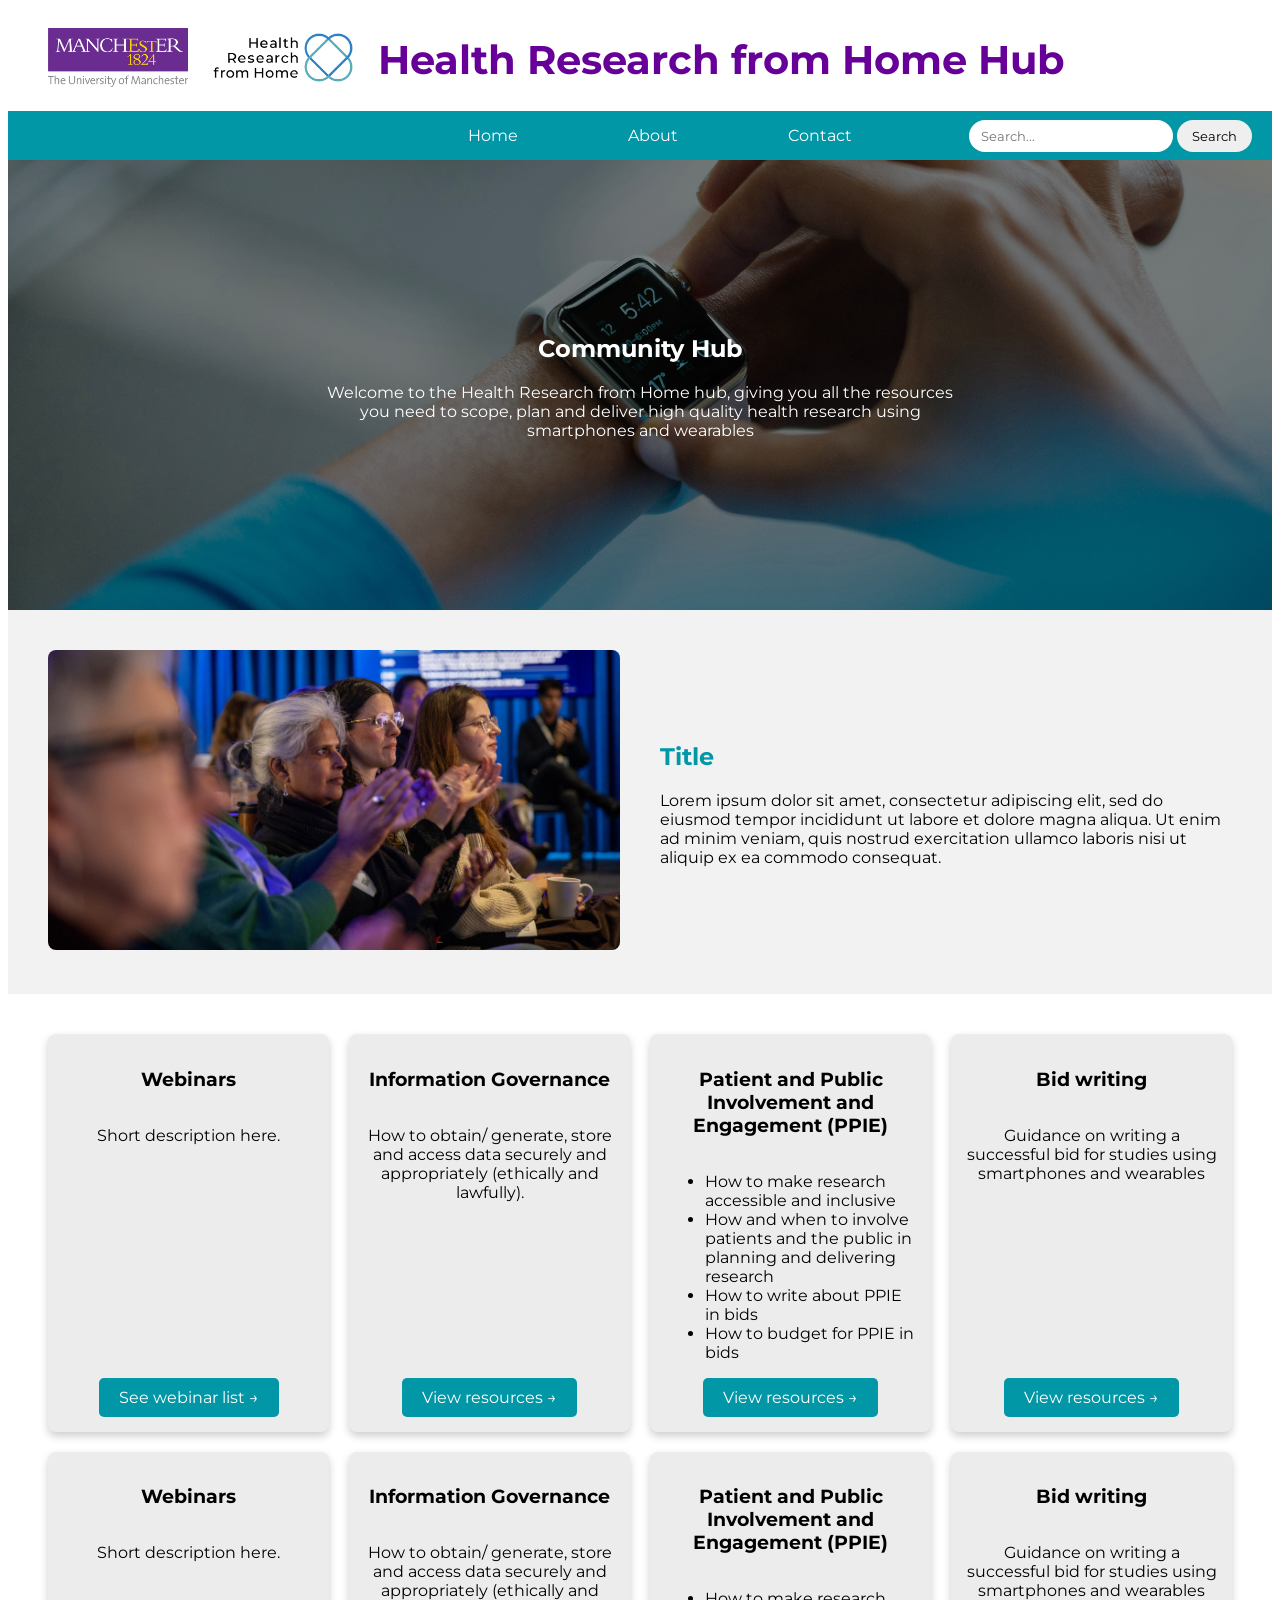
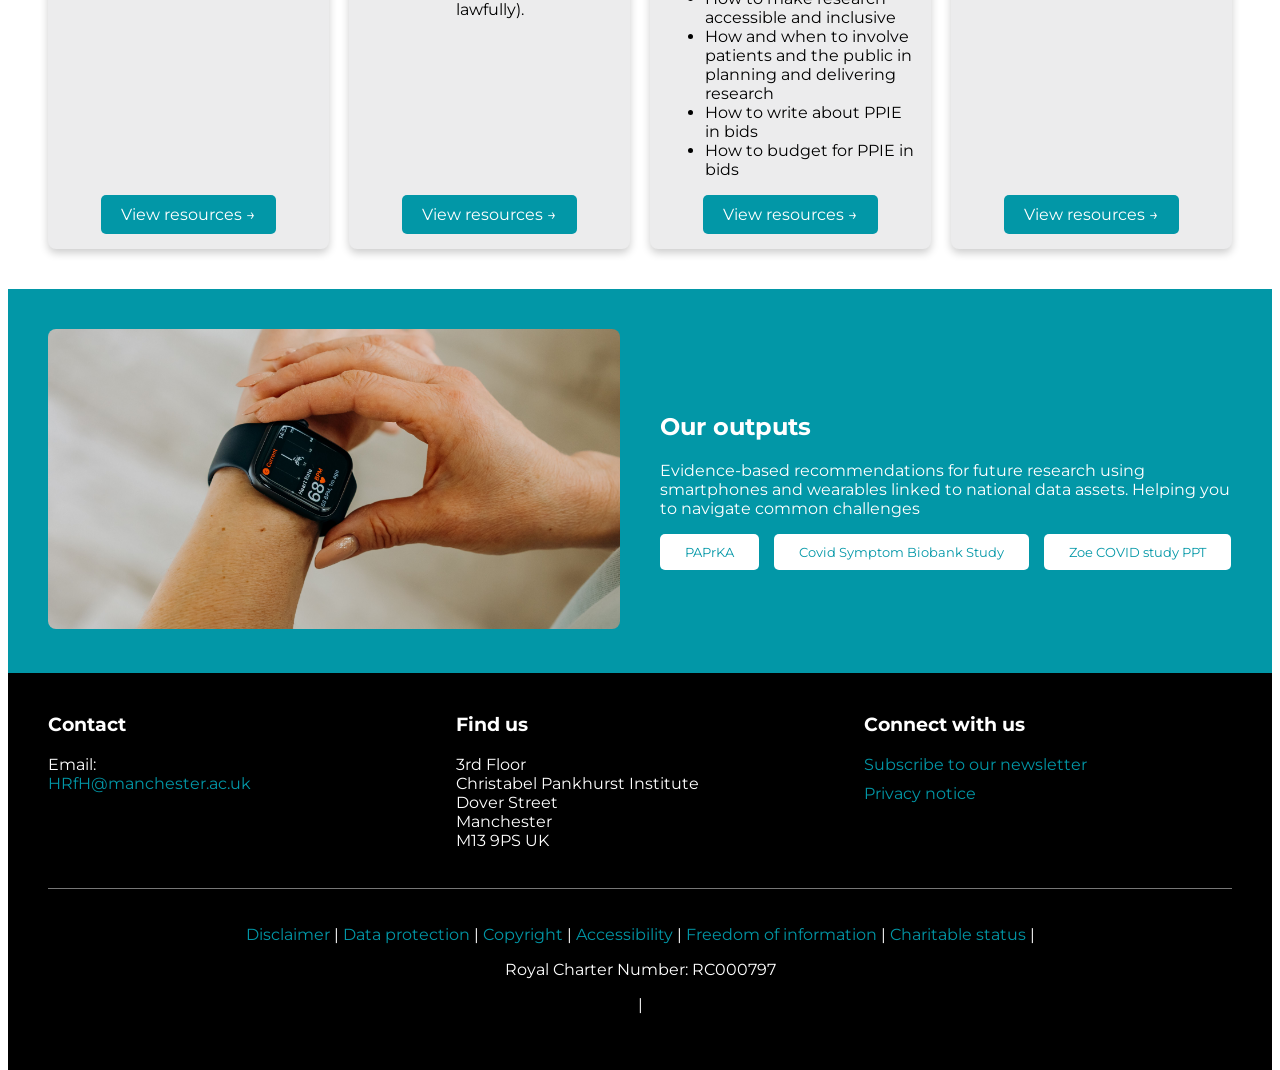
==== index.html @ 56bf69ad "frontpage" ====
<!DOCTYPE html>
<html lang="en">
<head>
    <meta charset="UTF-8">
    <meta name="viewport" content="width=device-width, initial-scale=1.0">
    <title>Health Research from Home Hub</title>
    <link rel="stylesheet" href="style.css">
    <link rel="preconnect" href="https://fonts.googleapis.com">
<link rel="preconnect" href="https://fonts.gstatic.com" crossorigin>
<link href="https://fonts.googleapis.com/css2?family=Montserrat:ital,wght@0,100..900;1,100..900&display=swap" rel="stylesheet">
</head>

<body>

    <header>
        <div class="logo-title">

            <a href="index.html">
                <img src="Images/TAB_col_white_background.png" alt="UoM logo" class="logo">
           <a href="index.html">
                <img src="Images/HRfH Landscape RGB Logo BLACK TEXT HIGH (1).png" alt="UoM logo" class="logo">
            </a>

            <a href="index.html">
                <h1>Health Research from Home Hub</h1>
            </a>

        </div>

        <nav>
            <ul>
                <li><a href="#">Home</a></li>
                <li><a href="#">About</a></li>
                <li><a href="#">Contact</a></li>
            </ul>
            <form class="search-bar">
                <input type="text" placeholder="Search...">
                <button type="submit">Search</button>
            </form>
        </nav>


    </header>


    <main>

        <div class="hero-image">
            <div class="hero-text">
                <h2>Community Hub</h2>
                <p>Welcome to the Health Research from Home hub, giving you all the resources you need to scope, plan and deliver high quality health research using smartphones and wearables </p>
            </div>
        </div>

    
    <section class="intro">

    <div class="intro-image">
        <img src="Images/people.jpg" alt="people at a conference">
    </div>

    <div class="intro-text">
        <h2>Title</h2>
        <p>Lorem ipsum dolor sit amet, consectetur adipiscing elit, 
            sed do eiusmod tempor incididunt ut labore et dolore magna aliqua.
            Ut enim ad minim veniam, quis nostrud exercitation ullamco laboris
            nisi ut aliquip ex ea commodo consequat.</p>
    </div>

</section>

<section class="cards">

    <div class="card">
        <div class="container">
            <h3>Webinars</h3>
            <p>Short description here.</p>
            <a href="https://github.com/Health-Research-From-Home/Webinars" class="card-button">See webinar list →</a>
        </div>
    </div>


    <div class="card">
        <div class="container">
            <h3>Information Governance</h3>
            <p>How to obtain/ generate, store and access data securely and appropriately (ethically and lawfully).</p>
            <a href="#" class="card-button">View resources  →</a>
        </div>
    </div>


    <div class="card">
        <div class="container">
            <h3>Patient and Public Involvement and Engagement (PPIE)</h3>
        <ul>
            <li>How to make research accessible and inclusive</li>
            <li>How and when to involve patients and the public in planning and delivering research</li>
            <li>How to write about PPIE in bids</li>
            <li>How to budget for PPIE in bids</li>
        </ul>
            <a href="#" class="card-button">View resources  →</a>
        </div>
    </div>

        <div class="card">
        <div class="container">
            <h3>Bid writing</h3>
            <p>Guidance on writing a successful bid for studies using smartphones and wearables</p>
            <a href="#" class="card-button">View resources  →</a>
        </div>
    </div>

        <div class="card">
        <div class="container">
            <h3>Webinars</h3>
            <p>Short description here.</p>
            <a href="#" class="card-button">View resources  →</a>
        </div>
    </div>


    <div class="card">
        <div class="container">
            <h3>Information Governance</h3>
            <p>How to obtain/ generate, store and access data securely and appropriately (ethically and lawfully).</p>
            <a href="#" class="card-button">View resources  →</a>
        </div>
    </div>


    <div class="card">
        <div class="container">
            <h3>Patient and Public Involvement and Engagement (PPIE)</h3>
        <ul>
            <li>How to make research accessible and inclusive</li>
            <li>How and when to involve patients and the public in planning and delivering research</li>
            <li>How to write about PPIE in bids</li>
            <li>How to budget for PPIE in bids</li>
        </ul>
            <a href="#" class="card-button">View resources  →</a>
        </div>
    </div>

        <div class="card">
        <div class="container">
            <h3>Bid writing</h3>
            <p>Guidance on writing a successful bid for studies using smartphones and wearables</p>
            <a href="#" class="card-button">View resources  →</a>
        </div>
    </div>


</section>


<section class="category">

    <div class="category-image">
        <img src="Images/pexels-mikhail-nilov-7530583.jpg" alt="Writing with smartwatch">
    </div>

    <div class="category-text">
        <h2>Our outputs</h2>
        <p>Evidence-based recommendations for future research using smartphones and wearables linked to national data assets. Helping you to navigate common challenges</p>
        <div class="category-buttons">
            <button type="button">PAPrKA</button>
            <button type="button">Covid Symptom Biobank Study</button>
            <button type="button">Zoe COVID study PPT</button>
        </div>
    </div>

</section>


 <footer>

    <div class="footer-columns">

        <div class="footer-column">
            <h3>Contact</h3>
            <p>Email: <a href="mailto:HRfH@manchester.ac.uk">HRfH@manchester.ac.uk</a></p>
        </div>

        <div class="footer-column">
            <h3>Find us</h3>
            <p>3rd Floor <br>
                Christabel Pankhurst Institute <br>
                Dover Street <br>
                Manchester <br>
                M13 9PS
                UK </p>
        </div>

        <div class="footer-column">
            <h3>Connect with us</h3>
            <a href="https://emarketing.manchester.ac.uk/l/166/hrfhsubscribe">Subscribe to our newsletter</a>
            <a href="https://documents.manchester.ac.uk/display.aspx?DocID=74034">Privacy notice</a>
        </div>

    </div>

    <div class="footer-links">
        <p>
            <a href="https://www.manchester.ac.uk/disclaimer/">Disclaimer</a> |
            <a href="https://www.manchester.ac.uk/about/privacy-information/data-protection/">Data protection</a> |
            <a href="https://www.manchester.ac.uk/copyright/">Copyright</a> |
            <a href="https://sites.manchester.ac.uk/health-research-from-home/accessibility.php">Accessibility</a> |
            <a href="https://www.manchester.ac.uk/about/privacy-information/freedom-information/">Freedom of information</a> |
            <a href="https://www.manchester.ac.uk/about/governance/charitable-status/">Charitable status</a> |
            <p>Royal Charter Number: RC000797</p>|
        </p>
    </div>

</footer>
    </footer>

</body>
</html>
---- style.css ----
body {
      font-family: "Montserrat", sans-serif;
}

/* Top logo + title area */
.logo-title {
    display: flex;
    align-items: center;
    gap: 20px;
    padding: 20px;
}

/* Logo size */
.logo {
    width: 140px;
    height: auto;
    object-fit: contain;
    
}

/* Heading styling */
.logo-title h1 {
    margin: 0;
    font-size: 40px;
}

.logo-title {
    display: flex;
    align-items: center;
    gap: 25px;
    padding: 20px 40px;
}

nav {
    background-color: #0297A7;
    position: relative;
    padding: 15px 40px;
}

nav ul {
    display: flex;
    justify-content: center;
    list-style: none;
    gap: 30px;
    margin: 0;
}

nav a {
    color: white;
    text-decoration: none;
    padding: 15px 40px;
    border-radius: 0px;
    transition: background-color 0.3s ease;
}

nav a:hover {
    background-color: grey;
}

.search-bar {
    position: absolute;
    right: 20px;
    top: 50%;
    transform: translateY(-50%);
}

.search-bar input {
    width: 180px;
    padding: 8px 12px;
    border-radius: 20px;
    border: none;
    font-family: inherit;
}

.search-bar button {
    padding: 8px 15px;
    border-radius: 20px;
    border: none;
    cursor: pointer;
    font-family: inherit;
}

nav a {
    color: white;
    text-decoration: none;
}

.logo-title h1 {
    color: #660099;
}

.logo-title a {
    text-decoration: none;
    color: inherit;
}

body, html {
    height: 100%;
}

.hero-image {
    background-image: linear-gradient(
        rgba(0, 0, 0, 0.5),
        rgba(0, 0, 0, 0.5)
    ), url("Images/Smart watch(1).jpg");

    height: 50vh;

    background-position: center;
    background-repeat: no-repeat;
    background-size: cover;

    position: relative;
}

.hero-text {
  text-align: center;
  position: absolute;
  top: 50%;
  left: 50%;
  transform: translate(-50%, -50%);
  color: white;
}
header {
    margin: 0;
    padding: 0;
}

main {
    margin: 0;
    padding: 0;
}


.cards {
    display: grid;
    grid-template-columns: repeat(4, 1fr);
    gap: 20px;
    padding: 40px;
}

.card {
    background-color: #ececed;
    box-shadow: 0 4px 8px rgba(0,0,0,0.2);
    border-radius: 8px;
    overflow: hidden;
    text-align: center;

    display: flex;
    flex-direction: column;
}

.container {
    padding: 15px;
    display: flex;
    flex-direction: column;
    flex-grow: 1;
}


.card ul{
    text-align: left;
    display: inline-block;
}

.card img {
    width: 100%;
    height: 200px;
    object-fit: cover;
}

.container {
    padding: 15px;
}

.card-button {
    margin-top: auto;
    align-self: center;
    padding: 10px 20px;
    background-color: #0297A7;
    color: white;
    border-radius: 5px;
    text-decoration: none;
    font-family: inherit;
}

.card-button:hover {
    opacity: 0.8;
}

.card {
    color: inherit;
    text-decoration: none;
}

.container {
  position: relative;
}

.category {
    display: flex;
    align-items: center;
    background-color: #0297A7;
    padding: 40px;
    gap: 40px;
    color: white
}

.category-image {
    flex: 1;
}

.category-image img {
    width: 100%;
    height: 300px;
    object-fit: cover;
    border-radius: 8px;
}

.category-text {
    flex: 1;
}

.category-buttons {
    display: flex;
    gap: 15px;
    flex-wrap: wrap;
}

.category-buttons button {
    font-family: inherit;
    padding: 10px 25px;
    border: none;
    border-radius: 5px;
    background-color: white;
    color: #0297A7;
    cursor: pointer;
}

.category-buttons button:hover {
    opacity: 0.8;
}

footer {
    background-color: black;
    color: white;
    padding: 40px;
}

.footer-columns {
    display: grid;
    grid-template-columns: repeat(3, 1fr);
    gap: 40px;
    max-width: 1200px;
    margin: auto;
}

.footer-column a {
    color: #0297A7;
    text-decoration: none;
    display: block;
    margin-bottom: 10px;
}
.footer-column h3 {
    margin-top: 0;
}

.footer-column p {
    margin: 8px 0;
}


.footer-links {
    border-top: 1px solid #777;
    margin-top: 30px;
    padding-top: 20px;
    text-align: center;
}

.footer-links a {
    color: #0297A7;
    text-decoration: none;
}

@media (max-width: 700px) {
    .footer-columns {
        grid-template-columns: 1fr;
        text-align: center;
    }
}

.intro {
    display: flex;
    align-items: center;
    background-color: #f2f2f2;
    padding: 40px;
    gap: 40px;
}

.intro-image {
    flex: 1;
}

.intro-image img {
    width: 100%;
    height: 300px;
    object-fit: cover;
    border-radius: 8px;
}

.intro-text {
    flex: 1;
}

.intro-text h2{
    flex: 1;
    color: #0297A7;
}
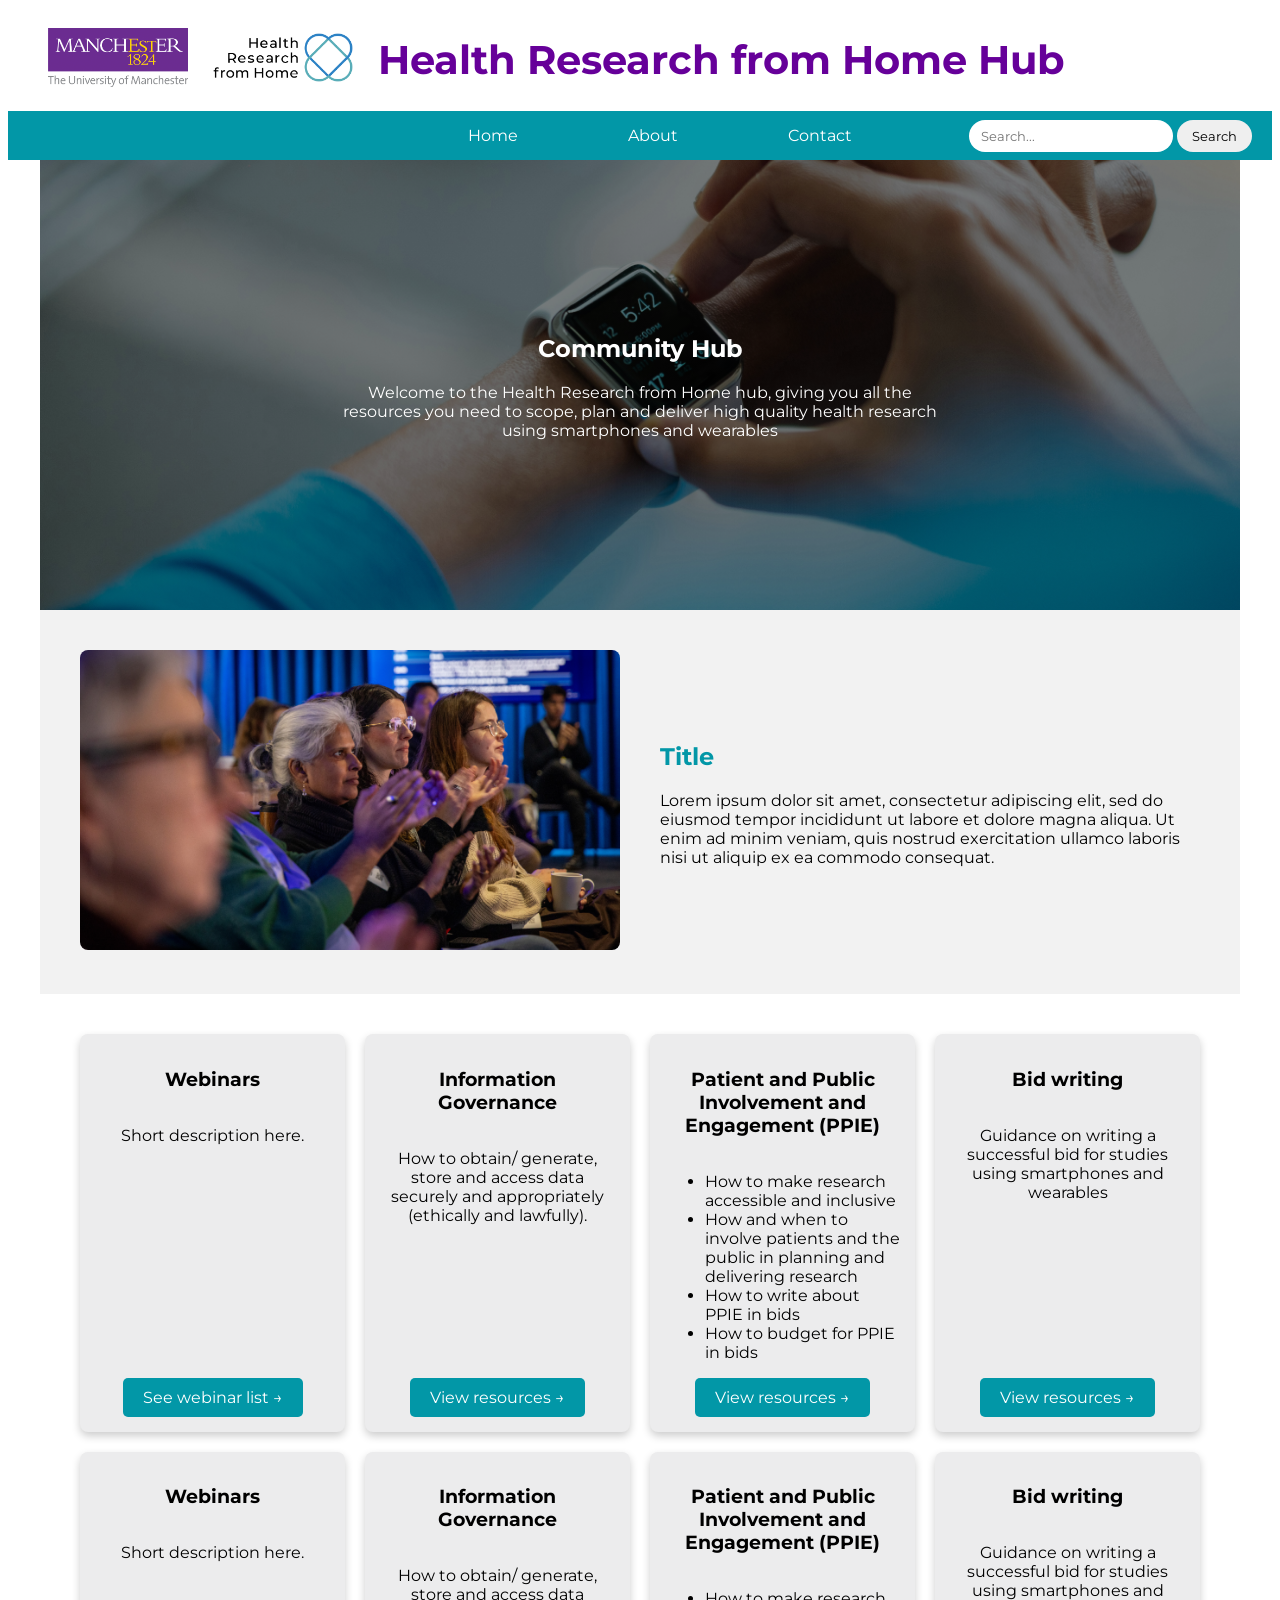
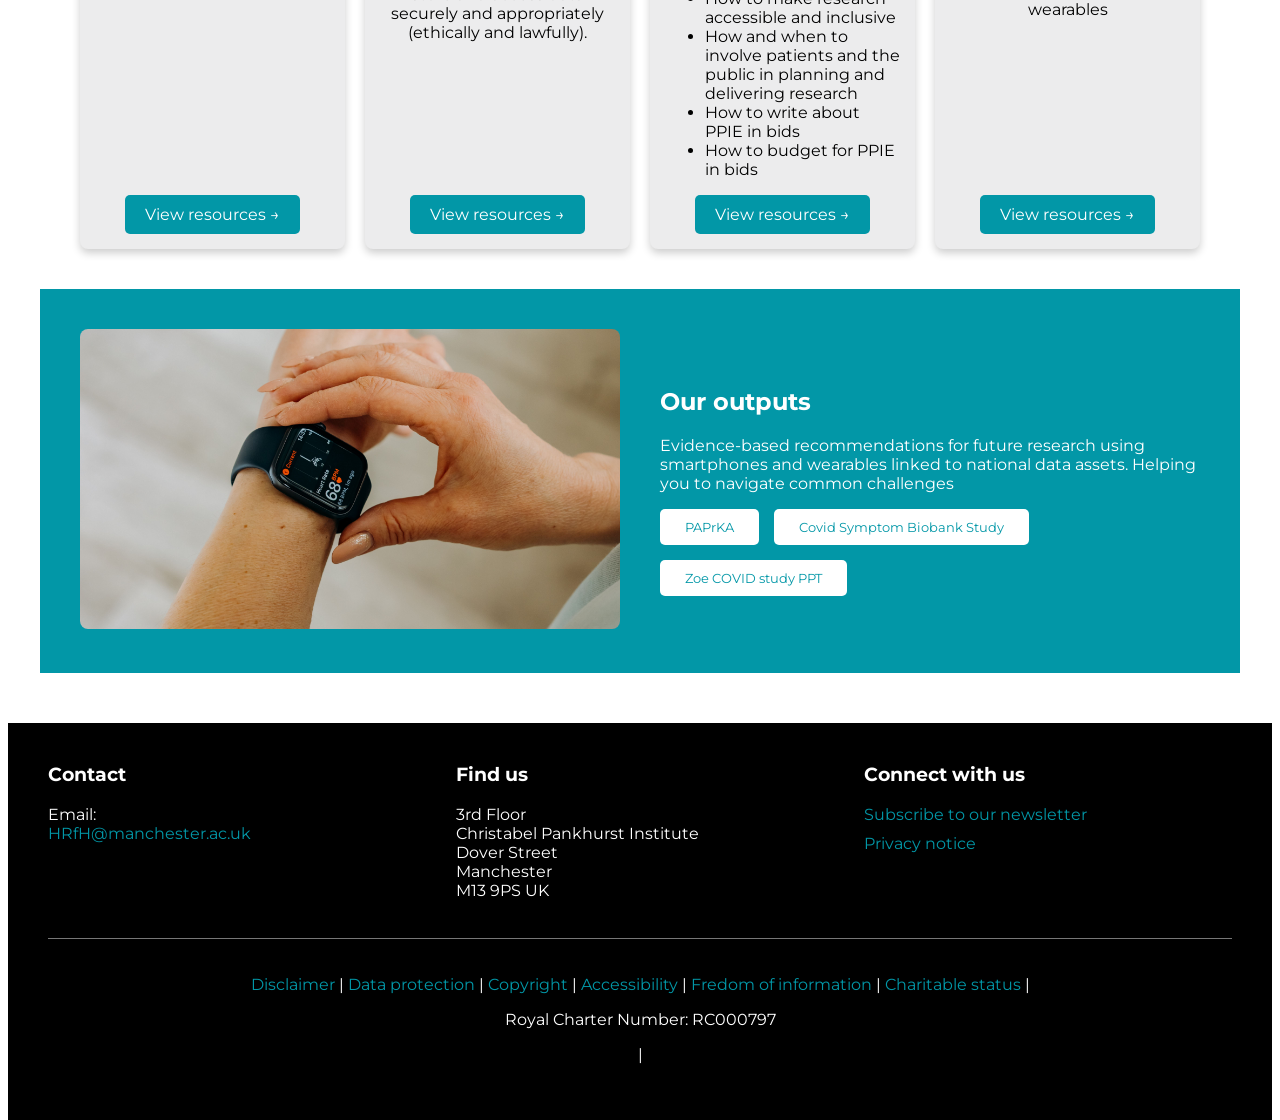
==== commit d04a8154: "example ppie page" ====
--- a/index.html
+++ b/index.html
@@ -11,11 +11,9 @@
 </head>
 
 <body>
-
     <header>
         <div class="logo-title">
-
-            <a href="index.html">
+            <a href="https://www.manchester.ac.uk/">
                 <img src="Images/TAB_col_white_background.png" alt="UoM logo" class="logo">
            <a href="index.html">
                 <img src="Images/HRfH Landscape RGB Logo BLACK TEXT HIGH (1).png" alt="UoM logo" class="logo">
@@ -24,7 +22,6 @@
             <a href="index.html">
                 <h1>Health Research from Home Hub</h1>
             </a>
-
         </div>
 
         <nav>
@@ -43,8 +40,8 @@
     </header>
 
 
-    <main>
-
+<main>
+<div class="site-container">
         <div class="hero-image">
             <div class="hero-text">
                 <h2>Community Hub</h2>
@@ -54,23 +51,20 @@
 
     
     <section class="intro">
-
-    <div class="intro-image">
-        <img src="Images/people.jpg" alt="people at a conference">
-    </div>
-
-    <div class="intro-text">
-        <h2>Title</h2>
-        <p>Lorem ipsum dolor sit amet, consectetur adipiscing elit, 
-            sed do eiusmod tempor incididunt ut labore et dolore magna aliqua.
-            Ut enim ad minim veniam, quis nostrud exercitation ullamco laboris
-            nisi ut aliquip ex ea commodo consequat.</p>
-    </div>
-
-</section>
+        <div class="intro-image">
+            <img src="Images/people.jpg" alt="people at a conference">
+        </div>
+
+        <div class="intro-text">
+            <h2>Title</h2>
+            <p>Lorem ipsum dolor sit amet, consectetur adipiscing elit, 
+                sed do eiusmod tempor incididunt ut labore et dolore magna aliqua.
+                Ut enim ad minim veniam, quis nostrud exercitation ullamco laboris
+                nisi ut aliquip ex ea commodo consequat.</p>
+        </div>
+    </section>
 
 <section class="cards">
-
     <div class="card">
         <div class="container">
             <h3>Webinars</h3>
@@ -79,7 +73,6 @@
         </div>
     </div>
 
-
     <div class="card">
         <div class="container">
             <h3>Information Governance</h3>
@@ -87,6 +80,45 @@
             <a href="#" class="card-button">View resources  →</a>
         </div>
     </div>
+
+
+    <div class="card">
+        <div class="container">
+            <h3>Patient and Public Involvement and Engagement (PPIE)</h3>
+        <ul>
+            <li>How to make research accessible and inclusive</li>
+            <li>How and when to involve patients and the public in planning and delivering research</li>
+            <li>How to write about PPIE in bids</li>
+            <li>How to budget for PPIE in bids</li>
+        </ul>
+            <a href="#ppie.html" class="card-button">View resources  →</a>
+        </div>
+    </div>
+
+        <div class="card">
+            <div class="container">
+                <h3>Bid writing</h3>
+                <p>Guidance on writing a successful bid for studies using smartphones and wearables</p>
+                <a href="#" class="card-button">View resources  →</a>
+            </div>
+     </div>
+
+        <div class="card">
+            <div class="container">
+                <h3>Webinars</h3>
+                <p>Short description here.</p>
+                <a href="#" class="card-button">View resources  →</a>
+            </div>
+        </div>
+
+
+    <div class="card">
+            <div class="container">
+                <h3>Information Governance</h3>
+                <p>How to obtain/ generate, store and access data securely and appropriately (ethically and lawfully).</p>
+                <a href="#" class="card-button">View resources  →</a>
+            </div>
+        </div>
 
 
     <div class="card">
@@ -110,45 +142,6 @@
         </div>
     </div>
 
-        <div class="card">
-        <div class="container">
-            <h3>Webinars</h3>
-            <p>Short description here.</p>
-            <a href="#" class="card-button">View resources  →</a>
-        </div>
-    </div>
-
-
-    <div class="card">
-        <div class="container">
-            <h3>Information Governance</h3>
-            <p>How to obtain/ generate, store and access data securely and appropriately (ethically and lawfully).</p>
-            <a href="#" class="card-button">View resources  →</a>
-        </div>
-    </div>
-
-
-    <div class="card">
-        <div class="container">
-            <h3>Patient and Public Involvement and Engagement (PPIE)</h3>
-        <ul>
-            <li>How to make research accessible and inclusive</li>
-            <li>How and when to involve patients and the public in planning and delivering research</li>
-            <li>How to write about PPIE in bids</li>
-            <li>How to budget for PPIE in bids</li>
-        </ul>
-            <a href="#" class="card-button">View resources  →</a>
-        </div>
-    </div>
-
-        <div class="card">
-        <div class="container">
-            <h3>Bid writing</h3>
-            <p>Guidance on writing a successful bid for studies using smartphones and wearables</p>
-            <a href="#" class="card-button">View resources  →</a>
-        </div>
-    </div>
-
 
 </section>
 
@@ -171,6 +164,7 @@
 
 </section>
 
+</div>
 
  <footer>
 
@@ -205,7 +199,7 @@
             <a href="https://www.manchester.ac.uk/about/privacy-information/data-protection/">Data protection</a> |
             <a href="https://www.manchester.ac.uk/copyright/">Copyright</a> |
             <a href="https://sites.manchester.ac.uk/health-research-from-home/accessibility.php">Accessibility</a> |
-            <a href="https://www.manchester.ac.uk/about/privacy-information/freedom-information/">Freedom of information</a> |
+            <a href="https://www.manchester.ac.uk/about/privacy-information/freedom-information/">Fredom of information</a> |
             <a href="https://www.manchester.ac.uk/about/governance/charitable-status/">Charitable status</a> |
             <p>Royal Charter Number: RC000797</p>|
         </p>
--- a/style.css
+++ b/style.css
@@ -1,4 +1,5 @@
 
+/*homepage */
 
 body {
       font-family: "Montserrat", sans-serif;
@@ -128,6 +129,35 @@
     padding: 0;
 }
 
+
+.intro {
+    display: flex;
+    align-items: center;
+    background-color: #f2f2f2;
+    padding: 40px;
+    gap: 40px;
+}
+
+.intro-image {
+    flex: 1;
+}
+
+.intro-image img {
+    width: 100%;
+    height: 300px;
+    object-fit: cover;
+    border-radius: 8px;
+}
+
+.intro-text {
+    flex: 1;
+}
+
+.intro-text h2{
+    flex: 1;
+    color: #0297A7;
+}
+
 main {
     margin: 0;
     padding: 0;
@@ -205,7 +235,8 @@
     background-color: #0297A7;
     padding: 40px;
     gap: 40px;
-    color: white
+    color: white;
+    margin-bottom: 50px;
 }
 
 .category-image {
@@ -241,6 +272,20 @@
 
 .category-buttons button:hover {
     opacity: 0.8;
+}
+
+.site-container {
+    max-width: 1200px;
+    margin: 0 auto;
+    padding: 0 30px;
+}
+
+@media (max-width: 768px) {
+
+    .site-container {
+        padding: 0 20px;
+    }
+
 }
 
 footer {
@@ -291,30 +336,156 @@
     }
 }
 
-.intro {
+/*ppie page */
+
+.page-layout {
+    display: flex;
+    gap: 40px;
+    padding-top: 0;
+    padding-left: 0;
+    padding-right: 0;
+}
+
+.content {
+    padding-top: 40px;
+}
+
+.sidebar {
+    padding: 25px;
+    position: sticky;
+    top: 20px;
+    height: fit-content;
+    background-color: #ececed;
+}
+
+
+.sidebar {
+    width: 250px;
+    flex-shrink: 0;
+}
+
+
+.sidebar ul {
+    list-style: none;
+    padding: 0;
+    margin: 0;
+    padding: 20px;
+}
+
+
+.sidebar li {
+    margin-bottom: 15px;
+    border-bottom: 1px solid #ddd;
+    padding-bottom: 15px;
+    margin-bottom: 15px;
+}
+
+
+.sidebar a {
+    color: #0297A7;
+    text-decoration: none;
+    font-weight: 600;
+}
+
+
+.sidebar a:hover {
+    text-decoration: underline;
+}
+
+.content-image {
+    width: 100%;
+    max-width: 700px;
+    height: auto;
+    display: block;
+    margin: 20px 0;
+}
+
+#PPIE-text h2 {
+    color: #0297A7;
+    font-size: 2rem;
+    margin-bottom: 20px;
+}
+
+/* other example video */
+.video-box {
+    padding: 30px;
+    border-radius: 8px;
+    margin-top: 30px;
+}
+
+
+.video-box iframe {
+    width: 100%;
+    max-width: 700px;
+    aspect-ratio: 16 / 9;
+    border: none;
+    display: block;
+}
+
+.PPIE-categories h2 {
+    color: black;
+    font-weight: 500;
+}
+
+.PPIE-categories a {
+    color: black;
+    text-decoration: none;
+    font-weight: 500;
+}
+
+/*video carousel example */
+.ppie-image-and-text {
     display: flex;
     align-items: center;
-    background-color: #f2f2f2;
+    background-color: #54AEB6;
     padding: 40px;
-    gap: 40px;
-}
-
-.intro-image {
-    flex: 1;
-}
-
-.intro-image img {
-    width: 100%;
-    height: 300px;
-    object-fit: cover;
-    border-radius: 8px;
-}
-
-.intro-text {
-    flex: 1;
-}
-
-.intro-text h2{
-    flex: 1;
-    color: #0297A7;
+    gap: 30px;
+    margin-bottom: 50px;
+}
+
+.carousel-arrow {
+    flex-shrink: 0;
+    background-color: white;
+    color: #0297A7;
+    border: none;
+    width: 40px;
+    height: 40px;
+    border-radius: 50%;
+    cursor: pointer;
+    font-size: 20px;
+}
+
+
+.carousel-arrow:hover {
+    opacity: 0.8;
+}
+
+.ppie-video {
+    flex: 1;
+}
+
+
+.video-slide {
+    display: none;
+}
+
+
+.video-slide.active {
+    display: block;
+}
+
+
+.video-slide iframe {
+    width: 100%;
+    aspect-ratio: 16 / 9;
+    border: none;
+}
+
+.ppie-image-and-text-text {
+    flex: 1;
+    color: white;
+}
+
+#PPIE-text .ppie-image-and-text-text h2 {
+    color: white;
 }
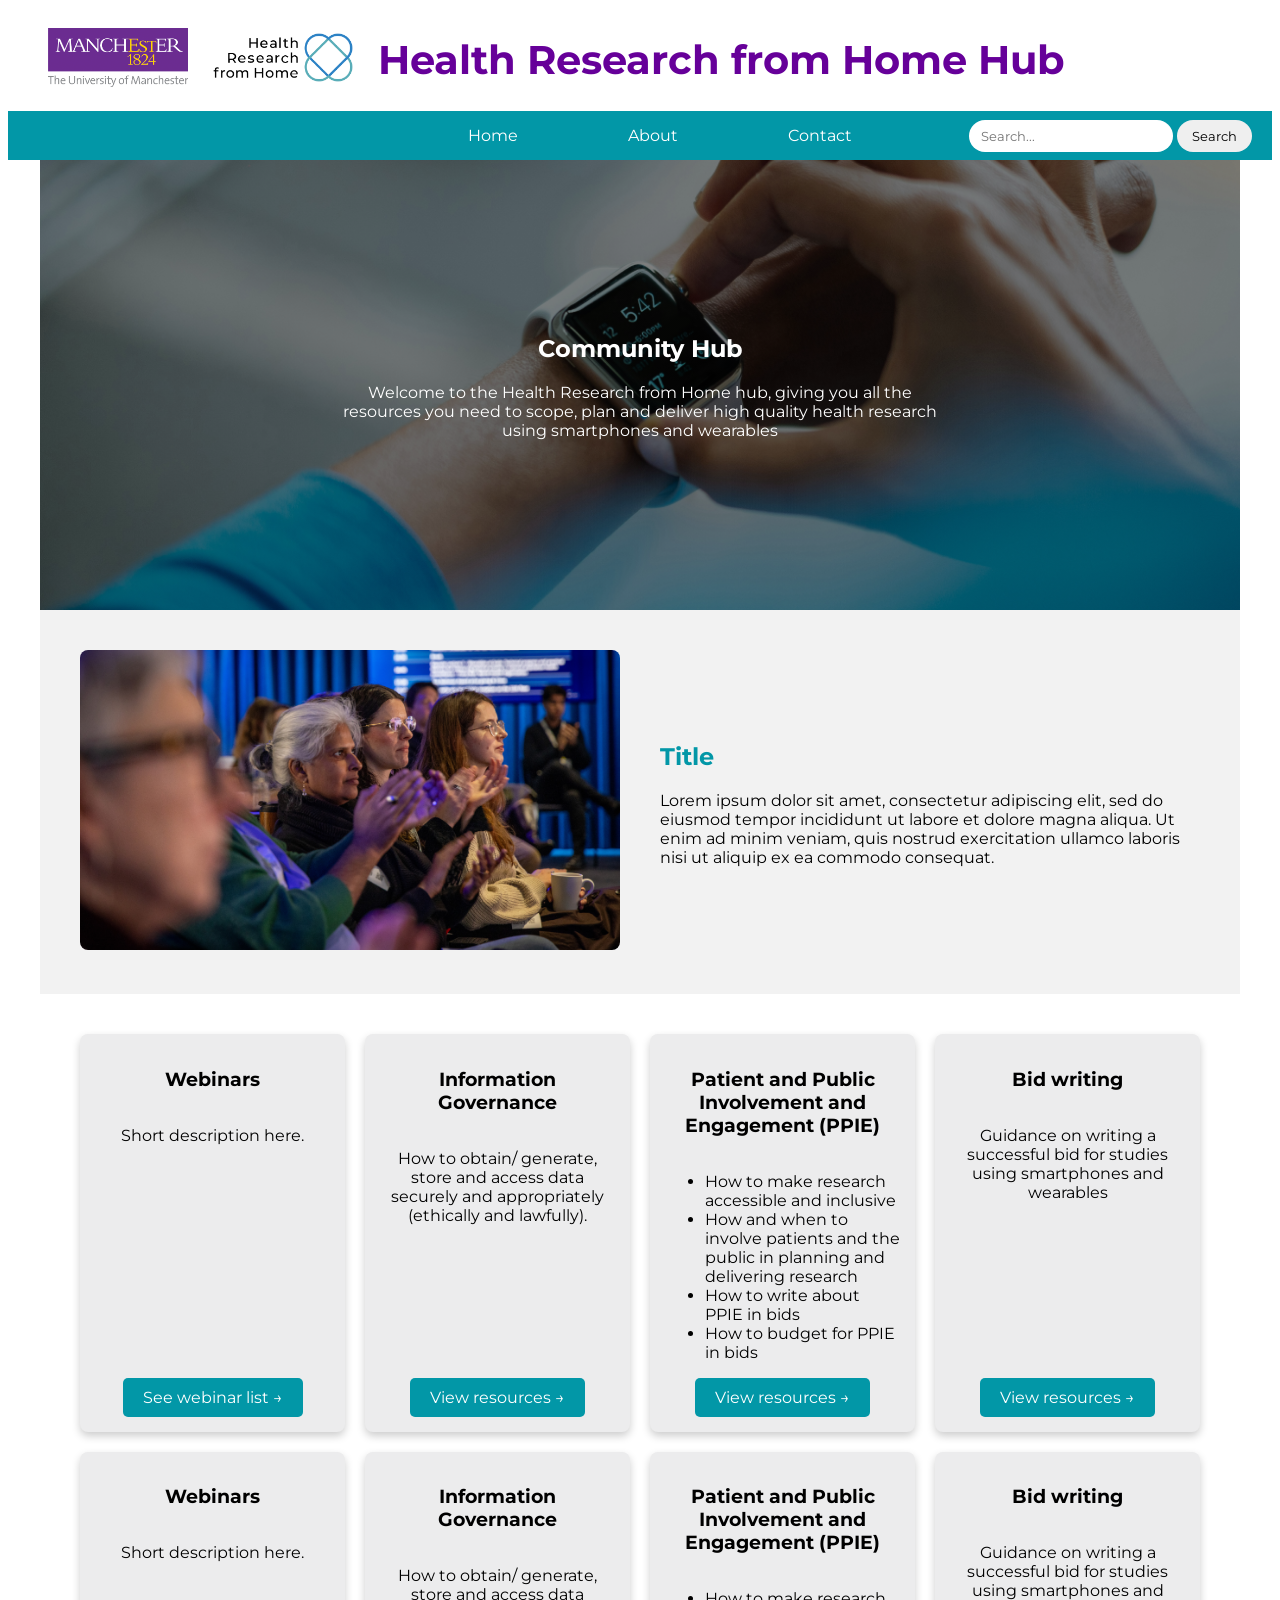
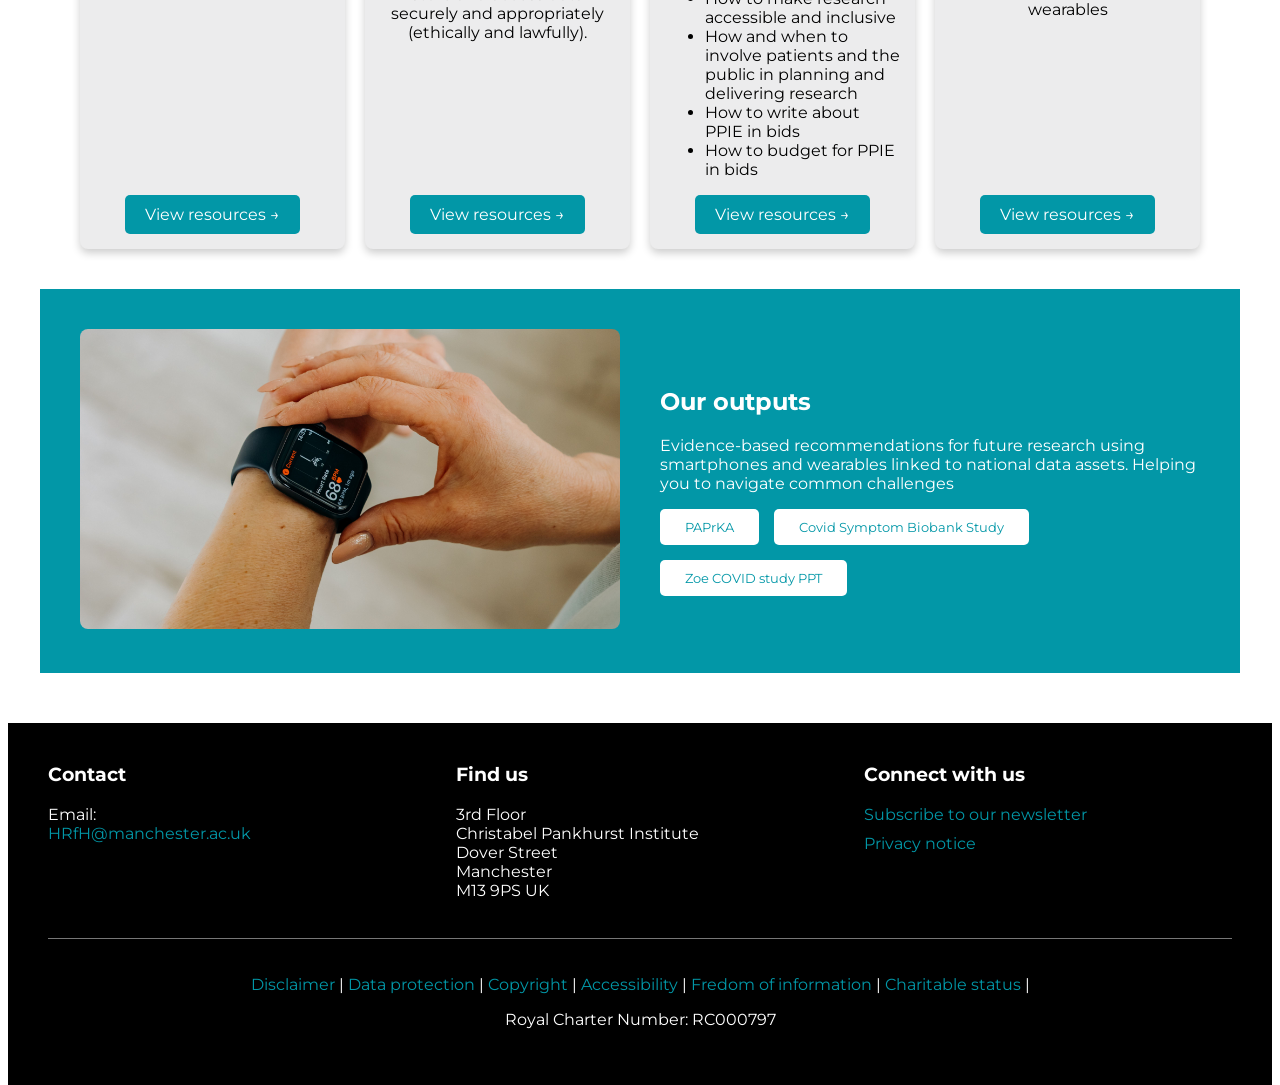
==== commit 1443735f: "optimised for mobile" ====
--- a/index.html
+++ b/index.html
@@ -91,7 +91,7 @@
             <li>How to write about PPIE in bids</li>
             <li>How to budget for PPIE in bids</li>
         </ul>
-            <a href="#ppie.html" class="card-button">View resources  →</a>
+            <a href="ppie.html" class="card-button">View resources  →</a>
         </div>
     </div>
 
@@ -201,7 +201,7 @@
             <a href="https://sites.manchester.ac.uk/health-research-from-home/accessibility.php">Accessibility</a> |
             <a href="https://www.manchester.ac.uk/about/privacy-information/freedom-information/">Fredom of information</a> |
             <a href="https://www.manchester.ac.uk/about/governance/charitable-status/">Charitable status</a> |
-            <p>Royal Charter Number: RC000797</p>|
+            <p>Royal Charter Number: RC000797</p>
         </p>
     </div>
 
--- a/style.css
+++ b/style.css
@@ -32,6 +32,25 @@
     align-items: center;
     gap: 25px;
     padding: 20px 40px;
+}
+
+/* makes the header and logo area mobile responsive */
+
+@media (max-width: 768px) {
+
+    .logo-title {
+        flex-wrap: wrap;
+        justify-content: center;
+        text-align: center;
+        padding: 15px 20px;
+        gap: 15px;
+    }
+
+    .logo-title h1 {
+        font-size: 2rem;
+        width: 100%;
+    }
+
 }
 
 nav {
@@ -124,6 +143,33 @@
   transform: translate(-50%, -50%);
   color: white;
 }
+
+/* makes hero bit optimised for mobile */
+
+@media (max-width: 768px) {
+
+    .hero-image {
+        height: 40vh;
+        min-height: 280px;
+    }
+
+    .hero-text {
+        width: 90%;
+        max-width: 500px;
+        padding: 0 20px;
+    }
+
+    .hero-text h2 {
+        font-size: 2rem;
+    }
+
+    .hero-text p {
+        font-size: 1rem;
+        line-height: 1.6;
+    }
+
+}
+
 header {
     margin: 0;
     padding: 0;
@@ -169,6 +215,23 @@
     grid-template-columns: repeat(4, 1fr);
     gap: 20px;
     padding: 40px;
+}
+
+/* mobile and tablet responsive */
+
+/* Tablets */
+@media (max-width: 1024px) {
+    .cards {
+        grid-template-columns: repeat(2, 1fr);
+    }
+}
+
+/* Phones */
+@media (max-width: 768px) {
+    .cards {
+        grid-template-columns: 1fr;
+        padding: 20px;
+    }
 }
 
 .card {
@@ -392,12 +455,204 @@
     text-decoration: underline;
 }
 
+/* makes the two columns mobile accessible */
+
+@media (max-width: 768px) {
+
+    .page-layout {
+        flex-direction: column;
+        gap: 20px;
+    }
+
+    .sidebar {
+        width: 100%;
+        position: static;   /* Stops the sticky behaviour on mobile */
+        padding: 20px;
+    }
+
+    .content {
+        padding-top: 0;
+    }
+
+}
+
 .content-image {
     width: 100%;
     max-width: 700px;
     height: auto;
     display: block;
     margin: 20px 0;
+}
+
+.interactive-image {
+    position: relative;
+    width: 100%;
+    max-width: 700px;
+    margin: 20px 0;
+}
+
+.interactive-image .content-image {
+    margin: 0;
+}
+
+.image-hotspot {
+    position: absolute;
+    z-index: 1;
+    color: #1b1b1b;
+    text-decoration: none;
+}
+
+.image-hotspot:hover,
+.image-hotspot:focus,
+.image-hotspot:focus-visible {
+    z-index: 10;
+}
+
+.hotspot-planning {
+    left: 46%;
+    top: 50%;
+}
+
+.hotspot-perspectives {
+    left: 59%;
+    top: 32%;
+}
+
+.hotspot-impact {
+    left: 74%;
+    top: 35%;
+}
+
+.hotspot-marker {
+    position: relative;
+    z-index: 1;
+    display: block;
+    width: 22px;
+    height: 22px;
+    border: 4px solid white;
+    border-radius: 50%;
+    background: rgba(2, 151, 167, 0.72);
+    box-shadow: 0 2px 8px rgba(0, 0, 0, 0.45);
+    transition: transform 160ms ease, background-color 160ms ease;
+}
+
+.hotspot-marker::after {
+    content: "";
+    position: absolute;
+    inset: -8px;
+    border: 2px solid rgba(255, 255, 255, 0.85);
+    border-radius: 50%;
+    animation: hotspot-pulse 2s infinite;
+}
+
+.hotspot-card {
+    position: absolute;
+    z-index: 2;
+    left: 50%;
+    bottom: calc(100% + 13px);
+    width: 220px;
+    padding: 14px 16px;
+    border-radius: 8px;
+    background: white;
+    box-shadow: 0 5px 18px rgba(0, 0, 0, 0.25);
+    font-size: 0.84rem;
+    line-height: 1.45;
+    opacity: 0;
+    visibility: hidden;
+    pointer-events: none;
+    transform: translate(-50%, 8px);
+    transition: opacity 160ms ease, transform 160ms ease, visibility 160ms ease;
+}
+
+.hotspot-card::after {
+    content: "";
+    position: absolute;
+    left: 50%;
+    top: 100%;
+    border: 8px solid transparent;
+    border-top-color: white;
+    transform: translateX(-50%);
+}
+
+.hotspot-card strong,
+.hotspot-link {
+    display: block;
+}
+
+.hotspot-card strong {
+    margin-bottom: 4px;
+    color: #007A87;
+    font-size: 0.95rem;
+}
+
+.hotspot-link {
+    margin-top: 8px;
+    color: #007A87;
+    font-weight: 700;
+}
+
+.image-hotspot:hover .hotspot-card,
+.image-hotspot:focus .hotspot-card,
+.image-hotspot:focus-visible .hotspot-card {
+    opacity: 1;
+    visibility: visible;
+    transform: translate(-50%, 0);
+}
+
+.image-hotspot:hover .hotspot-marker,
+.image-hotspot:focus .hotspot-marker {
+    background: rgba(107, 44, 145, 0.82);
+    transform: scale(1.14);
+}
+
+.image-hotspot:focus-visible {
+    outline: 3px solid #ffcc33;
+    outline-offset: 5px;
+    border-radius: 50%;
+}
+
+@keyframes hotspot-pulse {
+    0%, 100% { transform: scale(0.8); opacity: 0; }
+    45% { opacity: 0.8; }
+    80% { transform: scale(1.35); opacity: 0; }
+}
+
+@media (prefers-reduced-motion: reduce) {
+    .hotspot-marker::after {
+        animation: none;
+    }
+}
+
+@media (max-width: 600px) {
+    .hotspot-card {
+        width: min(190px, 55vw);
+        padding: 10px 12px;
+        font-size: 0.75rem;
+    }
+
+    .hotspot-card-right {
+        right: -8px;
+        left: auto;
+        transform: translate(0, 8px);
+    }
+
+    .hotspot-card-right::after {
+        right: 12px;
+        left: auto;
+        transform: none;
+    }
+
+    .image-hotspot:hover .hotspot-card-right,
+    .image-hotspot:focus .hotspot-card-right,
+    .image-hotspot:focus-visible .hotspot-card-right {
+        transform: translate(0, 0);
+    }
+
+    .hotspot-marker {
+        width: 16px;
+        height: 16px;
+        border-width: 3px;
+    }
 }
 
 #PPIE-text h2 {
@@ -488,4 +743,4 @@
 
 #PPIE-text .ppie-image-and-text-text h2 {
     color: white;
-}+}
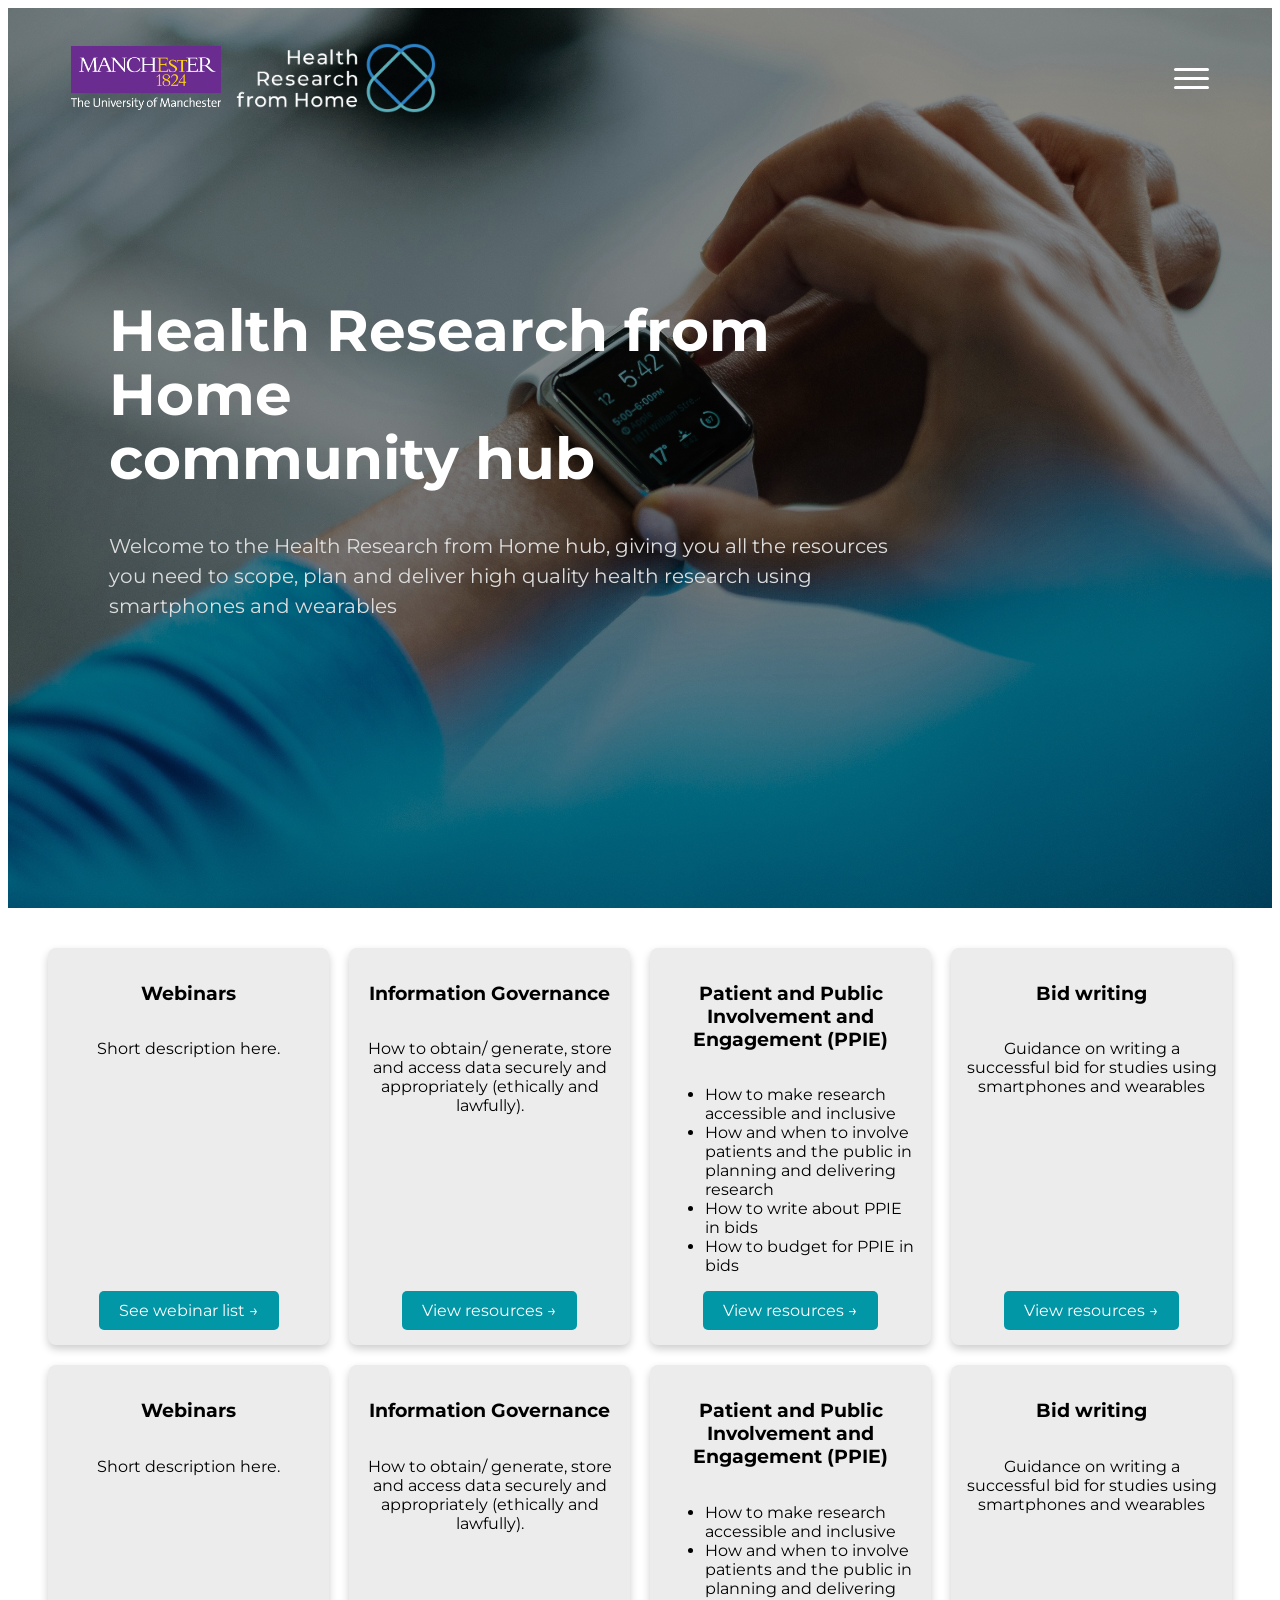
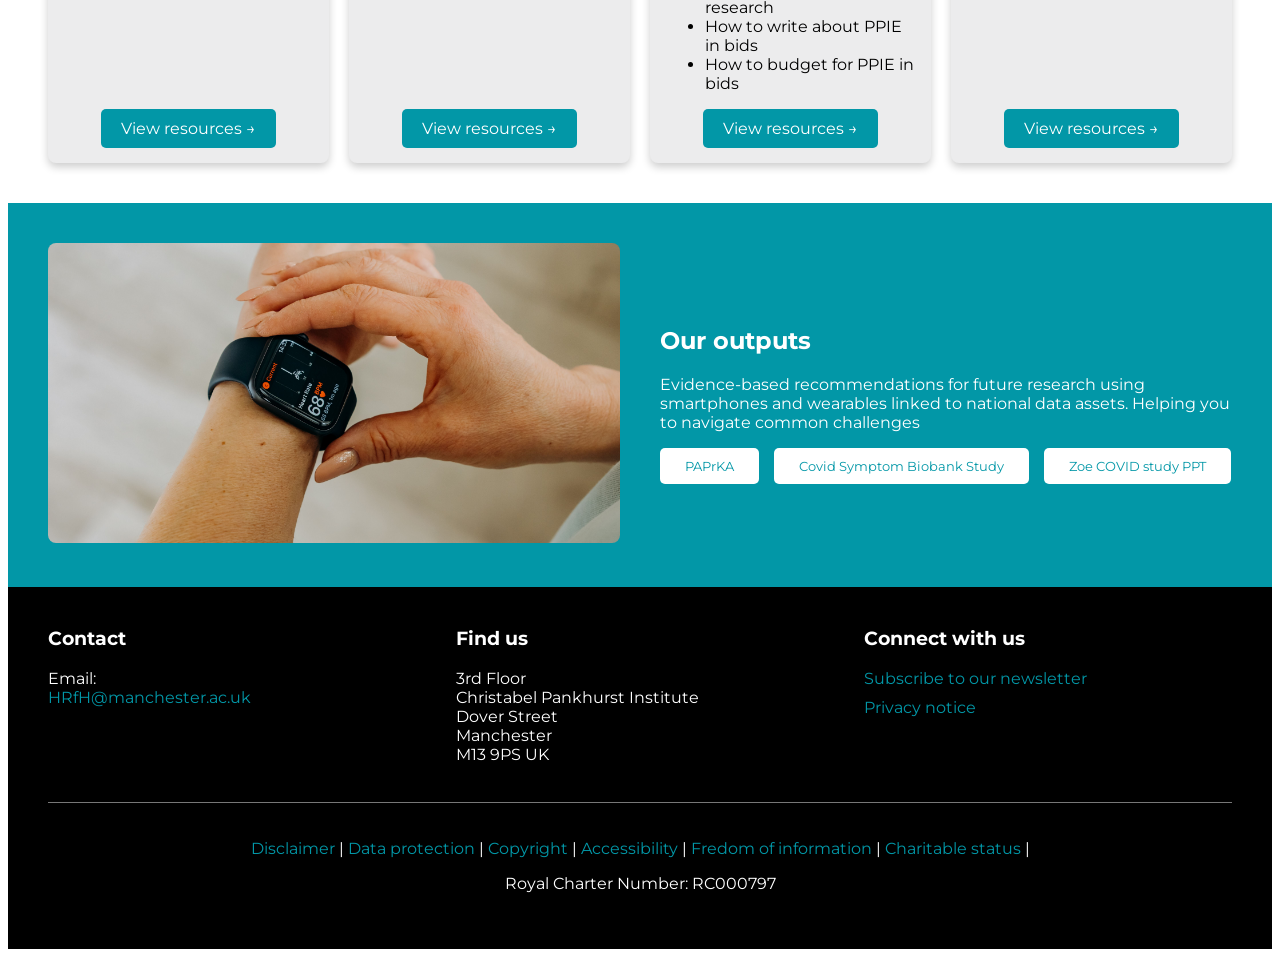
==== commit 9bbd7051: "Hero layout idea" ====
--- a/index.html
+++ b/index.html
@@ -12,57 +12,65 @@
 
 <body>
     <header>
-        <div class="logo-title">
-            <a href="https://www.manchester.ac.uk/">
-                <img src="Images/TAB_col_white_background.png" alt="UoM logo" class="logo">
-           <a href="index.html">
-                <img src="Images/HRfH Landscape RGB Logo BLACK TEXT HIGH (1).png" alt="UoM logo" class="logo">
-            </a>
-
-            <a href="index.html">
-                <h1>Health Research from Home Hub</h1>
-            </a>
-        </div>
-
-        <nav>
-            <ul>
-                <li><a href="#">Home</a></li>
-                <li><a href="#">About</a></li>
-                <li><a href="#">Contact</a></li>
-            </ul>
-            <form class="search-bar">
-                <input type="text" placeholder="Search...">
-                <button type="submit">Search</button>
-            </form>
-        </nav>
-
-
-    </header>
-
-
-<main>
-<div class="site-container">
-        <div class="hero-image">
-            <div class="hero-text">
-                <h2>Community Hub</h2>
-                <p>Welcome to the Health Research from Home hub, giving you all the resources you need to scope, plan and deliver high quality health research using smartphones and wearables </p>
-            </div>
-        </div>
-
-    
-    <section class="intro">
-        <div class="intro-image">
-            <img src="Images/people.jpg" alt="people at a conference">
-        </div>
-
-        <div class="intro-text">
-            <h2>Title</h2>
-            <p>Lorem ipsum dolor sit amet, consectetur adipiscing elit, 
-                sed do eiusmod tempor incididunt ut labore et dolore magna aliqua.
-                Ut enim ad minim veniam, quis nostrud exercitation ullamco laboris
-                nisi ut aliquip ex ea commodo consequat.</p>
-        </div>
-    </section>
+
+    <!DOCTYPE html>
+<html lang="en">
+<head>
+  <meta charset="UTF-8">
+  <meta name="viewport" content="width=device-width, initial-scale=1.0">
+  <title>Hero Navigation</title>
+  <link rel="stylesheet" href="style.css">
+</head>
+<body>
+
+    <header class="hero">
+
+  <nav class="navbar">
+
+    <div class="logo">
+      <img src="Images/TAB_col_background.png" alt="Logo 1">
+      <img src="Images/HRfH Landscape RGB Logo WHITE TEXT HIGH.png" alt="Logo 2">
+    </div>
+
+
+    <div class="menu-container">
+
+      <div class="hamburger">
+        <span></span>
+        <span></span>
+        <span></span>
+      </div>
+
+
+      <ul class="nav-links">
+        <li><a href="#">Home</a></li>
+        <li><a href="#">About</a></li>
+        <li><a href="#">Services</a></li>
+        <li><a href="#">Contact</a></li>
+      </ul>
+
+    </div>
+
+  </nav>
+
+
+  <div class="hero-content">
+
+    <h1>
+      Health Research from Home<br>
+      community hub
+    </h1>
+
+    <p>
+      Welcome to the Health Research from Home hub, giving you all the resources you need to scope, plan and deliver high quality health research using smartphones and wearables
+    </p>
+
+  </div>
+
+</header>
+
+
+
 
 <section class="cards">
     <div class="card">
@@ -206,7 +214,6 @@
     </div>
 
 </footer>
-    </footer>
 
 </body>
 </html>
--- a/style.css
+++ b/style.css
@@ -5,174 +5,299 @@
       font-family: "Montserrat", sans-serif;
 }
 
-/* Top logo + title area */
-.logo-title {
-    display: flex;
-    align-items: center;
-    gap: 20px;
-    padding: 20px;
-}
-
-/* Logo size */
+/* Homepage */
+
+/* Only affect hero section elements */
+.hero,
+.hero * {
+  box-sizing: border-box;
+}
+
+
+body {
+  font-family: "Montserrat", sans-serif;
+}
+
+
+/* Hero section */
+.hero {
+  height: 100vh;
+
+  background:
+    linear-gradient(
+      rgba(0, 0, 0, 0.45),
+      rgba(0, 0, 0, 0.45)
+    ),
+    url("Images/Smart watch(1).jpg");
+
+  background-size: cover;
+  background-position: center;
+
+  color: white;
+  position: relative;
+}
+
+
+/* Transparent overlay navigation */
+.navbar {
+  position: absolute;
+  top: 0;
+  left: 0;
+
+  width: 100%;
+  z-index: 10;
+
+  display: flex;
+  align-items: center;
+  justify-content: space-between;
+
+  padding: 35px 5%;
+
+  background: transparent;
+}
+
+
+/* Logos */
 .logo {
-    width: 140px;
-    height: auto;
-    object-fit: contain;
-    
-}
-
-/* Heading styling */
-.logo-title h1 {
-    margin: 0;
-    font-size: 40px;
-}
-
-.logo-title {
-    display: flex;
-    align-items: center;
-    gap: 25px;
-    padding: 20px 40px;
-}
-
-/* makes the header and logo area mobile responsive */
-
-@media (max-width: 768px) {
-
-    .logo-title {
-        flex-wrap: wrap;
-        justify-content: center;
-        text-align: center;
-        padding: 15px 20px;
-        gap: 15px;
-    }
-
-    .logo-title h1 {
-        font-size: 2rem;
-        width: 100%;
-    }
-
-}
-
-nav {
-    background-color: #0297A7;
-    position: relative;
-    padding: 15px 40px;
-}
-
-nav ul {
-    display: flex;
-    justify-content: center;
-    list-style: none;
-    gap: 30px;
-    margin: 0;
-}
-
-nav a {
-    color: white;
-    text-decoration: none;
-    padding: 15px 40px;
-    border-radius: 0px;
-    transition: background-color 0.3s ease;
-}
-
-nav a:hover {
-    background-color: grey;
-}
-
-.search-bar {
-    position: absolute;
-    right: 20px;
-    top: 50%;
-    transform: translateY(-50%);
-}
-
-.search-bar input {
-    width: 180px;
-    padding: 8px 12px;
-    border-radius: 20px;
-    border: none;
-    font-family: inherit;
-}
-
-.search-bar button {
-    padding: 8px 15px;
-    border-radius: 20px;
-    border: none;
-    cursor: pointer;
-    font-family: inherit;
-}
-
-nav a {
-    color: white;
-    text-decoration: none;
-}
-
-.logo-title h1 {
-    color: #660099;
-}
-
-.logo-title a {
-    text-decoration: none;
-    color: inherit;
-}
-
-body, html {
-    height: 100%;
-}
-
-.hero-image {
-    background-image: linear-gradient(
-        rgba(0, 0, 0, 0.5),
-        rgba(0, 0, 0, 0.5)
-    ), url("Images/Smart watch(1).jpg");
-
-    height: 50vh;
-
-    background-position: center;
-    background-repeat: no-repeat;
-    background-size: cover;
-
-    position: relative;
-}
-
-.hero-text {
-  text-align: center;
+  display: flex;
+  align-items: center;
+  gap: 15px;
+}
+
+.logo img {
+  height: auto;
+  object-fit: contain;
+}
+
+.logo img:first-child {
+  width: 150px;
+}
+
+.logo img:last-child {
+  width: 200px;
+}
+
+
+/* Menu container */
+.menu-container {
+  position: relative;
+}
+
+
+/* Hamburger menu */
+.hamburger {
+  display: flex;
+
+  flex-direction: column;
+  gap: 6px;
+
+  cursor: pointer;
+}
+
+
+.hamburger span {
+  width: 35px;
+  height: 3px;
+
+  background: white;
+
+  border-radius: 5px;
+
+  transition: 0.3s;
+}
+
+
+/* Dropdown navigation menu */
+.nav-links {
+
+  display: none;
+
   position: absolute;
-  top: 50%;
-  left: 50%;
-  transform: translate(-50%, -50%);
+
+  top: 50px;
+  right: 0;
+
+  width: 230px;
+
+  padding: 25px;
+
+  background: rgba(0, 0, 0, 0.75);
+
+  backdrop-filter: blur(10px);
+
+  border-radius: 15px;
+
+  list-style: none;
+}
+
+
+.nav-links li {
+  margin-bottom: 18px;
+}
+
+
+.nav-links li:last-child {
+  margin-bottom: 0;
+}
+
+
+.nav-links a {
+
   color: white;
-}
-
-/* makes hero bit optimised for mobile */
-
-@media (max-width: 768px) {
-
-    .hero-image {
-        height: 40vh;
-        min-height: 280px;
-    }
-
-    .hero-text {
-        width: 90%;
-        max-width: 500px;
-        padding: 0 20px;
-    }
-
-    .hero-text h2 {
-        font-size: 2rem;
-    }
-
-    .hero-text p {
-        font-size: 1rem;
-        line-height: 1.6;
-    }
-
-}
-
+
+  text-decoration: none;
+
+  font-size: 18px;
+
+  font-weight: 600;
+}
+
+
+.nav-links a:hover {
+  opacity: 0.7;
+}
+
+
+/* Temporary desktop hover opening */
+.menu-container:hover .nav-links {
+  display: block;
+}
+
+
+/* Hero text */
+.hero-content {
+
+  height: 100%;
+
+  display: flex;
+
+  flex-direction: column;
+
+  justify-content: center;
+
+  padding-left: 8%;
+
+  max-width: 900px;
+}
+
+
+.hero-content h1 {
+
+  font-size: clamp(2.2rem, 5vw, 58px);
+
+  line-height: 1.1;
+
+  margin-bottom: 20px;
+}
+
+
+.hero-content p {
+
+  font-size: 20px;
+
+  line-height: 1.5;
+
+  margin-bottom: 35px;
+
+  color: #ddd;
+}
+
+
+/* Tablet */
+@media (max-width: 1000px) {
+
+  .navbar {
+
+    padding: 25px;
+
+  }
+
+
+  .logo {
+
+    gap: 10px;
+
+  }
+
+
+  .logo img:first-child {
+
+    width: 100px;
+
+  }
+
+
+  .logo img:last-child {
+
+    width: 130px;
+
+  }
+
+
+  .hero-content {
+
+    padding: 0 25px;
+
+  }
+
+
+  .hero-content p {
+
+    font-size: 18px;
+
+  }
+
+}
+
+
+/* Small mobile */
+@media (max-width: 600px) {
+
+
+  .logo img:first-child {
+
+    width: 75px;
+
+  }
+
+
+  .logo img:last-child {
+
+    width: 100px;
+
+  }
+
+
+  .hamburger span {
+
+    width: 28px;
+
+  }
+
+
+  .nav-links {
+
+    width: 200px;
+
+  }
+
+
+  .hero-content h1 {
+
+    font-size: 34px;
+
+  }
+
+}
+
+
+/* Prevent header spacing issues */
 header {
-    margin: 0;
-    padding: 0;
+
+  margin: 0;
+
+  padding: 0;
+
 }
 
 
@@ -299,7 +424,6 @@
     padding: 40px;
     gap: 40px;
     color: white;
-    margin-bottom: 50px;
 }
 
 .category-image {
@@ -399,108 +523,181 @@
     }
 }
 
-/*ppie page */
-
-.page-layout {
+/* =================================
+   SUBPAGE NAVBAR
+   ================================= */
+
+.subpage-navbar {
+    position: absolute;
+    top: 0;
+    left: 0;
+    width: 100%;
+    z-index: 10;
+
     display: flex;
-    gap: 40px;
-    padding-top: 0;
-    padding-left: 0;
-    padding-right: 0;
-}
-
-.content {
-    padding-top: 40px;
-}
-
-.sidebar {
-    padding: 25px;
-    position: sticky;
-    top: 20px;
-    height: fit-content;
-    background-color: #ececed;
-}
-
-
-.sidebar {
-    width: 250px;
-    flex-shrink: 0;
-}
-
-
-.sidebar ul {
-    list-style: none;
-    padding: 0;
-    margin: 0;
-    padding: 20px;
-}
-
-
-.sidebar li {
-    margin-bottom: 15px;
-    border-bottom: 1px solid #ddd;
-    padding-bottom: 15px;
-    margin-bottom: 15px;
-}
-
-
-.sidebar a {
+    align-items: center;
+    justify-content: space-between;
+
+    padding: 35px 5%;
+    background: white;
+}
+
+.subpage-navbar .hamburger span {
+    background: #007A87;
+}
+
+.subpage-navbar .nav-links {
+    background: white;
+}
+
+.subpage-navbar .nav-links a {
+    color: #007A87;
+}
+
+
+.subpage-logo {
+    display: flex;
+    align-items: center;
+    gap: 15px;
+}
+
+.subpage-logo img:first-child {
+    width: 150px;
+}
+
+.subpage-logo img:last-child {
+    width: 200px;
+}
+
+
+
+/* =================================
+   HERO
+   ================================= */
+
+.subpage-hero,
+.subpage-hero * {
+    box-sizing: border-box;
+}
+
+
+.subpage-hero {
+    min-height: 70vh;
+
+    background:
+        linear-gradient(
+            rgba(0,0,0,0.45),
+            rgba(0,0,0,0.45)
+        ),
+        url("Images/Smart watch(1).jpg");
+
+    background-size: cover;
+    background-position: center;
+
+    color: white;
+    position: relative;
+
+    display: flex;
+    align-items: center;
+}
+
+
+.subpage-hero-content {
+    padding-left: 8%;
+    padding-right: 8%;
+    padding-top: 100px;
+
+    max-width: 850px;
+}
+
+
+.subpage-hero-content h1 {
+    font-size: clamp(2rem, 4vw, 52px);
+    line-height: 1.15;
+    margin-bottom: 25px;
+}
+
+
+.subpage-hero-content p {
+    font-size: 20px;
+    line-height: 1.6;
+    max-width: 750px;
+    color: #ddd;
+}
+
+
+
+/* =================================
+   MAIN CONTENT
+   ================================= */
+
+.subpage-content {
+    padding: 60px 8%;
+    max-width: 1200px;
+    margin: 0 auto;
+}
+
+
+#PPIE-text {
+    max-width: 900px;
+}
+
+
+#PPIE-text h2 {
     color: #0297A7;
-    text-decoration: none;
-    font-weight: 600;
-}
-
-
-.sidebar a:hover {
-    text-decoration: underline;
-}
-
-/* makes the two columns mobile accessible */
-
-@media (max-width: 768px) {
-
-    .page-layout {
-        flex-direction: column;
-        gap: 20px;
-    }
-
-    .sidebar {
-        width: 100%;
-        position: static;   /* Stops the sticky behaviour on mobile */
-        padding: 20px;
-    }
-
-    .content {
-        padding-top: 0;
-    }
-
-}
+    font-size: 2rem;
+    margin-bottom: 20px;
+}
+
+
+#PPIE-text p {
+    font-size: 18px;
+    line-height: 1.7;
+    max-width: 800px;
+    color: #333;
+}
+
+
+
+/* =================================
+   IMAGES
+   ================================= */
 
 .content-image {
     width: 100%;
-    max-width: 700px;
+    max-width: 750px;
     height: auto;
     display: block;
-    margin: 20px 0;
-}
+    margin: 30px 0;
+}
+
 
 .interactive-image {
     position: relative;
     width: 100%;
-    max-width: 700px;
-    margin: 20px 0;
-}
+    max-width: 750px;
+    margin: 30px 0;
+}
+
 
 .interactive-image .content-image {
     margin: 0;
 }
+
+
+
+/* =================================
+   IMAGE HOTSPOTS
+   ================================= */
 
 .image-hotspot {
     position: absolute;
     z-index: 1;
+
     color: #1b1b1b;
     text-decoration: none;
 }
+
 
 .image-hotspot:hover,
 .image-hotspot:focus,
@@ -508,6 +705,7 @@
     z-index: 10;
 }
 
+
 .hotspot-planning {
     left: 46%;
     top: 50%;
@@ -523,224 +721,444 @@
     top: 35%;
 }
 
+
 .hotspot-marker {
     position: relative;
     z-index: 1;
+
     display: block;
+
     width: 22px;
     height: 22px;
+
     border: 4px solid white;
     border-radius: 50%;
-    background: rgba(2, 151, 167, 0.72);
-    box-shadow: 0 2px 8px rgba(0, 0, 0, 0.45);
-    transition: transform 160ms ease, background-color 160ms ease;
-}
+
+    background: rgba(2,151,167,0.72);
+
+    box-shadow:
+        0 2px 8px rgba(0,0,0,0.45);
+
+    transition:
+        transform 160ms ease,
+        background-color 160ms ease;
+}
+
 
 .hotspot-marker::after {
-    content: "";
-    position: absolute;
-    inset: -8px;
-    border: 2px solid rgba(255, 255, 255, 0.85);
-    border-radius: 50%;
+    content:"";
+
+    position:absolute;
+    inset:-8px;
+
+    border:2px solid rgba(255,255,255,0.85);
+    border-radius:50%;
+
     animation: hotspot-pulse 2s infinite;
 }
 
+
 .hotspot-card {
-    position: absolute;
-    z-index: 2;
-    left: 50%;
-    bottom: calc(100% + 13px);
-    width: 220px;
-    padding: 14px 16px;
-    border-radius: 8px;
-    background: white;
-    box-shadow: 0 5px 18px rgba(0, 0, 0, 0.25);
-    font-size: 0.84rem;
-    line-height: 1.45;
-    opacity: 0;
-    visibility: hidden;
-    pointer-events: none;
-    transform: translate(-50%, 8px);
-    transition: opacity 160ms ease, transform 160ms ease, visibility 160ms ease;
-}
-
-.hotspot-card::after {
-    content: "";
-    position: absolute;
-    left: 50%;
-    top: 100%;
-    border: 8px solid transparent;
-    border-top-color: white;
-    transform: translateX(-50%);
-}
-
-.hotspot-card strong,
+    position:absolute;
+    z-index:2;
+
+    left:50%;
+    bottom:calc(100% + 13px);
+
+    width:220px;
+
+    padding:14px 16px;
+
+    border-radius:8px;
+
+    background:white;
+
+    box-shadow:
+        0 5px 18px rgba(0,0,0,0.25);
+
+    font-size:.84rem;
+    line-height:1.45;
+
+    opacity:0;
+    visibility:hidden;
+    pointer-events:none;
+
+    transform:translate(-50%,8px);
+
+    transition:
+        opacity 160ms ease,
+        transform 160ms ease,
+        visibility 160ms ease;
+}
+
+
+.hotspot-card strong {
+    display:block;
+
+    margin-bottom:4px;
+
+    color:#007A87;
+    font-size:.95rem;
+}
+
+
 .hotspot-link {
-    display: block;
-}
-
-.hotspot-card strong {
-    margin-bottom: 4px;
-    color: #007A87;
-    font-size: 0.95rem;
-}
-
-.hotspot-link {
-    margin-top: 8px;
-    color: #007A87;
-    font-weight: 700;
-}
+    display:block;
+
+    margin-top:8px;
+
+    color:#007A87;
+    font-weight:700;
+}
+
 
 .image-hotspot:hover .hotspot-card,
 .image-hotspot:focus .hotspot-card,
 .image-hotspot:focus-visible .hotspot-card {
-    opacity: 1;
-    visibility: visible;
-    transform: translate(-50%, 0);
-}
+
+    opacity:1;
+    visibility:visible;
+
+    transform:translate(-50%,0);
+}
+
 
 .image-hotspot:hover .hotspot-marker,
 .image-hotspot:focus .hotspot-marker {
-    background: rgba(107, 44, 145, 0.82);
-    transform: scale(1.14);
-}
+
+    background:rgba(107,44,145,.82);
+    transform:scale(1.14);
+}
+
 
 .image-hotspot:focus-visible {
-    outline: 3px solid #ffcc33;
-    outline-offset: 5px;
-    border-radius: 50%;
-}
+
+    outline:3px solid #ffcc33;
+    outline-offset:5px;
+}
+
 
 @keyframes hotspot-pulse {
-    0%, 100% { transform: scale(0.8); opacity: 0; }
-    45% { opacity: 0.8; }
-    80% { transform: scale(1.35); opacity: 0; }
-}
-
-@media (prefers-reduced-motion: reduce) {
+
+    0%,100% {
+        transform:scale(.8);
+        opacity:0;
+    }
+
+    45% {
+        opacity:.8;
+    }
+
+    80% {
+        transform:scale(1.35);
+        opacity:0;
+    }
+}
+
+
+.video-resources {
+
+    margin-top:60px;
+
+}
+
+
+.video-card-container {
+
+    display:flex;
+
+    gap:30px;
+
+    overflow-x:auto;
+
+    scroll-snap-type:x mandatory;
+
+    padding-bottom:20px;
+
+}
+
+
+.video-card {
+
+    flex:0 0 320px;
+
+    background:white;
+
+    border-radius:12px;
+
+    overflow:hidden;
+
+    box-shadow:
+        0 5px 18px rgba(0,0,0,.15);
+
+    scroll-snap-align:start;
+
+}
+
+
+.video-card iframe {
+
+    width:100%;
+
+    aspect-ratio:16 / 9;
+
+    border:none;
+
+}
+
+
+.video-card-content {
+
+    padding:20px;
+
+}
+
+
+.video-card h3 {
+
+    color:#007A87;
+
+    margin-bottom:10px;
+
+}
+
+
+.video-card p {
+
+    color:#444;
+
+    line-height:1.5;
+
+}
+/* =================================
+   VIDEO CARD CAROUSEL RESPONSIVE
+   ================================= */
+
+
+.video-card-container {
+
+    display:flex;
+    gap:30px;
+
+    overflow-x:auto;
+
+    scroll-snap-type:x mandatory;
+
+    padding-bottom:20px;
+
+    -webkit-overflow-scrolling:touch;
+
+}
+
+
+/* Hide scrollbar (optional) */
+
+.video-card-container::-webkit-scrollbar {
+    display:none;
+}
+
+
+.video-card-container {
+    scrollbar-width:none;
+}
+
+
+
+
+.video-card {
+
+    flex:0 0 320px;
+
+    scroll-snap-align:start;
+
+}
+
+
+
+
+.video-card iframe {
+
+    width:100%;
+
+    aspect-ratio:16 / 9;
+
+    display:block;
+
+}
+
+
+
+/* Tablet */
+
+@media (max-width:900px) {
+
+
+    .video-card {
+
+        flex:0 0 70%;
+
+    }
+
+
+}
+
+
+
+
+/* Mobile */
+
+@media (max-width:600px) {
+
+
+    .video-resources {
+
+        margin-top:40px;
+
+    }
+
+
+    .video-card-container {
+
+        gap:20px;
+
+    }
+
+
+    .video-card {
+
+        flex:0 0 85%;
+
+    }
+
+
+    .video-card-content {
+
+        padding:20px;
+
+    }
+
+
+    .video-card h3 {
+
+        font-size:1.2rem;
+
+    }
+
+
+    .video-card p {
+
+        font-size:.95rem;
+
+    }
+
+
+}
+
+/* ================================
+   VIDEO CAROUSEL DOTS
+   ================================ */
+
+.carousel-dots {
+
+    display:flex;
+
+    justify-content:center;
+
+    gap:10px;
+
+    margin-top:25px;
+
+}
+
+
+.carousel-dots span {
+
+    width:10px;
+    height:10px;
+
+    border-radius:50%;
+
+    background:#ccc;
+
+    display:block;
+
+}
+
+
+.carousel-dots .active {
+
+    background:#007A87;
+
+}
+
+
+
+@media (max-width:600px) {
+
+    .video-resources::after {
+
+        content:"Swipe to view more videos →";
+
+        display:block;
+
+        text-align:center;
+
+        margin-top:15px;
+
+        color:#007A87;
+
+        font-size:.9rem;
+
+    }
+
+}
+
+/* =================================
+   MOBILE
+   ================================= */
+
+@media (max-width:600px) {
+
+    .subpage-content {
+        padding:40px 5%;
+    }
+
+
+    #PPIE-text p {
+        font-size:16px;
+    }
+
+
+    .content-image,
+    .interactive-image,
+    .video-box iframe {
+        max-width:100%;
+    }
+
+
+    .hotspot-card {
+
+        width:min(190px,55vw);
+
+        padding:10px 12px;
+
+        font-size:.75rem;
+    }
+
+
+    .hotspot-marker {
+
+        width:16px;
+        height:16px;
+
+        border-width:3px;
+    }
+}
+
+
+@media (prefers-reduced-motion:reduce) {
+
     .hotspot-marker::after {
-        animation: none;
-    }
-}
-
-@media (max-width: 600px) {
-    .hotspot-card {
-        width: min(190px, 55vw);
-        padding: 10px 12px;
-        font-size: 0.75rem;
-    }
-
-    .hotspot-card-right {
-        right: -8px;
-        left: auto;
-        transform: translate(0, 8px);
-    }
-
-    .hotspot-card-right::after {
-        right: 12px;
-        left: auto;
-        transform: none;
-    }
-
-    .image-hotspot:hover .hotspot-card-right,
-    .image-hotspot:focus .hotspot-card-right,
-    .image-hotspot:focus-visible .hotspot-card-right {
-        transform: translate(0, 0);
-    }
-
-    .hotspot-marker {
-        width: 16px;
-        height: 16px;
-        border-width: 3px;
-    }
-}
-
-#PPIE-text h2 {
-    color: #0297A7;
-    font-size: 2rem;
-    margin-bottom: 20px;
-}
-
-/* other example video */
-.video-box {
-    padding: 30px;
-    border-radius: 8px;
-    margin-top: 30px;
-}
-
-
-.video-box iframe {
-    width: 100%;
-    max-width: 700px;
-    aspect-ratio: 16 / 9;
-    border: none;
-    display: block;
-}
-
-.PPIE-categories h2 {
-    color: black;
-    font-weight: 500;
-}
-
-.PPIE-categories a {
-    color: black;
-    text-decoration: none;
-    font-weight: 500;
-}
-
-/*video carousel example */
-.ppie-image-and-text {
-    display: flex;
-    align-items: center;
-    background-color: #54AEB6;
-    padding: 40px;
-    gap: 30px;
-    margin-bottom: 50px;
-}
-
-.carousel-arrow {
-    flex-shrink: 0;
-    background-color: white;
-    color: #0297A7;
-    border: none;
-    width: 40px;
-    height: 40px;
-    border-radius: 50%;
-    cursor: pointer;
-    font-size: 20px;
-}
-
-
-.carousel-arrow:hover {
-    opacity: 0.8;
-}
-
-.ppie-video {
-    flex: 1;
-}
-
-
-.video-slide {
-    display: none;
-}
-
-
-.video-slide.active {
-    display: block;
-}
-
-
-.video-slide iframe {
-    width: 100%;
-    aspect-ratio: 16 / 9;
-    border: none;
-}
-
-.ppie-image-and-text-text {
-    flex: 1;
-    color: white;
-}
-
-#PPIE-text .ppie-image-and-text-text h2 {
-    color: white;
-}
+        animation:none;
+    }
+}
--- a/style.css
+++ b/style.css
@@ -5,174 +5,299 @@
       font-family: "Montserrat", sans-serif;
 }
 
-/* Top logo + title area */
-.logo-title {
-    display: flex;
-    align-items: center;
-    gap: 20px;
-    padding: 20px;
-}
-
-/* Logo size */
+/* Homepage */
+
+/* Only affect hero section elements */
+.hero,
+.hero * {
+  box-sizing: border-box;
+}
+
+
+body {
+  font-family: "Montserrat", sans-serif;
+}
+
+
+/* Hero section */
+.hero {
+  height: 100vh;
+
+  background:
+    linear-gradient(
+      rgba(0, 0, 0, 0.45),
+      rgba(0, 0, 0, 0.45)
+    ),
+    url("Images/Smart watch(1).jpg");
+
+  background-size: cover;
+  background-position: center;
+
+  color: white;
+  position: relative;
+}
+
+
+/* Transparent overlay navigation */
+.navbar {
+  position: absolute;
+  top: 0;
+  left: 0;
+
+  width: 100%;
+  z-index: 10;
+
+  display: flex;
+  align-items: center;
+  justify-content: space-between;
+
+  padding: 35px 5%;
+
+  background: transparent;
+}
+
+
+/* Logos */
 .logo {
-    width: 140px;
-    height: auto;
-    object-fit: contain;
-    
-}
-
-/* Heading styling */
-.logo-title h1 {
-    margin: 0;
-    font-size: 40px;
-}
-
-.logo-title {
-    display: flex;
-    align-items: center;
-    gap: 25px;
-    padding: 20px 40px;
-}
-
-/* makes the header and logo area mobile responsive */
-
-@media (max-width: 768px) {
-
-    .logo-title {
-        flex-wrap: wrap;
-        justify-content: center;
-        text-align: center;
-        padding: 15px 20px;
-        gap: 15px;
-    }
-
-    .logo-title h1 {
-        font-size: 2rem;
-        width: 100%;
-    }
-
-}
-
-nav {
-    background-color: #0297A7;
-    position: relative;
-    padding: 15px 40px;
-}
-
-nav ul {
-    display: flex;
-    justify-content: center;
-    list-style: none;
-    gap: 30px;
-    margin: 0;
-}
-
-nav a {
-    color: white;
-    text-decoration: none;
-    padding: 15px 40px;
-    border-radius: 0px;
-    transition: background-color 0.3s ease;
-}
-
-nav a:hover {
-    background-color: grey;
-}
-
-.search-bar {
-    position: absolute;
-    right: 20px;
-    top: 50%;
-    transform: translateY(-50%);
-}
-
-.search-bar input {
-    width: 180px;
-    padding: 8px 12px;
-    border-radius: 20px;
-    border: none;
-    font-family: inherit;
-}
-
-.search-bar button {
-    padding: 8px 15px;
-    border-radius: 20px;
-    border: none;
-    cursor: pointer;
-    font-family: inherit;
-}
-
-nav a {
-    color: white;
-    text-decoration: none;
-}
-
-.logo-title h1 {
-    color: #660099;
-}
-
-.logo-title a {
-    text-decoration: none;
-    color: inherit;
-}
-
-body, html {
-    height: 100%;
-}
-
-.hero-image {
-    background-image: linear-gradient(
-        rgba(0, 0, 0, 0.5),
-        rgba(0, 0, 0, 0.5)
-    ), url("Images/Smart watch(1).jpg");
-
-    height: 50vh;
-
-    background-position: center;
-    background-repeat: no-repeat;
-    background-size: cover;
-
-    position: relative;
-}
-
-.hero-text {
-  text-align: center;
+  display: flex;
+  align-items: center;
+  gap: 15px;
+}
+
+.logo img {
+  height: auto;
+  object-fit: contain;
+}
+
+.logo img:first-child {
+  width: 150px;
+}
+
+.logo img:last-child {
+  width: 200px;
+}
+
+
+/* Menu container */
+.menu-container {
+  position: relative;
+}
+
+
+/* Hamburger menu */
+.hamburger {
+  display: flex;
+
+  flex-direction: column;
+  gap: 6px;
+
+  cursor: pointer;
+}
+
+
+.hamburger span {
+  width: 35px;
+  height: 3px;
+
+  background: white;
+
+  border-radius: 5px;
+
+  transition: 0.3s;
+}
+
+
+/* Dropdown navigation menu */
+.nav-links {
+
+  display: none;
+
   position: absolute;
-  top: 50%;
-  left: 50%;
-  transform: translate(-50%, -50%);
+
+  top: 50px;
+  right: 0;
+
+  width: 230px;
+
+  padding: 25px;
+
+  background: rgba(0, 0, 0, 0.75);
+
+  backdrop-filter: blur(10px);
+
+  border-radius: 15px;
+
+  list-style: none;
+}
+
+
+.nav-links li {
+  margin-bottom: 18px;
+}
+
+
+.nav-links li:last-child {
+  margin-bottom: 0;
+}
+
+
+.nav-links a {
+
   color: white;
-}
-
-/* makes hero bit optimised for mobile */
-
-@media (max-width: 768px) {
-
-    .hero-image {
-        height: 40vh;
-        min-height: 280px;
-    }
-
-    .hero-text {
-        width: 90%;
-        max-width: 500px;
-        padding: 0 20px;
-    }
-
-    .hero-text h2 {
-        font-size: 2rem;
-    }
-
-    .hero-text p {
-        font-size: 1rem;
-        line-height: 1.6;
-    }
-
-}
-
+
+  text-decoration: none;
+
+  font-size: 18px;
+
+  font-weight: 600;
+}
+
+
+.nav-links a:hover {
+  opacity: 0.7;
+}
+
+
+/* Temporary desktop hover opening */
+.menu-container:hover .nav-links {
+  display: block;
+}
+
+
+/* Hero text */
+.hero-content {
+
+  height: 100%;
+
+  display: flex;
+
+  flex-direction: column;
+
+  justify-content: center;
+
+  padding-left: 8%;
+
+  max-width: 900px;
+}
+
+
+.hero-content h1 {
+
+  font-size: clamp(2.2rem, 5vw, 58px);
+
+  line-height: 1.1;
+
+  margin-bottom: 20px;
+}
+
+
+.hero-content p {
+
+  font-size: 20px;
+
+  line-height: 1.5;
+
+  margin-bottom: 35px;
+
+  color: #ddd;
+}
+
+
+/* Tablet */
+@media (max-width: 1000px) {
+
+  .navbar {
+
+    padding: 25px;
+
+  }
+
+
+  .logo {
+
+    gap: 10px;
+
+  }
+
+
+  .logo img:first-child {
+
+    width: 100px;
+
+  }
+
+
+  .logo img:last-child {
+
+    width: 130px;
+
+  }
+
+
+  .hero-content {
+
+    padding: 0 25px;
+
+  }
+
+
+  .hero-content p {
+
+    font-size: 18px;
+
+  }
+
+}
+
+
+/* Small mobile */
+@media (max-width: 600px) {
+
+
+  .logo img:first-child {
+
+    width: 75px;
+
+  }
+
+
+  .logo img:last-child {
+
+    width: 100px;
+
+  }
+
+
+  .hamburger span {
+
+    width: 28px;
+
+  }
+
+
+  .nav-links {
+
+    width: 200px;
+
+  }
+
+
+  .hero-content h1 {
+
+    font-size: 34px;
+
+  }
+
+}
+
+
+/* Prevent header spacing issues */
 header {
-    margin: 0;
-    padding: 0;
+
+  margin: 0;
+
+  padding: 0;
+
 }
 
 
@@ -299,7 +424,6 @@
     padding: 40px;
     gap: 40px;
     color: white;
-    margin-bottom: 50px;
 }
 
 .category-image {
@@ -399,108 +523,181 @@
     }
 }
 
-/*ppie page */
-
-.page-layout {
+/* =================================
+   SUBPAGE NAVBAR
+   ================================= */
+
+.subpage-navbar {
+    position: absolute;
+    top: 0;
+    left: 0;
+    width: 100%;
+    z-index: 10;
+
     display: flex;
-    gap: 40px;
-    padding-top: 0;
-    padding-left: 0;
-    padding-right: 0;
-}
-
-.content {
-    padding-top: 40px;
-}
-
-.sidebar {
-    padding: 25px;
-    position: sticky;
-    top: 20px;
-    height: fit-content;
-    background-color: #ececed;
-}
-
-
-.sidebar {
-    width: 250px;
-    flex-shrink: 0;
-}
-
-
-.sidebar ul {
-    list-style: none;
-    padding: 0;
-    margin: 0;
-    padding: 20px;
-}
-
-
-.sidebar li {
-    margin-bottom: 15px;
-    border-bottom: 1px solid #ddd;
-    padding-bottom: 15px;
-    margin-bottom: 15px;
-}
-
-
-.sidebar a {
+    align-items: center;
+    justify-content: space-between;
+
+    padding: 35px 5%;
+    background: white;
+}
+
+.subpage-navbar .hamburger span {
+    background: #007A87;
+}
+
+.subpage-navbar .nav-links {
+    background: white;
+}
+
+.subpage-navbar .nav-links a {
+    color: #007A87;
+}
+
+
+.subpage-logo {
+    display: flex;
+    align-items: center;
+    gap: 15px;
+}
+
+.subpage-logo img:first-child {
+    width: 150px;
+}
+
+.subpage-logo img:last-child {
+    width: 200px;
+}
+
+
+
+/* =================================
+   HERO
+   ================================= */
+
+.subpage-hero,
+.subpage-hero * {
+    box-sizing: border-box;
+}
+
+
+.subpage-hero {
+    min-height: 70vh;
+
+    background:
+        linear-gradient(
+            rgba(0,0,0,0.45),
+            rgba(0,0,0,0.45)
+        ),
+        url("Images/Smart watch(1).jpg");
+
+    background-size: cover;
+    background-position: center;
+
+    color: white;
+    position: relative;
+
+    display: flex;
+    align-items: center;
+}
+
+
+.subpage-hero-content {
+    padding-left: 8%;
+    padding-right: 8%;
+    padding-top: 100px;
+
+    max-width: 850px;
+}
+
+
+.subpage-hero-content h1 {
+    font-size: clamp(2rem, 4vw, 52px);
+    line-height: 1.15;
+    margin-bottom: 25px;
+}
+
+
+.subpage-hero-content p {
+    font-size: 20px;
+    line-height: 1.6;
+    max-width: 750px;
+    color: #ddd;
+}
+
+
+
+/* =================================
+   MAIN CONTENT
+   ================================= */
+
+.subpage-content {
+    padding: 60px 8%;
+    max-width: 1200px;
+    margin: 0 auto;
+}
+
+
+#PPIE-text {
+    max-width: 900px;
+}
+
+
+#PPIE-text h2 {
     color: #0297A7;
-    text-decoration: none;
-    font-weight: 600;
-}
-
-
-.sidebar a:hover {
-    text-decoration: underline;
-}
-
-/* makes the two columns mobile accessible */
-
-@media (max-width: 768px) {
-
-    .page-layout {
-        flex-direction: column;
-        gap: 20px;
-    }
-
-    .sidebar {
-        width: 100%;
-        position: static;   /* Stops the sticky behaviour on mobile */
-        padding: 20px;
-    }
-
-    .content {
-        padding-top: 0;
-    }
-
-}
+    font-size: 2rem;
+    margin-bottom: 20px;
+}
+
+
+#PPIE-text p {
+    font-size: 18px;
+    line-height: 1.7;
+    max-width: 800px;
+    color: #333;
+}
+
+
+
+/* =================================
+   IMAGES
+   ================================= */
 
 .content-image {
     width: 100%;
-    max-width: 700px;
+    max-width: 750px;
     height: auto;
     display: block;
-    margin: 20px 0;
-}
+    margin: 30px 0;
+}
+
 
 .interactive-image {
     position: relative;
     width: 100%;
-    max-width: 700px;
-    margin: 20px 0;
-}
+    max-width: 750px;
+    margin: 30px 0;
+}
+
 
 .interactive-image .content-image {
     margin: 0;
 }
+
+
+
+/* =================================
+   IMAGE HOTSPOTS
+   ================================= */
 
 .image-hotspot {
     position: absolute;
     z-index: 1;
+
     color: #1b1b1b;
     text-decoration: none;
 }
+
 
 .image-hotspot:hover,
 .image-hotspot:focus,
@@ -508,6 +705,7 @@
     z-index: 10;
 }
 
+
 .hotspot-planning {
     left: 46%;
     top: 50%;
@@ -523,224 +721,444 @@
     top: 35%;
 }
 
+
 .hotspot-marker {
     position: relative;
     z-index: 1;
+
     display: block;
+
     width: 22px;
     height: 22px;
+
     border: 4px solid white;
     border-radius: 50%;
-    background: rgba(2, 151, 167, 0.72);
-    box-shadow: 0 2px 8px rgba(0, 0, 0, 0.45);
-    transition: transform 160ms ease, background-color 160ms ease;
-}
+
+    background: rgba(2,151,167,0.72);
+
+    box-shadow:
+        0 2px 8px rgba(0,0,0,0.45);
+
+    transition:
+        transform 160ms ease,
+        background-color 160ms ease;
+}
+
 
 .hotspot-marker::after {
-    content: "";
-    position: absolute;
-    inset: -8px;
-    border: 2px solid rgba(255, 255, 255, 0.85);
-    border-radius: 50%;
+    content:"";
+
+    position:absolute;
+    inset:-8px;
+
+    border:2px solid rgba(255,255,255,0.85);
+    border-radius:50%;
+
     animation: hotspot-pulse 2s infinite;
 }
 
+
 .hotspot-card {
-    position: absolute;
-    z-index: 2;
-    left: 50%;
-    bottom: calc(100% + 13px);
-    width: 220px;
-    padding: 14px 16px;
-    border-radius: 8px;
-    background: white;
-    box-shadow: 0 5px 18px rgba(0, 0, 0, 0.25);
-    font-size: 0.84rem;
-    line-height: 1.45;
-    opacity: 0;
-    visibility: hidden;
-    pointer-events: none;
-    transform: translate(-50%, 8px);
-    transition: opacity 160ms ease, transform 160ms ease, visibility 160ms ease;
-}
-
-.hotspot-card::after {
-    content: "";
-    position: absolute;
-    left: 50%;
-    top: 100%;
-    border: 8px solid transparent;
-    border-top-color: white;
-    transform: translateX(-50%);
-}
-
-.hotspot-card strong,
+    position:absolute;
+    z-index:2;
+
+    left:50%;
+    bottom:calc(100% + 13px);
+
+    width:220px;
+
+    padding:14px 16px;
+
+    border-radius:8px;
+
+    background:white;
+
+    box-shadow:
+        0 5px 18px rgba(0,0,0,0.25);
+
+    font-size:.84rem;
+    line-height:1.45;
+
+    opacity:0;
+    visibility:hidden;
+    pointer-events:none;
+
+    transform:translate(-50%,8px);
+
+    transition:
+        opacity 160ms ease,
+        transform 160ms ease,
+        visibility 160ms ease;
+}
+
+
+.hotspot-card strong {
+    display:block;
+
+    margin-bottom:4px;
+
+    color:#007A87;
+    font-size:.95rem;
+}
+
+
 .hotspot-link {
-    display: block;
-}
-
-.hotspot-card strong {
-    margin-bottom: 4px;
-    color: #007A87;
-    font-size: 0.95rem;
-}
-
-.hotspot-link {
-    margin-top: 8px;
-    color: #007A87;
-    font-weight: 700;
-}
+    display:block;
+
+    margin-top:8px;
+
+    color:#007A87;
+    font-weight:700;
+}
+
 
 .image-hotspot:hover .hotspot-card,
 .image-hotspot:focus .hotspot-card,
 .image-hotspot:focus-visible .hotspot-card {
-    opacity: 1;
-    visibility: visible;
-    transform: translate(-50%, 0);
-}
+
+    opacity:1;
+    visibility:visible;
+
+    transform:translate(-50%,0);
+}
+
 
 .image-hotspot:hover .hotspot-marker,
 .image-hotspot:focus .hotspot-marker {
-    background: rgba(107, 44, 145, 0.82);
-    transform: scale(1.14);
-}
+
+    background:rgba(107,44,145,.82);
+    transform:scale(1.14);
+}
+
 
 .image-hotspot:focus-visible {
-    outline: 3px solid #ffcc33;
-    outline-offset: 5px;
-    border-radius: 50%;
-}
+
+    outline:3px solid #ffcc33;
+    outline-offset:5px;
+}
+
 
 @keyframes hotspot-pulse {
-    0%, 100% { transform: scale(0.8); opacity: 0; }
-    45% { opacity: 0.8; }
-    80% { transform: scale(1.35); opacity: 0; }
-}
-
-@media (prefers-reduced-motion: reduce) {
+
+    0%,100% {
+        transform:scale(.8);
+        opacity:0;
+    }
+
+    45% {
+        opacity:.8;
+    }
+
+    80% {
+        transform:scale(1.35);
+        opacity:0;
+    }
+}
+
+
+.video-resources {
+
+    margin-top:60px;
+
+}
+
+
+.video-card-container {
+
+    display:flex;
+
+    gap:30px;
+
+    overflow-x:auto;
+
+    scroll-snap-type:x mandatory;
+
+    padding-bottom:20px;
+
+}
+
+
+.video-card {
+
+    flex:0 0 320px;
+
+    background:white;
+
+    border-radius:12px;
+
+    overflow:hidden;
+
+    box-shadow:
+        0 5px 18px rgba(0,0,0,.15);
+
+    scroll-snap-align:start;
+
+}
+
+
+.video-card iframe {
+
+    width:100%;
+
+    aspect-ratio:16 / 9;
+
+    border:none;
+
+}
+
+
+.video-card-content {
+
+    padding:20px;
+
+}
+
+
+.video-card h3 {
+
+    color:#007A87;
+
+    margin-bottom:10px;
+
+}
+
+
+.video-card p {
+
+    color:#444;
+
+    line-height:1.5;
+
+}
+/* =================================
+   VIDEO CARD CAROUSEL RESPONSIVE
+   ================================= */
+
+
+.video-card-container {
+
+    display:flex;
+    gap:30px;
+
+    overflow-x:auto;
+
+    scroll-snap-type:x mandatory;
+
+    padding-bottom:20px;
+
+    -webkit-overflow-scrolling:touch;
+
+}
+
+
+/* Hide scrollbar (optional) */
+
+.video-card-container::-webkit-scrollbar {
+    display:none;
+}
+
+
+.video-card-container {
+    scrollbar-width:none;
+}
+
+
+
+
+.video-card {
+
+    flex:0 0 320px;
+
+    scroll-snap-align:start;
+
+}
+
+
+
+
+.video-card iframe {
+
+    width:100%;
+
+    aspect-ratio:16 / 9;
+
+    display:block;
+
+}
+
+
+
+/* Tablet */
+
+@media (max-width:900px) {
+
+
+    .video-card {
+
+        flex:0 0 70%;
+
+    }
+
+
+}
+
+
+
+
+/* Mobile */
+
+@media (max-width:600px) {
+
+
+    .video-resources {
+
+        margin-top:40px;
+
+    }
+
+
+    .video-card-container {
+
+        gap:20px;
+
+    }
+
+
+    .video-card {
+
+        flex:0 0 85%;
+
+    }
+
+
+    .video-card-content {
+
+        padding:20px;
+
+    }
+
+
+    .video-card h3 {
+
+        font-size:1.2rem;
+
+    }
+
+
+    .video-card p {
+
+        font-size:.95rem;
+
+    }
+
+
+}
+
+/* ================================
+   VIDEO CAROUSEL DOTS
+   ================================ */
+
+.carousel-dots {
+
+    display:flex;
+
+    justify-content:center;
+
+    gap:10px;
+
+    margin-top:25px;
+
+}
+
+
+.carousel-dots span {
+
+    width:10px;
+    height:10px;
+
+    border-radius:50%;
+
+    background:#ccc;
+
+    display:block;
+
+}
+
+
+.carousel-dots .active {
+
+    background:#007A87;
+
+}
+
+
+
+@media (max-width:600px) {
+
+    .video-resources::after {
+
+        content:"Swipe to view more videos →";
+
+        display:block;
+
+        text-align:center;
+
+        margin-top:15px;
+
+        color:#007A87;
+
+        font-size:.9rem;
+
+    }
+
+}
+
+/* =================================
+   MOBILE
+   ================================= */
+
+@media (max-width:600px) {
+
+    .subpage-content {
+        padding:40px 5%;
+    }
+
+
+    #PPIE-text p {
+        font-size:16px;
+    }
+
+
+    .content-image,
+    .interactive-image,
+    .video-box iframe {
+        max-width:100%;
+    }
+
+
+    .hotspot-card {
+
+        width:min(190px,55vw);
+
+        padding:10px 12px;
+
+        font-size:.75rem;
+    }
+
+
+    .hotspot-marker {
+
+        width:16px;
+        height:16px;
+
+        border-width:3px;
+    }
+}
+
+
+@media (prefers-reduced-motion:reduce) {
+
     .hotspot-marker::after {
-        animation: none;
-    }
-}
-
-@media (max-width: 600px) {
-    .hotspot-card {
-        width: min(190px, 55vw);
-        padding: 10px 12px;
-        font-size: 0.75rem;
-    }
-
-    .hotspot-card-right {
-        right: -8px;
-        left: auto;
-        transform: translate(0, 8px);
-    }
-
-    .hotspot-card-right::after {
-        right: 12px;
-        left: auto;
-        transform: none;
-    }
-
-    .image-hotspot:hover .hotspot-card-right,
-    .image-hotspot:focus .hotspot-card-right,
-    .image-hotspot:focus-visible .hotspot-card-right {
-        transform: translate(0, 0);
-    }
-
-    .hotspot-marker {
-        width: 16px;
-        height: 16px;
-        border-width: 3px;
-    }
-}
-
-#PPIE-text h2 {
-    color: #0297A7;
-    font-size: 2rem;
-    margin-bottom: 20px;
-}
-
-/* other example video */
-.video-box {
-    padding: 30px;
-    border-radius: 8px;
-    margin-top: 30px;
-}
-
-
-.video-box iframe {
-    width: 100%;
-    max-width: 700px;
-    aspect-ratio: 16 / 9;
-    border: none;
-    display: block;
-}
-
-.PPIE-categories h2 {
-    color: black;
-    font-weight: 500;
-}
-
-.PPIE-categories a {
-    color: black;
-    text-decoration: none;
-    font-weight: 500;
-}
-
-/*video carousel example */
-.ppie-image-and-text {
-    display: flex;
-    align-items: center;
-    background-color: #54AEB6;
-    padding: 40px;
-    gap: 30px;
-    margin-bottom: 50px;
-}
-
-.carousel-arrow {
-    flex-shrink: 0;
-    background-color: white;
-    color: #0297A7;
-    border: none;
-    width: 40px;
-    height: 40px;
-    border-radius: 50%;
-    cursor: pointer;
-    font-size: 20px;
-}
-
-
-.carousel-arrow:hover {
-    opacity: 0.8;
-}
-
-.ppie-video {
-    flex: 1;
-}
-
-
-.video-slide {
-    display: none;
-}
-
-
-.video-slide.active {
-    display: block;
-}
-
-
-.video-slide iframe {
-    width: 100%;
-    aspect-ratio: 16 / 9;
-    border: none;
-}
-
-.ppie-image-and-text-text {
-    flex: 1;
-    color: white;
-}
-
-#PPIE-text .ppie-image-and-text-text h2 {
-    color: white;
-}
+        animation:none;
+    }
+}
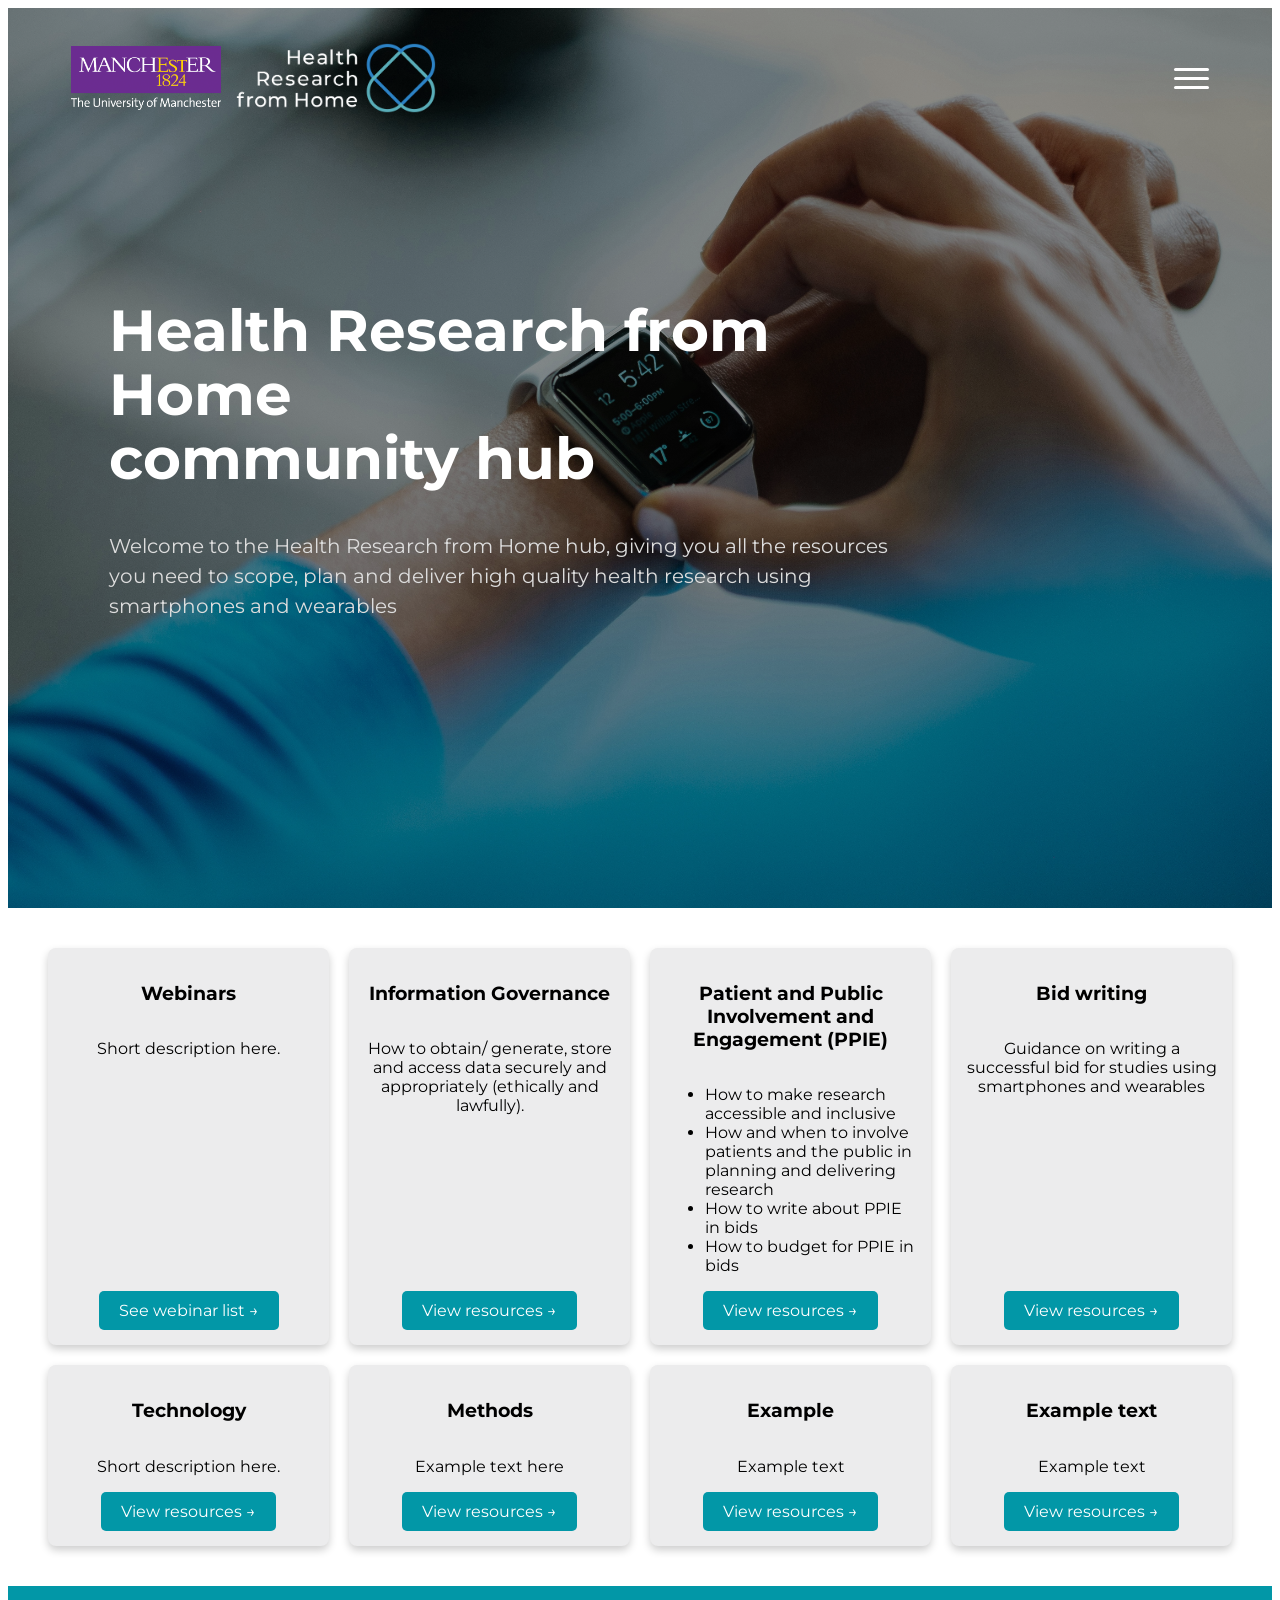
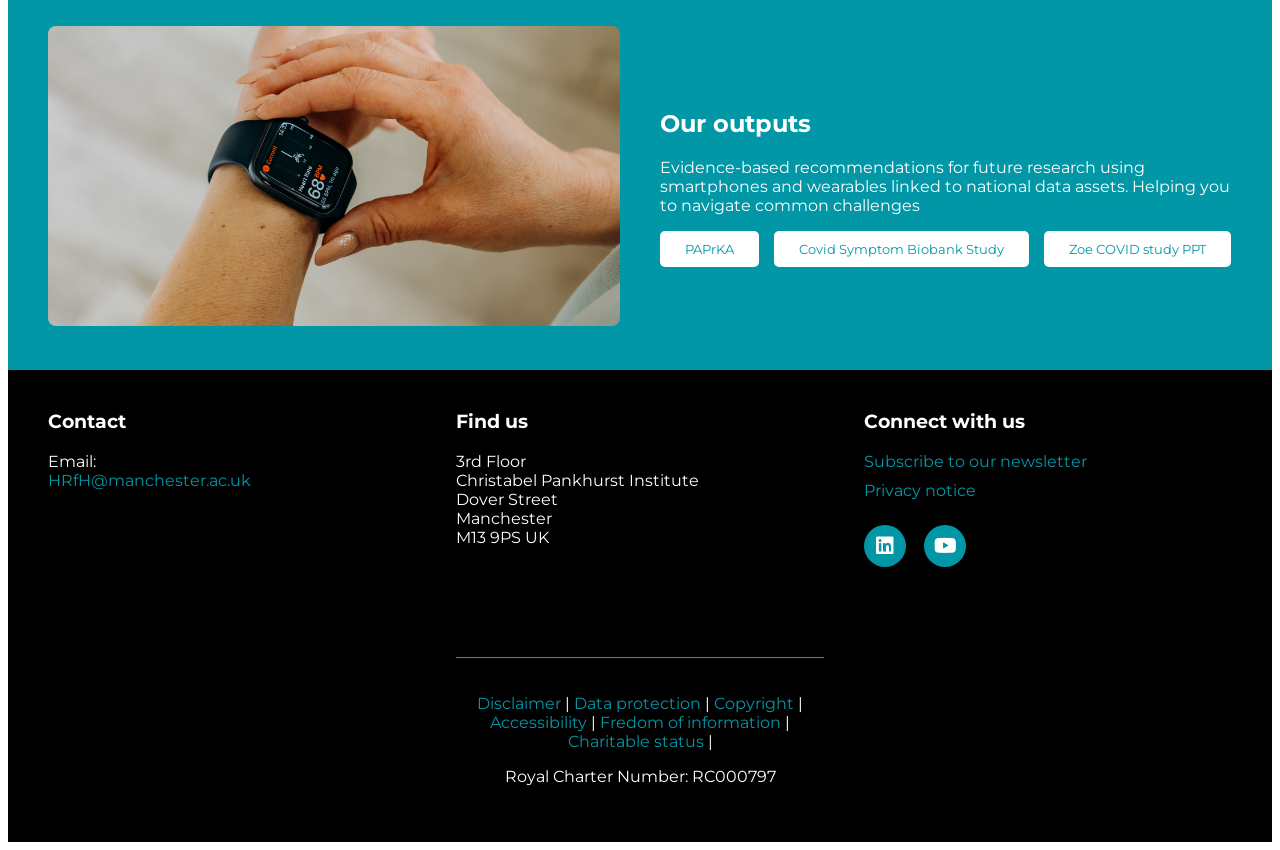
==== commit 8fa0dff9: "footer changes" ====
--- a/index.html
+++ b/index.html
@@ -8,6 +8,7 @@
     <link rel="preconnect" href="https://fonts.googleapis.com">
 <link rel="preconnect" href="https://fonts.gstatic.com" crossorigin>
 <link href="https://fonts.googleapis.com/css2?family=Montserrat:ital,wght@0,100..900;1,100..900&display=swap" rel="stylesheet">
+<link rel="stylesheet" href="https://cdnjs.cloudflare.com/ajax/libs/font-awesome/6.5.1/css/all.min.css">
 </head>
 
 <body>
@@ -45,7 +46,7 @@
       <ul class="nav-links">
         <li><a href="#">Home</a></li>
         <li><a href="#">About</a></li>
-        <li><a href="#">Services</a></li>
+        <li><a href="#">Join us on Research Connections</a></li>
         <li><a href="#">Contact</a></li>
       </ul>
 
@@ -113,7 +114,7 @@
 
         <div class="card">
             <div class="container">
-                <h3>Webinars</h3>
+                <h3>Technology</h3>
                 <p>Short description here.</p>
                 <a href="#" class="card-button">View resources  →</a>
             </div>
@@ -122,8 +123,8 @@
 
     <div class="card">
             <div class="container">
-                <h3>Information Governance</h3>
-                <p>How to obtain/ generate, store and access data securely and appropriately (ethically and lawfully).</p>
+                <h3>Methods</h3>
+                <p>Example text here</p>
                 <a href="#" class="card-button">View resources  →</a>
             </div>
         </div>
@@ -131,21 +132,16 @@
 
     <div class="card">
         <div class="container">
-            <h3>Patient and Public Involvement and Engagement (PPIE)</h3>
-        <ul>
-            <li>How to make research accessible and inclusive</li>
-            <li>How and when to involve patients and the public in planning and delivering research</li>
-            <li>How to write about PPIE in bids</li>
-            <li>How to budget for PPIE in bids</li>
-        </ul>
+            <h3>Example</h3>
+            <p>Example text</p>
             <a href="#" class="card-button">View resources  →</a>
         </div>
     </div>
 
         <div class="card">
         <div class="container">
-            <h3>Bid writing</h3>
-            <p>Guidance on writing a successful bid for studies using smartphones and wearables</p>
+            <h3>Example text</h3>
+            <p>Example text</p>
             <a href="#" class="card-button">View resources  →</a>
         </div>
     </div>
@@ -197,9 +193,14 @@
             <h3>Connect with us</h3>
             <a href="https://emarketing.manchester.ac.uk/l/166/hrfhsubscribe">Subscribe to our newsletter</a>
             <a href="https://documents.manchester.ac.uk/display.aspx?DocID=74034">Privacy notice</a>
-        </div>
-
-    </div>
+            <div class="social-icons">
+             <a href="https://www.linkedin.com/company/health-research-from-home/" aria-label="LinkedIn">
+                <i class="fab fa-linkedin"></i>
+            </a>
+             <a href="https://www.youtube.com/@HealthResearchfromHome" aria-label="YouTube">
+                <i class="fab fa-youtube"></i>
+            </div>
+        </div>
 
     <div class="footer-links">
         <p>
--- a/style.css
+++ b/style.css
@@ -516,6 +516,54 @@
     text-decoration: none;
 }
 
+/* Social icons */
+
+.social-icons {
+
+    display: flex;
+
+    gap: 18px;
+
+    margin-top: 25px;
+
+}
+
+
+.social-icons a {
+
+    display: flex;
+
+    align-items: center;
+
+    justify-content: center;
+
+    width: 42px;
+
+    height: 42px;
+
+    border-radius: 50%;
+
+    background: #0297A7;
+
+    color: white;
+
+    font-size: 20px;
+
+    text-decoration: none;
+
+    transition: 0.3s ease;
+
+}
+
+
+.social-icons a:hover {
+
+    background: #007A87;
+
+    transform: translateY(-3px);
+
+}
+
 @media (max-width: 700px) {
     .footer-columns {
         grid-template-columns: 1fr;
--- a/style.css
+++ b/style.css
@@ -516,6 +516,54 @@
     text-decoration: none;
 }
 
+/* Social icons */
+
+.social-icons {
+
+    display: flex;
+
+    gap: 18px;
+
+    margin-top: 25px;
+
+}
+
+
+.social-icons a {
+
+    display: flex;
+
+    align-items: center;
+
+    justify-content: center;
+
+    width: 42px;
+
+    height: 42px;
+
+    border-radius: 50%;
+
+    background: #0297A7;
+
+    color: white;
+
+    font-size: 20px;
+
+    text-decoration: none;
+
+    transition: 0.3s ease;
+
+}
+
+
+.social-icons a:hover {
+
+    background: #007A87;
+
+    transform: translateY(-3px);
+
+}
+
 @media (max-width: 700px) {
     .footer-columns {
         grid-template-columns: 1fr;
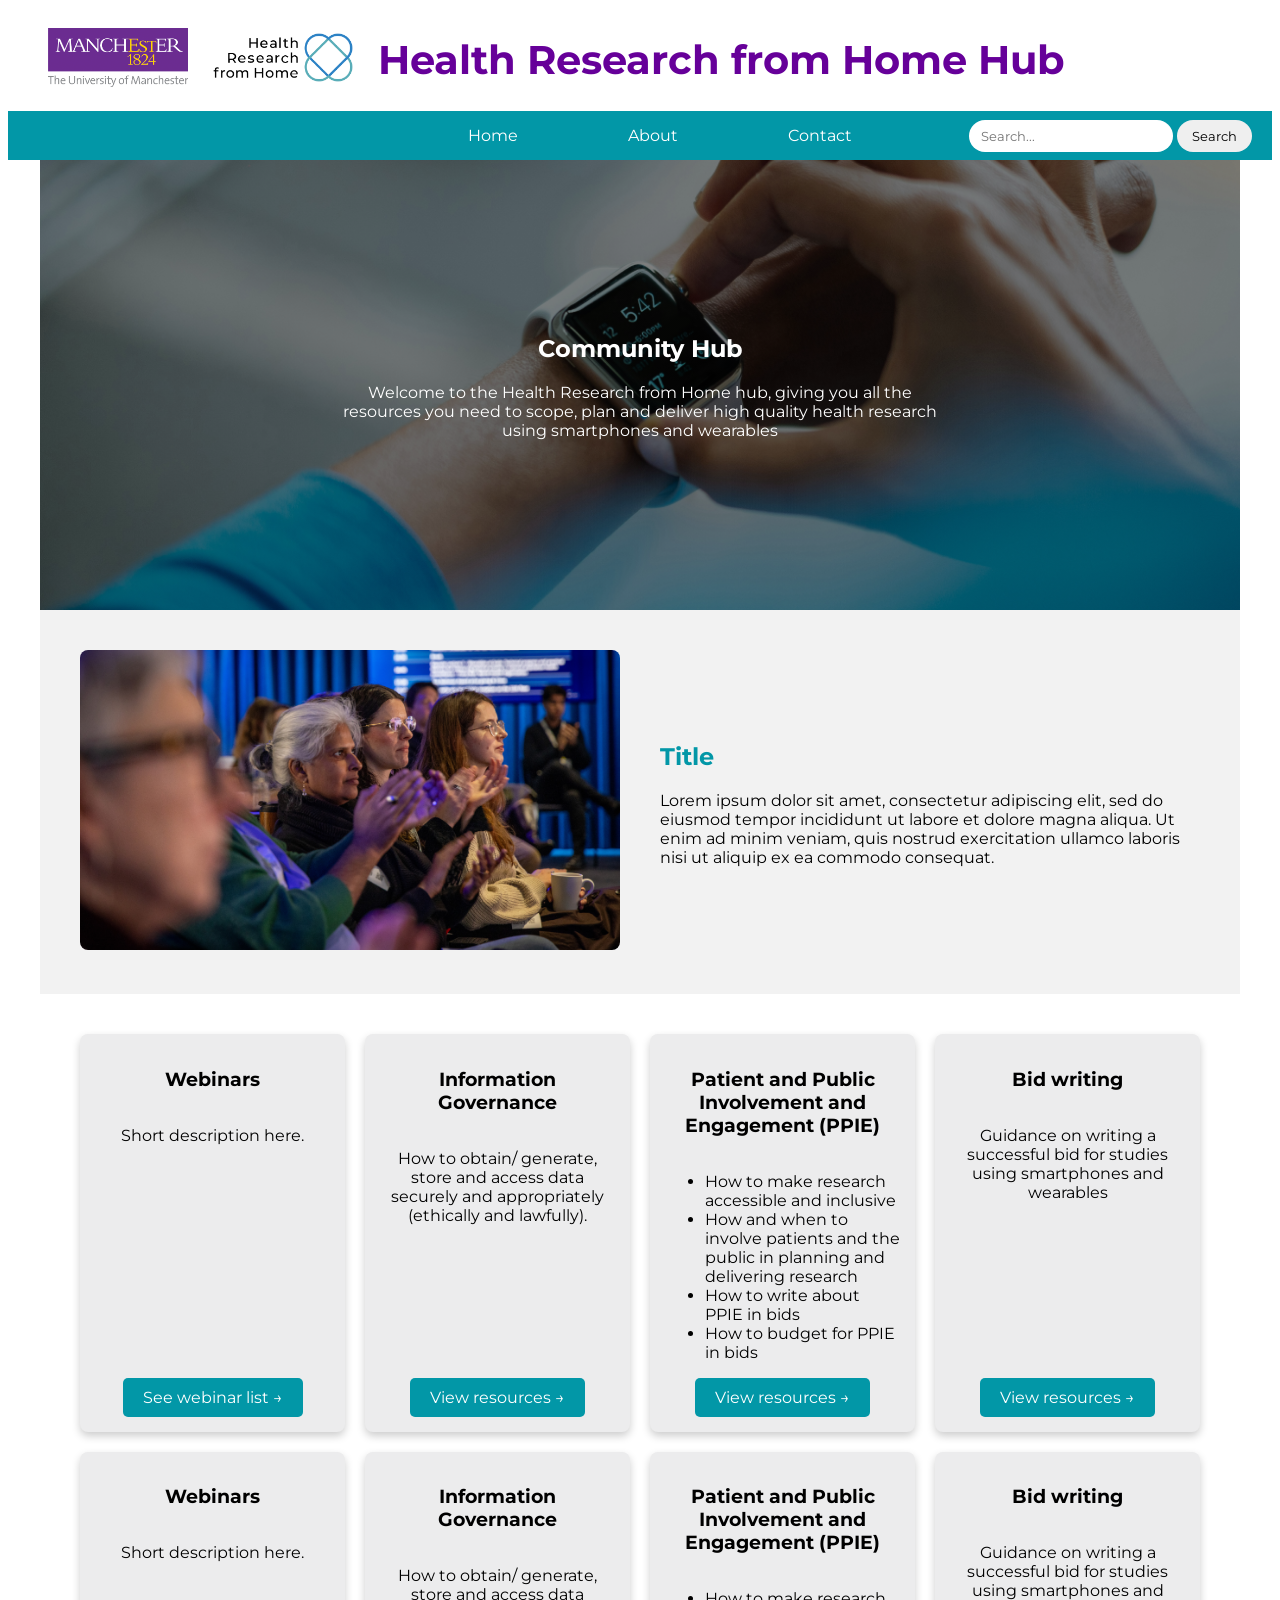
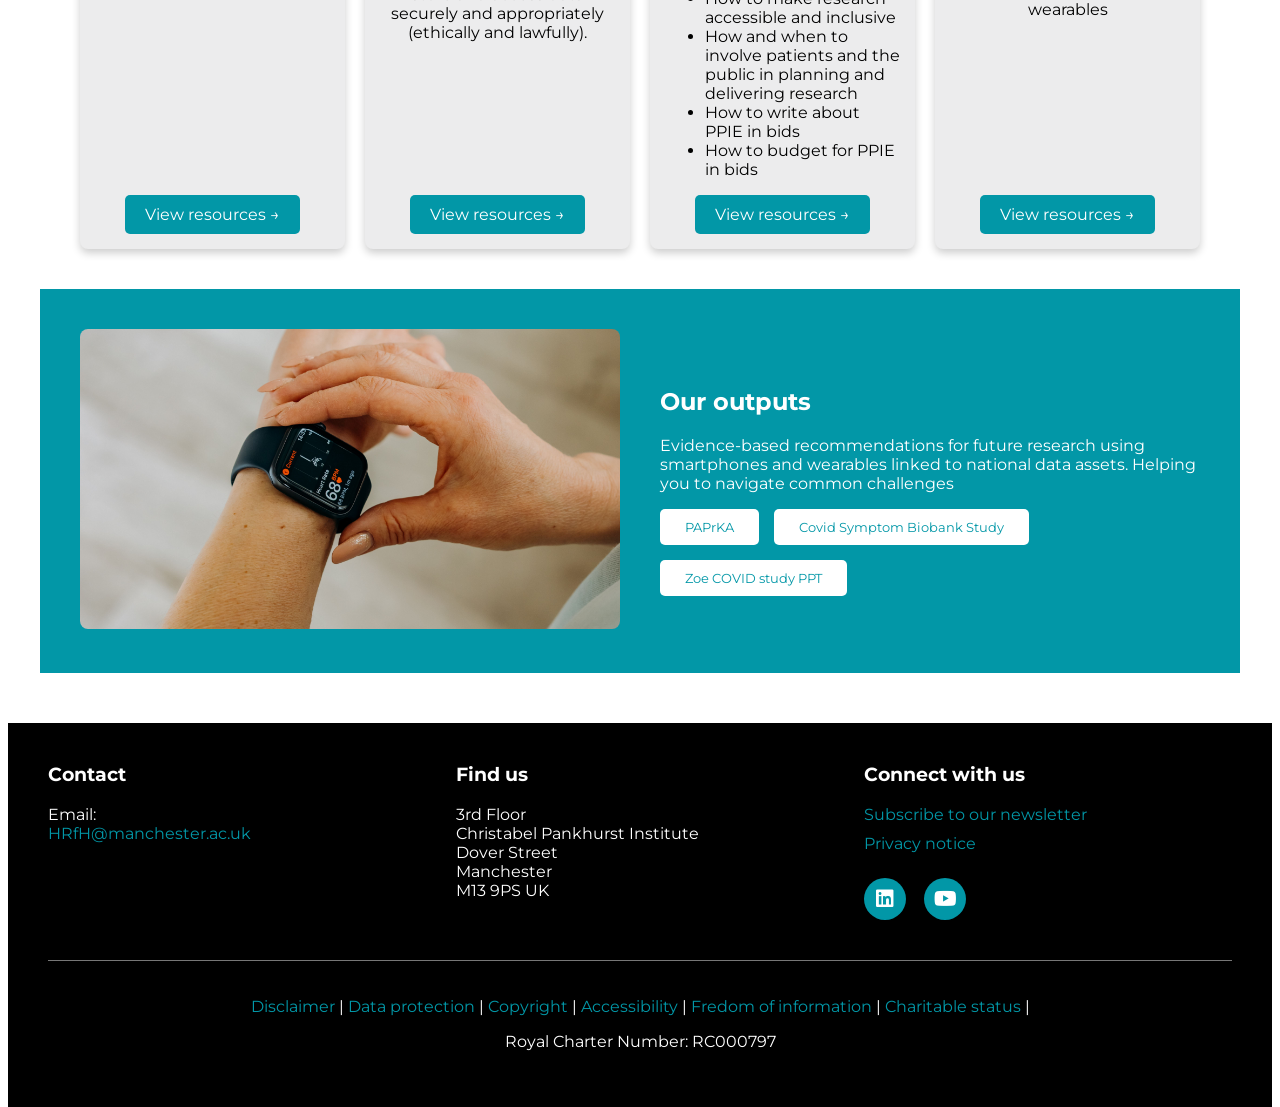
==== commit 616ad56e: "social icons" ====
--- a/index.html
+++ b/index.html
@@ -13,65 +13,57 @@
 
 <body>
     <header>
-
-    <!DOCTYPE html>
-<html lang="en">
-<head>
-  <meta charset="UTF-8">
-  <meta name="viewport" content="width=device-width, initial-scale=1.0">
-  <title>Hero Navigation</title>
-  <link rel="stylesheet" href="style.css">
-</head>
-<body>
-
-    <header class="hero">
-
-  <nav class="navbar">
-
-    <div class="logo">
-      <img src="Images/TAB_col_background.png" alt="Logo 1">
-      <img src="Images/HRfH Landscape RGB Logo WHITE TEXT HIGH.png" alt="Logo 2">
-    </div>
-
-
-    <div class="menu-container">
-
-      <div class="hamburger">
-        <span></span>
-        <span></span>
-        <span></span>
-      </div>
-
-
-      <ul class="nav-links">
-        <li><a href="#">Home</a></li>
-        <li><a href="#">About</a></li>
-        <li><a href="#">Join us on Research Connections</a></li>
-        <li><a href="#">Contact</a></li>
-      </ul>
-
-    </div>
-
-  </nav>
-
-
-  <div class="hero-content">
-
-    <h1>
-      Health Research from Home<br>
-      community hub
-    </h1>
-
-    <p>
-      Welcome to the Health Research from Home hub, giving you all the resources you need to scope, plan and deliver high quality health research using smartphones and wearables
-    </p>
-
-  </div>
-
-</header>
-
-
-
+        <div class="logo-title">
+            <a href="https://www.manchester.ac.uk/">
+                <img src="Images/TAB_col_white_background.png" alt="UoM logo" class="logo">
+           <a href="index.html">
+                <img src="Images/HRfH Landscape RGB Logo BLACK TEXT HIGH (1).png" alt="UoM logo" class="logo">
+            </a>
+
+            <a href="index.html">
+                <h1>Health Research from Home Hub</h1>
+            </a>
+        </div>
+
+        <nav>
+            <ul>
+                <li><a href="#">Home</a></li>
+                <li><a href="#">About</a></li>
+                <li><a href="#">Contact</a></li>
+            </ul>
+            <form class="search-bar">
+                <input type="text" placeholder="Search...">
+                <button type="submit">Search</button>
+            </form>
+        </nav>
+
+
+    </header>
+
+
+<main>
+<div class="site-container">
+        <div class="hero-image">
+            <div class="hero-text">
+                <h2>Community Hub</h2>
+                <p>Welcome to the Health Research from Home hub, giving you all the resources you need to scope, plan and deliver high quality health research using smartphones and wearables </p>
+            </div>
+        </div>
+
+    
+    <section class="intro">
+        <div class="intro-image">
+            <img src="Images/people.jpg" alt="people at a conference">
+        </div>
+
+        <div class="intro-text">
+            <h2>Title</h2>
+            <p>Lorem ipsum dolor sit amet, consectetur adipiscing elit, 
+                sed do eiusmod tempor incididunt ut labore et dolore magna aliqua.
+                Ut enim ad minim veniam, quis nostrud exercitation ullamco laboris
+                nisi ut aliquip ex ea commodo consequat.</p>
+        </div>
+    </section>
 
 <section class="cards">
     <div class="card">
@@ -114,7 +106,7 @@
 
         <div class="card">
             <div class="container">
-                <h3>Technology</h3>
+                <h3>Webinars</h3>
                 <p>Short description here.</p>
                 <a href="#" class="card-button">View resources  →</a>
             </div>
@@ -123,8 +115,8 @@
 
     <div class="card">
             <div class="container">
-                <h3>Methods</h3>
-                <p>Example text here</p>
+                <h3>Information Governance</h3>
+                <p>How to obtain/ generate, store and access data securely and appropriately (ethically and lawfully).</p>
                 <a href="#" class="card-button">View resources  →</a>
             </div>
         </div>
@@ -132,16 +124,21 @@
 
     <div class="card">
         <div class="container">
-            <h3>Example</h3>
-            <p>Example text</p>
+            <h3>Patient and Public Involvement and Engagement (PPIE)</h3>
+        <ul>
+            <li>How to make research accessible and inclusive</li>
+            <li>How and when to involve patients and the public in planning and delivering research</li>
+            <li>How to write about PPIE in bids</li>
+            <li>How to budget for PPIE in bids</li>
+        </ul>
             <a href="#" class="card-button">View resources  →</a>
         </div>
     </div>
 
         <div class="card">
         <div class="container">
-            <h3>Example text</h3>
-            <p>Example text</p>
+            <h3>Bid writing</h3>
+            <p>Guidance on writing a successful bid for studies using smartphones and wearables</p>
             <a href="#" class="card-button">View resources  →</a>
         </div>
     </div>
@@ -193,14 +190,20 @@
             <h3>Connect with us</h3>
             <a href="https://emarketing.manchester.ac.uk/l/166/hrfhsubscribe">Subscribe to our newsletter</a>
             <a href="https://documents.manchester.ac.uk/display.aspx?DocID=74034">Privacy notice</a>
+            
             <div class="social-icons">
              <a href="https://www.linkedin.com/company/health-research-from-home/" aria-label="LinkedIn">
                 <i class="fab fa-linkedin"></i>
             </a>
              <a href="https://www.youtube.com/@HealthResearchfromHome" aria-label="YouTube">
                 <i class="fab fa-youtube"></i>
-            </div>
-        </div>
+            </a>
+            </div>
+        </div>
+
+        </div>
+
+    </div>
 
     <div class="footer-links">
         <p>
@@ -215,6 +218,7 @@
     </div>
 
 </footer>
+    </footer>
 
 </body>
 </html>
--- a/style.css
+++ b/style.css
@@ -5,299 +5,174 @@
       font-family: "Montserrat", sans-serif;
 }
 
-/* Homepage */
-
-/* Only affect hero section elements */
-.hero,
-.hero * {
-  box-sizing: border-box;
-}
-
-
-body {
-  font-family: "Montserrat", sans-serif;
-}
-
-
-/* Hero section */
-.hero {
-  height: 100vh;
-
-  background:
-    linear-gradient(
-      rgba(0, 0, 0, 0.45),
-      rgba(0, 0, 0, 0.45)
-    ),
-    url("Images/Smart watch(1).jpg");
-
-  background-size: cover;
-  background-position: center;
-
+/* Top logo + title area */
+.logo-title {
+    display: flex;
+    align-items: center;
+    gap: 20px;
+    padding: 20px;
+}
+
+/* Logo size */
+.logo {
+    width: 140px;
+    height: auto;
+    object-fit: contain;
+    
+}
+
+/* Heading styling */
+.logo-title h1 {
+    margin: 0;
+    font-size: 40px;
+}
+
+.logo-title {
+    display: flex;
+    align-items: center;
+    gap: 25px;
+    padding: 20px 40px;
+}
+
+/* makes the header and logo area mobile responsive */
+
+@media (max-width: 768px) {
+
+    .logo-title {
+        flex-wrap: wrap;
+        justify-content: center;
+        text-align: center;
+        padding: 15px 20px;
+        gap: 15px;
+    }
+
+    .logo-title h1 {
+        font-size: 2rem;
+        width: 100%;
+    }
+
+}
+
+nav {
+    background-color: #0297A7;
+    position: relative;
+    padding: 15px 40px;
+}
+
+nav ul {
+    display: flex;
+    justify-content: center;
+    list-style: none;
+    gap: 30px;
+    margin: 0;
+}
+
+nav a {
+    color: white;
+    text-decoration: none;
+    padding: 15px 40px;
+    border-radius: 0px;
+    transition: background-color 0.3s ease;
+}
+
+nav a:hover {
+    background-color: grey;
+}
+
+.search-bar {
+    position: absolute;
+    right: 20px;
+    top: 50%;
+    transform: translateY(-50%);
+}
+
+.search-bar input {
+    width: 180px;
+    padding: 8px 12px;
+    border-radius: 20px;
+    border: none;
+    font-family: inherit;
+}
+
+.search-bar button {
+    padding: 8px 15px;
+    border-radius: 20px;
+    border: none;
+    cursor: pointer;
+    font-family: inherit;
+}
+
+nav a {
+    color: white;
+    text-decoration: none;
+}
+
+.logo-title h1 {
+    color: #660099;
+}
+
+.logo-title a {
+    text-decoration: none;
+    color: inherit;
+}
+
+body, html {
+    height: 100%;
+}
+
+.hero-image {
+    background-image: linear-gradient(
+        rgba(0, 0, 0, 0.5),
+        rgba(0, 0, 0, 0.5)
+    ), url("Images/Smart watch(1).jpg");
+
+    height: 50vh;
+
+    background-position: center;
+    background-repeat: no-repeat;
+    background-size: cover;
+
+    position: relative;
+}
+
+.hero-text {
+  text-align: center;
+  position: absolute;
+  top: 50%;
+  left: 50%;
+  transform: translate(-50%, -50%);
   color: white;
-  position: relative;
-}
-
-
-/* Transparent overlay navigation */
-.navbar {
-  position: absolute;
-  top: 0;
-  left: 0;
-
-  width: 100%;
-  z-index: 10;
-
-  display: flex;
-  align-items: center;
-  justify-content: space-between;
-
-  padding: 35px 5%;
-
-  background: transparent;
-}
-
-
-/* Logos */
-.logo {
-  display: flex;
-  align-items: center;
-  gap: 15px;
-}
-
-.logo img {
-  height: auto;
-  object-fit: contain;
-}
-
-.logo img:first-child {
-  width: 150px;
-}
-
-.logo img:last-child {
-  width: 200px;
-}
-
-
-/* Menu container */
-.menu-container {
-  position: relative;
-}
-
-
-/* Hamburger menu */
-.hamburger {
-  display: flex;
-
-  flex-direction: column;
-  gap: 6px;
-
-  cursor: pointer;
-}
-
-
-.hamburger span {
-  width: 35px;
-  height: 3px;
-
-  background: white;
-
-  border-radius: 5px;
-
-  transition: 0.3s;
-}
-
-
-/* Dropdown navigation menu */
-.nav-links {
-
-  display: none;
-
-  position: absolute;
-
-  top: 50px;
-  right: 0;
-
-  width: 230px;
-
-  padding: 25px;
-
-  background: rgba(0, 0, 0, 0.75);
-
-  backdrop-filter: blur(10px);
-
-  border-radius: 15px;
-
-  list-style: none;
-}
-
-
-.nav-links li {
-  margin-bottom: 18px;
-}
-
-
-.nav-links li:last-child {
-  margin-bottom: 0;
-}
-
-
-.nav-links a {
-
-  color: white;
-
-  text-decoration: none;
-
-  font-size: 18px;
-
-  font-weight: 600;
-}
-
-
-.nav-links a:hover {
-  opacity: 0.7;
-}
-
-
-/* Temporary desktop hover opening */
-.menu-container:hover .nav-links {
-  display: block;
-}
-
-
-/* Hero text */
-.hero-content {
-
-  height: 100%;
-
-  display: flex;
-
-  flex-direction: column;
-
-  justify-content: center;
-
-  padding-left: 8%;
-
-  max-width: 900px;
-}
-
-
-.hero-content h1 {
-
-  font-size: clamp(2.2rem, 5vw, 58px);
-
-  line-height: 1.1;
-
-  margin-bottom: 20px;
-}
-
-
-.hero-content p {
-
-  font-size: 20px;
-
-  line-height: 1.5;
-
-  margin-bottom: 35px;
-
-  color: #ddd;
-}
-
-
-/* Tablet */
-@media (max-width: 1000px) {
-
-  .navbar {
-
-    padding: 25px;
-
-  }
-
-
-  .logo {
-
-    gap: 10px;
-
-  }
-
-
-  .logo img:first-child {
-
-    width: 100px;
-
-  }
-
-
-  .logo img:last-child {
-
-    width: 130px;
-
-  }
-
-
-  .hero-content {
-
-    padding: 0 25px;
-
-  }
-
-
-  .hero-content p {
-
-    font-size: 18px;
-
-  }
-
-}
-
-
-/* Small mobile */
-@media (max-width: 600px) {
-
-
-  .logo img:first-child {
-
-    width: 75px;
-
-  }
-
-
-  .logo img:last-child {
-
-    width: 100px;
-
-  }
-
-
-  .hamburger span {
-
-    width: 28px;
-
-  }
-
-
-  .nav-links {
-
-    width: 200px;
-
-  }
-
-
-  .hero-content h1 {
-
-    font-size: 34px;
-
-  }
-
-}
-
-
-/* Prevent header spacing issues */
+}
+
+/* makes hero bit optimised for mobile */
+
+@media (max-width: 768px) {
+
+    .hero-image {
+        height: 40vh;
+        min-height: 280px;
+    }
+
+    .hero-text {
+        width: 90%;
+        max-width: 500px;
+        padding: 0 20px;
+    }
+
+    .hero-text h2 {
+        font-size: 2rem;
+    }
+
+    .hero-text p {
+        font-size: 1rem;
+        line-height: 1.6;
+    }
+
+}
+
 header {
-
-  margin: 0;
-
-  padding: 0;
-
+    margin: 0;
+    padding: 0;
 }
 
 
@@ -424,6 +299,7 @@
     padding: 40px;
     gap: 40px;
     color: white;
+    margin-bottom: 50px;
 }
 
 .category-image {
@@ -516,8 +392,6 @@
     text-decoration: none;
 }
 
-/* Social icons */
-
 .social-icons {
 
     display: flex;
@@ -528,7 +402,6 @@
 
 }
 
-
 .social-icons a {
 
     display: flex;
@@ -555,7 +428,6 @@
 
 }
 
-
 .social-icons a:hover {
 
     background: #007A87;
@@ -563,6 +435,7 @@
     transform: translateY(-3px);
 
 }
+
 
 @media (max-width: 700px) {
     .footer-columns {
@@ -571,125 +444,261 @@
     }
 }
 
-/* =================================
-   SUBPAGE NAVBAR
-   ================================= */
-
-.subpage-navbar {
+/*ppie page */
+
+.page-layout {
+    display: flex;
+    gap: 40px;
+    padding-top: 0;
+    padding-left: 0;
+    padding-right: 0;
+}
+
+.content {
+    padding-top: 40px;
+}
+
+.sidebar {
+    padding: 25px;
+    position: sticky;
+    top: 20px;
+    height: fit-content;
+    background-color: #ececed;
+}
+
+
+.sidebar {
+    width: 250px;
+    flex-shrink: 0;
+}
+
+
+.sidebar ul {
+    list-style: none;
+    padding: 0;
+    margin: 0;
+    padding: 20px;
+}
+
+
+.sidebar li {
+    margin-bottom: 15px;
+    border-bottom: 1px solid #ddd;
+    padding-bottom: 15px;
+    margin-bottom: 15px;
+}
+
+
+.sidebar a {
+    color: #0297A7;
+    text-decoration: none;
+    font-weight: 600;
+}
+
+
+.sidebar a:hover {
+    text-decoration: underline;
+}
+
+/* makes the two columns mobile accessible */
+
+@media (max-width: 768px) {
+
+    .page-layout {
+        flex-direction: column;
+        gap: 20px;
+    }
+
+    .sidebar {
+        width: 100%;
+        position: static;   /* Stops the sticky behaviour on mobile */
+        padding: 20px;
+    }
+
+    .content {
+        padding-top: 0;
+    }
+
+}
+
+.content-image {
+    width: 100%;
+    max-width: 700px;
+    height: auto;
+    display: block;
+    margin: 20px 0;
+}
+
+.interactive-image {
+    position: relative;
+    width: 100%;
+    max-width: 700px;
+    margin: 20px 0;
+}
+
+.interactive-image .content-image {
+    margin: 0;
+}
+
+.image-hotspot {
     position: absolute;
-    top: 0;
-    left: 0;
-    width: 100%;
+    z-index: 1;
+    color: #1b1b1b;
+    text-decoration: none;
+}
+
+.image-hotspot:hover,
+.image-hotspot:focus,
+.image-hotspot:focus-visible {
     z-index: 10;
-
-    display: flex;
-    align-items: center;
-    justify-content: space-between;
-
-    padding: 35px 5%;
+}
+
+.hotspot-planning {
+    left: 46%;
+    top: 50%;
+}
+
+.hotspot-perspectives {
+    left: 59%;
+    top: 32%;
+}
+
+.hotspot-impact {
+    left: 74%;
+    top: 35%;
+}
+
+.hotspot-marker {
+    position: relative;
+    z-index: 1;
+    display: block;
+    width: 22px;
+    height: 22px;
+    border: 4px solid white;
+    border-radius: 50%;
+    background: rgba(2, 151, 167, 0.72);
+    box-shadow: 0 2px 8px rgba(0, 0, 0, 0.45);
+    transition: transform 160ms ease, background-color 160ms ease;
+}
+
+.hotspot-marker::after {
+    content: "";
+    position: absolute;
+    inset: -8px;
+    border: 2px solid rgba(255, 255, 255, 0.85);
+    border-radius: 50%;
+    animation: hotspot-pulse 2s infinite;
+}
+
+.hotspot-card {
+    position: absolute;
+    z-index: 2;
+    left: 50%;
+    bottom: calc(100% + 13px);
+    width: 220px;
+    padding: 14px 16px;
+    border-radius: 8px;
     background: white;
-}
-
-.subpage-navbar .hamburger span {
-    background: #007A87;
-}
-
-.subpage-navbar .nav-links {
-    background: white;
-}
-
-.subpage-navbar .nav-links a {
+    box-shadow: 0 5px 18px rgba(0, 0, 0, 0.25);
+    font-size: 0.84rem;
+    line-height: 1.45;
+    opacity: 0;
+    visibility: hidden;
+    pointer-events: none;
+    transform: translate(-50%, 8px);
+    transition: opacity 160ms ease, transform 160ms ease, visibility 160ms ease;
+}
+
+.hotspot-card::after {
+    content: "";
+    position: absolute;
+    left: 50%;
+    top: 100%;
+    border: 8px solid transparent;
+    border-top-color: white;
+    transform: translateX(-50%);
+}
+
+.hotspot-card strong,
+.hotspot-link {
+    display: block;
+}
+
+.hotspot-card strong {
+    margin-bottom: 4px;
     color: #007A87;
-}
-
-
-.subpage-logo {
-    display: flex;
-    align-items: center;
-    gap: 15px;
-}
-
-.subpage-logo img:first-child {
-    width: 150px;
-}
-
-.subpage-logo img:last-child {
-    width: 200px;
-}
-
-
-
-/* =================================
-   HERO
-   ================================= */
-
-.subpage-hero,
-.subpage-hero * {
-    box-sizing: border-box;
-}
-
-
-.subpage-hero {
-    min-height: 70vh;
-
-    background:
-        linear-gradient(
-            rgba(0,0,0,0.45),
-            rgba(0,0,0,0.45)
-        ),
-        url("Images/Smart watch(1).jpg");
-
-    background-size: cover;
-    background-position: center;
-
-    color: white;
-    position: relative;
-
-    display: flex;
-    align-items: center;
-}
-
-
-.subpage-hero-content {
-    padding-left: 8%;
-    padding-right: 8%;
-    padding-top: 100px;
-
-    max-width: 850px;
-}
-
-
-.subpage-hero-content h1 {
-    font-size: clamp(2rem, 4vw, 52px);
-    line-height: 1.15;
-    margin-bottom: 25px;
-}
-
-
-.subpage-hero-content p {
-    font-size: 20px;
-    line-height: 1.6;
-    max-width: 750px;
-    color: #ddd;
-}
-
-
-
-/* =================================
-   MAIN CONTENT
-   ================================= */
-
-.subpage-content {
-    padding: 60px 8%;
-    max-width: 1200px;
-    margin: 0 auto;
-}
-
-
-#PPIE-text {
-    max-width: 900px;
-}
-
+    font-size: 0.95rem;
+}
+
+.hotspot-link {
+    margin-top: 8px;
+    color: #007A87;
+    font-weight: 700;
+}
+
+.image-hotspot:hover .hotspot-card,
+.image-hotspot:focus .hotspot-card,
+.image-hotspot:focus-visible .hotspot-card {
+    opacity: 1;
+    visibility: visible;
+    transform: translate(-50%, 0);
+}
+
+.image-hotspot:hover .hotspot-marker,
+.image-hotspot:focus .hotspot-marker {
+    background: rgba(107, 44, 145, 0.82);
+    transform: scale(1.14);
+}
+
+.image-hotspot:focus-visible {
+    outline: 3px solid #ffcc33;
+    outline-offset: 5px;
+    border-radius: 50%;
+}
+
+@keyframes hotspot-pulse {
+    0%, 100% { transform: scale(0.8); opacity: 0; }
+    45% { opacity: 0.8; }
+    80% { transform: scale(1.35); opacity: 0; }
+}
+
+@media (prefers-reduced-motion: reduce) {
+    .hotspot-marker::after {
+        animation: none;
+    }
+}
+
+@media (max-width: 600px) {
+    .hotspot-card {
+        width: min(190px, 55vw);
+        padding: 10px 12px;
+        font-size: 0.75rem;
+    }
+
+    .hotspot-card-right {
+        right: -8px;
+        left: auto;
+        transform: translate(0, 8px);
+    }
+
+    .hotspot-card-right::after {
+        right: 12px;
+        left: auto;
+        transform: none;
+    }
+
+    .image-hotspot:hover .hotspot-card-right,
+    .image-hotspot:focus .hotspot-card-right,
+    .image-hotspot:focus-visible .hotspot-card-right {
+        transform: translate(0, 0);
+    }
+
+    .hotspot-marker {
+        width: 16px;
+        height: 16px;
+        border-width: 3px;
+    }
+}
 
 #PPIE-text h2 {
     color: #0297A7;
@@ -697,516 +706,86 @@
     margin-bottom: 20px;
 }
 
-
-#PPIE-text p {
-    font-size: 18px;
-    line-height: 1.7;
-    max-width: 800px;
-    color: #333;
-}
-
-
-
-/* =================================
-   IMAGES
-   ================================= */
-
-.content-image {
+/* other example video */
+.video-box {
+    padding: 30px;
+    border-radius: 8px;
+    margin-top: 30px;
+}
+
+
+.video-box iframe {
     width: 100%;
-    max-width: 750px;
-    height: auto;
+    max-width: 700px;
+    aspect-ratio: 16 / 9;
+    border: none;
     display: block;
-    margin: 30px 0;
-}
-
-
-.interactive-image {
-    position: relative;
+}
+
+.PPIE-categories h2 {
+    color: black;
+    font-weight: 500;
+}
+
+.PPIE-categories a {
+    color: black;
+    text-decoration: none;
+    font-weight: 500;
+}
+
+/*video carousel example */
+.ppie-image-and-text {
+    display: flex;
+    align-items: center;
+    background-color: #54AEB6;
+    padding: 40px;
+    gap: 30px;
+    margin-bottom: 50px;
+}
+
+.carousel-arrow {
+    flex-shrink: 0;
+    background-color: white;
+    color: #0297A7;
+    border: none;
+    width: 40px;
+    height: 40px;
+    border-radius: 50%;
+    cursor: pointer;
+    font-size: 20px;
+}
+
+
+.carousel-arrow:hover {
+    opacity: 0.8;
+}
+
+.ppie-video {
+    flex: 1;
+}
+
+
+.video-slide {
+    display: none;
+}
+
+
+.video-slide.active {
+    display: block;
+}
+
+
+.video-slide iframe {
     width: 100%;
-    max-width: 750px;
-    margin: 30px 0;
-}
-
-
-.interactive-image .content-image {
-    margin: 0;
-}
-
-
-
-/* =================================
-   IMAGE HOTSPOTS
-   ================================= */
-
-.image-hotspot {
-    position: absolute;
-    z-index: 1;
-
-    color: #1b1b1b;
-    text-decoration: none;
-}
-
-
-.image-hotspot:hover,
-.image-hotspot:focus,
-.image-hotspot:focus-visible {
-    z-index: 10;
-}
-
-
-.hotspot-planning {
-    left: 46%;
-    top: 50%;
-}
-
-.hotspot-perspectives {
-    left: 59%;
-    top: 32%;
-}
-
-.hotspot-impact {
-    left: 74%;
-    top: 35%;
-}
-
-
-.hotspot-marker {
-    position: relative;
-    z-index: 1;
-
-    display: block;
-
-    width: 22px;
-    height: 22px;
-
-    border: 4px solid white;
-    border-radius: 50%;
-
-    background: rgba(2,151,167,0.72);
-
-    box-shadow:
-        0 2px 8px rgba(0,0,0,0.45);
-
-    transition:
-        transform 160ms ease,
-        background-color 160ms ease;
-}
-
-
-.hotspot-marker::after {
-    content:"";
-
-    position:absolute;
-    inset:-8px;
-
-    border:2px solid rgba(255,255,255,0.85);
-    border-radius:50%;
-
-    animation: hotspot-pulse 2s infinite;
-}
-
-
-.hotspot-card {
-    position:absolute;
-    z-index:2;
-
-    left:50%;
-    bottom:calc(100% + 13px);
-
-    width:220px;
-
-    padding:14px 16px;
-
-    border-radius:8px;
-
-    background:white;
-
-    box-shadow:
-        0 5px 18px rgba(0,0,0,0.25);
-
-    font-size:.84rem;
-    line-height:1.45;
-
-    opacity:0;
-    visibility:hidden;
-    pointer-events:none;
-
-    transform:translate(-50%,8px);
-
-    transition:
-        opacity 160ms ease,
-        transform 160ms ease,
-        visibility 160ms ease;
-}
-
-
-.hotspot-card strong {
-    display:block;
-
-    margin-bottom:4px;
-
-    color:#007A87;
-    font-size:.95rem;
-}
-
-
-.hotspot-link {
-    display:block;
-
-    margin-top:8px;
-
-    color:#007A87;
-    font-weight:700;
-}
-
-
-.image-hotspot:hover .hotspot-card,
-.image-hotspot:focus .hotspot-card,
-.image-hotspot:focus-visible .hotspot-card {
-
-    opacity:1;
-    visibility:visible;
-
-    transform:translate(-50%,0);
-}
-
-
-.image-hotspot:hover .hotspot-marker,
-.image-hotspot:focus .hotspot-marker {
-
-    background:rgba(107,44,145,.82);
-    transform:scale(1.14);
-}
-
-
-.image-hotspot:focus-visible {
-
-    outline:3px solid #ffcc33;
-    outline-offset:5px;
-}
-
-
-@keyframes hotspot-pulse {
-
-    0%,100% {
-        transform:scale(.8);
-        opacity:0;
-    }
-
-    45% {
-        opacity:.8;
-    }
-
-    80% {
-        transform:scale(1.35);
-        opacity:0;
-    }
-}
-
-
-.video-resources {
-
-    margin-top:60px;
-
-}
-
-
-.video-card-container {
-
-    display:flex;
-
-    gap:30px;
-
-    overflow-x:auto;
-
-    scroll-snap-type:x mandatory;
-
-    padding-bottom:20px;
-
-}
-
-
-.video-card {
-
-    flex:0 0 320px;
-
-    background:white;
-
-    border-radius:12px;
-
-    overflow:hidden;
-
-    box-shadow:
-        0 5px 18px rgba(0,0,0,.15);
-
-    scroll-snap-align:start;
-
-}
-
-
-.video-card iframe {
-
-    width:100%;
-
-    aspect-ratio:16 / 9;
-
-    border:none;
-
-}
-
-
-.video-card-content {
-
-    padding:20px;
-
-}
-
-
-.video-card h3 {
-
-    color:#007A87;
-
-    margin-bottom:10px;
-
-}
-
-
-.video-card p {
-
-    color:#444;
-
-    line-height:1.5;
-
-}
-/* =================================
-   VIDEO CARD CAROUSEL RESPONSIVE
-   ================================= */
-
-
-.video-card-container {
-
-    display:flex;
-    gap:30px;
-
-    overflow-x:auto;
-
-    scroll-snap-type:x mandatory;
-
-    padding-bottom:20px;
-
-    -webkit-overflow-scrolling:touch;
-
-}
-
-
-/* Hide scrollbar (optional) */
-
-.video-card-container::-webkit-scrollbar {
-    display:none;
-}
-
-
-.video-card-container {
-    scrollbar-width:none;
-}
-
-
-
-
-.video-card {
-
-    flex:0 0 320px;
-
-    scroll-snap-align:start;
-
-}
-
-
-
-
-.video-card iframe {
-
-    width:100%;
-
-    aspect-ratio:16 / 9;
-
-    display:block;
-
-}
-
-
-
-/* Tablet */
-
-@media (max-width:900px) {
-
-
-    .video-card {
-
-        flex:0 0 70%;
-
-    }
-
-
-}
-
-
-
-
-/* Mobile */
-
-@media (max-width:600px) {
-
-
-    .video-resources {
-
-        margin-top:40px;
-
-    }
-
-
-    .video-card-container {
-
-        gap:20px;
-
-    }
-
-
-    .video-card {
-
-        flex:0 0 85%;
-
-    }
-
-
-    .video-card-content {
-
-        padding:20px;
-
-    }
-
-
-    .video-card h3 {
-
-        font-size:1.2rem;
-
-    }
-
-
-    .video-card p {
-
-        font-size:.95rem;
-
-    }
-
-
-}
-
-/* ================================
-   VIDEO CAROUSEL DOTS
-   ================================ */
-
-.carousel-dots {
-
-    display:flex;
-
-    justify-content:center;
-
-    gap:10px;
-
-    margin-top:25px;
-
-}
-
-
-.carousel-dots span {
-
-    width:10px;
-    height:10px;
-
-    border-radius:50%;
-
-    background:#ccc;
-
-    display:block;
-
-}
-
-
-.carousel-dots .active {
-
-    background:#007A87;
-
-}
-
-
-
-@media (max-width:600px) {
-
-    .video-resources::after {
-
-        content:"Swipe to view more videos →";
-
-        display:block;
-
-        text-align:center;
-
-        margin-top:15px;
-
-        color:#007A87;
-
-        font-size:.9rem;
-
-    }
-
-}
-
-/* =================================
-   MOBILE
-   ================================= */
-
-@media (max-width:600px) {
-
-    .subpage-content {
-        padding:40px 5%;
-    }
-
-
-    #PPIE-text p {
-        font-size:16px;
-    }
-
-
-    .content-image,
-    .interactive-image,
-    .video-box iframe {
-        max-width:100%;
-    }
-
-
-    .hotspot-card {
-
-        width:min(190px,55vw);
-
-        padding:10px 12px;
-
-        font-size:.75rem;
-    }
-
-
-    .hotspot-marker {
-
-        width:16px;
-        height:16px;
-
-        border-width:3px;
-    }
-}
-
-
-@media (prefers-reduced-motion:reduce) {
-
-    .hotspot-marker::after {
-        animation:none;
-    }
-}+    aspect-ratio: 16 / 9;
+    border: none;
+}
+
+.ppie-image-and-text-text {
+    flex: 1;
+    color: white;
+}
+
+#PPIE-text .ppie-image-and-text-text h2 {
+    color: white;
+}
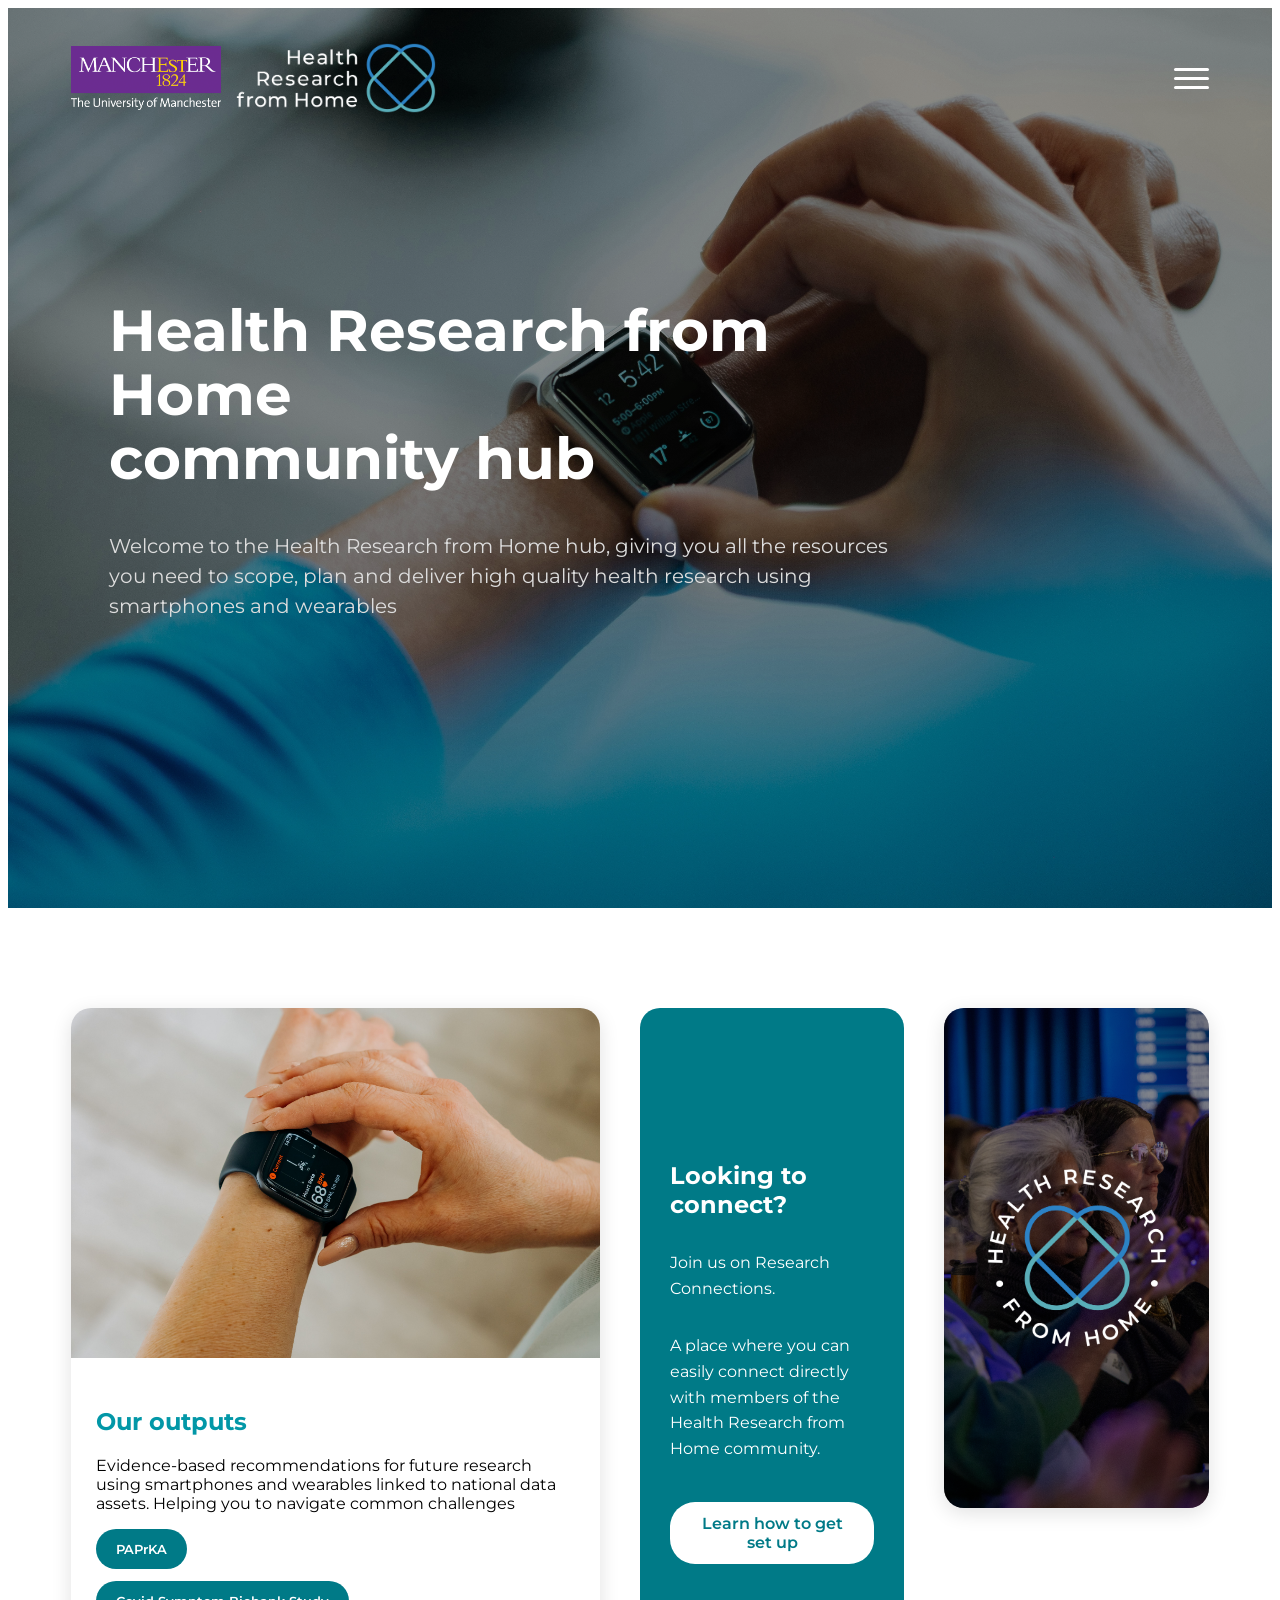
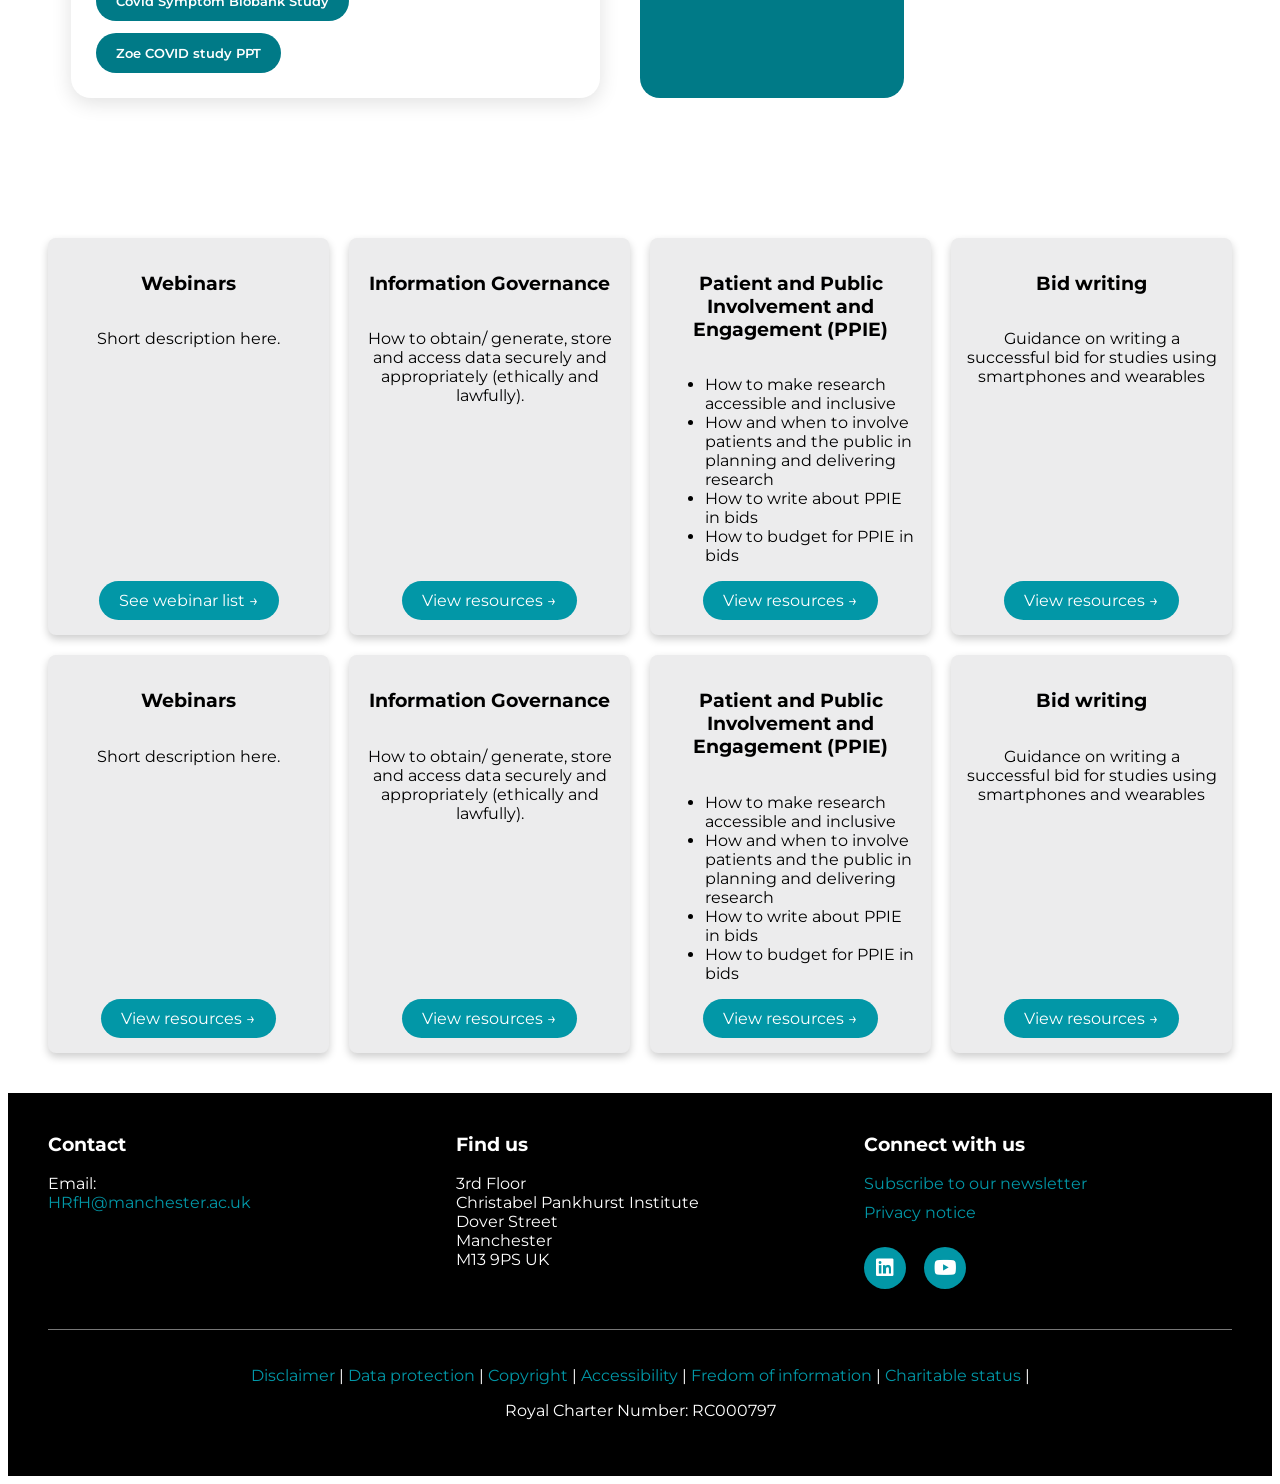
==== commit 8de8451f: "cards on home page" ====
--- a/index.html
+++ b/index.html
@@ -13,57 +13,130 @@
 
 <body>
     <header>
-        <div class="logo-title">
-            <a href="https://www.manchester.ac.uk/">
-                <img src="Images/TAB_col_white_background.png" alt="UoM logo" class="logo">
-           <a href="index.html">
-                <img src="Images/HRfH Landscape RGB Logo BLACK TEXT HIGH (1).png" alt="UoM logo" class="logo">
-            </a>
-
-            <a href="index.html">
-                <h1>Health Research from Home Hub</h1>
-            </a>
-        </div>
-
-        <nav>
-            <ul>
-                <li><a href="#">Home</a></li>
-                <li><a href="#">About</a></li>
-                <li><a href="#">Contact</a></li>
-            </ul>
-            <form class="search-bar">
-                <input type="text" placeholder="Search...">
-                <button type="submit">Search</button>
-            </form>
-        </nav>
-
-
-    </header>
-
-
-<main>
-<div class="site-container">
-        <div class="hero-image">
-            <div class="hero-text">
-                <h2>Community Hub</h2>
-                <p>Welcome to the Health Research from Home hub, giving you all the resources you need to scope, plan and deliver high quality health research using smartphones and wearables </p>
-            </div>
-        </div>
-
-    
-    <section class="intro">
-        <div class="intro-image">
-            <img src="Images/people.jpg" alt="people at a conference">
-        </div>
-
-        <div class="intro-text">
-            <h2>Title</h2>
-            <p>Lorem ipsum dolor sit amet, consectetur adipiscing elit, 
-                sed do eiusmod tempor incididunt ut labore et dolore magna aliqua.
-                Ut enim ad minim veniam, quis nostrud exercitation ullamco laboris
-                nisi ut aliquip ex ea commodo consequat.</p>
-        </div>
-    </section>
+
+    <!DOCTYPE html>
+<html lang="en">
+<head>
+  <meta charset="UTF-8">
+  <meta name="viewport" content="width=device-width, initial-scale=1.0">
+  <title>Hero Navigation</title>
+  <link rel="stylesheet" href="style.css">
+</head>
+<body>
+
+    <header class="hero">
+
+  <nav class="navbar">
+
+    <div class="logo">
+      <img src="Images/TAB_col_background.png" alt="Logo 1">
+      <img src="Images/HRfH Landscape RGB Logo WHITE TEXT HIGH.png" alt="Logo 2">
+    </div>
+
+
+    <div class="menu-container">
+
+      <div class="hamburger">
+        <span></span>
+        <span></span>
+        <span></span>
+      </div>
+
+
+      <ul class="nav-links">
+        <li><a href="#">Home</a></li>
+        <li><a href="#">About</a></li>
+        <li><a href="#">Services</a></li>
+        <li><a href="#">Contact</a></li>
+      </ul>
+
+    </div>
+
+  </nav>
+
+
+  <div class="hero-content">
+
+    <h1>
+      Health Research from Home<br>
+      community hub
+    </h1>
+
+    <p>
+      Welcome to the Health Research from Home hub, giving you all the resources you need to scope, plan and deliver high quality health research using smartphones and wearables
+    </p>
+
+  </div>
+
+</header>
+
+
+<section class="category-layout">
+
+
+    <!-- Left large card -->
+
+    <div class="category">
+
+
+        <div class="category-image">
+            <img src="Images/pexels-mikhail-nilov-7530583.jpg" alt="Writing with smartwatch">
+        </div>
+
+
+        <div class="category-text">
+
+            <h2>Our outputs</h2>
+
+            <p>
+                Evidence-based recommendations for future research using smartphones and wearables linked to national data assets. Helping you to navigate common challenges
+            </p>
+
+
+            <div class="category-buttons">
+
+                <button type="button">PAPrKA</button>
+
+                <button type="button">Covid Symptom Biobank Study</button>
+
+                <button type="button">Zoe COVID study PPT</button>
+
+            </div>
+
+
+        </div>
+
+
+    </div>
+
+
+    <div class="side-card">
+        <h2>
+        Looking to connect?
+        </h2>
+        <p>Join us on Research Connections. </p>
+           <p>A place where you can easily connect directly with members of the Health Research from Home community.
+        </p>
+        <a href="#" class="side-card-button">
+            Learn how to get set up
+        </a>
+
+
+    </div>
+
+<div class="image-card">
+
+    <img src="Images/people.jpg" alt="">
+
+    <img 
+        src="Images/HRfH Circular RGB Logo WHITE TEXT HIGH.png" 
+        alt="Logo"
+        class="image-card-logo"
+    >
+
+</div>
+
+</section>
 
 <section class="cards">
     <div class="card">
@@ -147,24 +220,6 @@
 </section>
 
 
-<section class="category">
-
-    <div class="category-image">
-        <img src="Images/pexels-mikhail-nilov-7530583.jpg" alt="Writing with smartwatch">
-    </div>
-
-    <div class="category-text">
-        <h2>Our outputs</h2>
-        <p>Evidence-based recommendations for future research using smartphones and wearables linked to national data assets. Helping you to navigate common challenges</p>
-        <div class="category-buttons">
-            <button type="button">PAPrKA</button>
-            <button type="button">Covid Symptom Biobank Study</button>
-            <button type="button">Zoe COVID study PPT</button>
-        </div>
-    </div>
-
-</section>
-
 </div>
 
  <footer>
@@ -190,8 +245,7 @@
             <h3>Connect with us</h3>
             <a href="https://emarketing.manchester.ac.uk/l/166/hrfhsubscribe">Subscribe to our newsletter</a>
             <a href="https://documents.manchester.ac.uk/display.aspx?DocID=74034">Privacy notice</a>
-            
-            <div class="social-icons">
+             <div class="social-icons">
              <a href="https://www.linkedin.com/company/health-research-from-home/" aria-label="LinkedIn">
                 <i class="fab fa-linkedin"></i>
             </a>
@@ -218,7 +272,6 @@
     </div>
 
 </footer>
-    </footer>
 
 </body>
 </html>
--- a/style.css
+++ b/style.css
@@ -5,204 +5,504 @@
       font-family: "Montserrat", sans-serif;
 }
 
-/* Top logo + title area */
-.logo-title {
-    display: flex;
-    align-items: center;
-    gap: 20px;
-    padding: 20px;
-}
-
-/* Logo size */
+/* Homepage */
+
+/* Only affect hero section elements */
+.hero,
+.hero * {
+  box-sizing: border-box;
+}
+
+
+body {
+  font-family: "Montserrat", sans-serif;
+}
+
+
+/* Hero section */
+.hero {
+  height: 100vh;
+
+  background:
+    linear-gradient(
+      rgba(0, 0, 0, 0.45),
+      rgba(0, 0, 0, 0.45)
+    ),
+    url("Images/Smart watch(1).jpg");
+
+  background-size: cover;
+  background-position: center;
+
+  color: white;
+  position: relative;
+}
+
+
+/* Transparent overlay navigation */
+.navbar {
+  position: absolute;
+  top: 0;
+  left: 0;
+
+  width: 100%;
+  z-index: 10;
+
+  display: flex;
+  align-items: center;
+  justify-content: space-between;
+
+  padding: 35px 5%;
+
+  background: transparent;
+}
+
+
+/* Logos */
 .logo {
-    width: 140px;
-    height: auto;
-    object-fit: contain;
-    
-}
-
-/* Heading styling */
-.logo-title h1 {
-    margin: 0;
-    font-size: 40px;
-}
-
-.logo-title {
-    display: flex;
-    align-items: center;
-    gap: 25px;
-    padding: 20px 40px;
-}
-
-/* makes the header and logo area mobile responsive */
-
-@media (max-width: 768px) {
-
-    .logo-title {
-        flex-wrap: wrap;
-        justify-content: center;
-        text-align: center;
-        padding: 15px 20px;
-        gap: 15px;
-    }
-
-    .logo-title h1 {
-        font-size: 2rem;
-        width: 100%;
-    }
-
-}
-
-nav {
-    background-color: #0297A7;
+  display: flex;
+  align-items: center;
+  gap: 15px;
+}
+
+.logo img {
+  height: auto;
+  object-fit: contain;
+}
+
+.logo img:first-child {
+  width: 150px;
+}
+
+.logo img:last-child {
+  width: 200px;
+}
+
+
+/* Menu container */
+.menu-container {
+  position: relative;
+}
+
+
+/* Hamburger menu */
+.hamburger {
+  display: flex;
+
+  flex-direction: column;
+  gap: 6px;
+
+  cursor: pointer;
+}
+
+
+.hamburger span {
+  width: 35px;
+  height: 3px;
+
+  background: white;
+
+  border-radius: 5px;
+
+  transition: 0.3s;
+}
+
+
+/* Dropdown navigation menu */
+.nav-links {
+
+  display: none;
+
+  position: absolute;
+
+  top: 50px;
+  right: 0;
+
+  width: 230px;
+
+  padding: 25px;
+
+  background: rgba(0, 0, 0, 0.75);
+
+  backdrop-filter: blur(10px);
+
+  border-radius: 15px;
+
+  list-style: none;
+}
+
+
+.nav-links li {
+  margin-bottom: 18px;
+}
+
+
+.nav-links li:last-child {
+  margin-bottom: 0;
+}
+
+
+.nav-links a {
+
+  color: white;
+
+  text-decoration: none;
+
+  font-size: 18px;
+
+  font-weight: 600;
+}
+
+
+.nav-links a:hover {
+  opacity: 0.7;
+}
+
+
+/* Temporary desktop hover opening */
+.menu-container:hover .nav-links {
+  display: block;
+}
+
+
+/* Hero text */
+.hero-content {
+
+  height: 100%;
+
+  display: flex;
+
+  flex-direction: column;
+
+  justify-content: center;
+
+  padding-left: 8%;
+
+  max-width: 900px;
+}
+
+
+.hero-content h1 {
+
+  font-size: clamp(2.2rem, 5vw, 58px);
+
+  line-height: 1.1;
+
+  margin-bottom: 20px;
+}
+
+
+.hero-content p {
+
+  font-size: 20px;
+
+  line-height: 1.5;
+
+  margin-bottom: 35px;
+
+  color: #ddd;
+}
+
+
+/* Tablet */
+@media (max-width: 1000px) {
+
+  .navbar {
+
+    padding: 25px;
+
+  }
+
+
+  .logo {
+
+    gap: 10px;
+
+  }
+
+
+  .logo img:first-child {
+
+    width: 100px;
+
+  }
+
+
+  .logo img:last-child {
+
+    width: 130px;
+
+  }
+
+
+  .hero-content {
+
+    padding: 0 25px;
+
+  }
+
+
+  .hero-content p {
+
+    font-size: 18px;
+
+  }
+
+}
+
+
+/* Small mobile */
+@media (max-width: 600px) {
+
+
+  .logo img:first-child {
+
+    width: 75px;
+
+  }
+
+
+  .logo img:last-child {
+
+    width: 100px;
+
+  }
+
+
+  .hamburger span {
+
+    width: 28px;
+
+  }
+
+
+  .nav-links {
+
+    width: 200px;
+
+  }
+
+
+  .hero-content h1 {
+
+    font-size: 34px;
+
+  }
+
+}
+
+
+/* Prevent header spacing issues */
+header {
+
+  margin: 0;
+
+  padding: 0;
+
+}
+
+/* Two column category layout */
+
+.category-layout {
+    display: grid;
+    grid-template-columns: minmax(0, 2fr) minmax(0, 1fr) minmax(0, 1fr);
+    gap: 40px;
+    width: 100%;
+    padding: 100px 5%;
+    box-sizing: border-box;
+}
+
+/* Image card */
+
+.image-card {
     position: relative;
-    padding: 15px 40px;
-}
-
-nav ul {
-    display: flex;
-    justify-content: center;
-    list-style: none;
-    gap: 30px;
-    margin: 0;
-}
-
-nav a {
+    border-radius:20px;
+    overflow:hidden;
+    box-shadow:0 5px 20px rgba(0,0,0,0.12);
+    min-width:0;
+    height:500px;
+}
+
+
+.image-card::before {
+
+    content:"";
+
+    position:absolute;
+
+    inset:0;
+
+    background:rgba(0,0,0,0.45);
+
+    z-index:1;
+
+}
+
+
+.image-card img:first-child {
+    width:100%;
+    height:100%;
+    object-fit:cover;
+    display:block;
+}
+
+
+
+/* Logo overlay */
+
+.image-card-logo {
+    position:absolute;
+    z-index:2;
+    width:180px !important;
+    height:auto !important;
+    top:50%;
+    left:50%;
+    transform:translate(-50%, -50%);
+    object-fit:contain !important;
+}
+
+/* Main category card */
+
+.category {
+    background: white;
+    border-radius: 20px;
+    overflow: hidden;
+    box-shadow: 0 5px 20px rgba(0,0,0,0.12);
+}
+
+
+
+.category-image img {
+    width: 100%;
+    height: 350px;
+    object-fit: cover;
+}
+
+.category-text {
+    padding: 35px;
+}
+
+.category-text h2 {
+    color:#0297A7;
+}
+
+.category-buttons {
+    display:flex;
+    flex-wrap:wrap;
+    gap:15px;
+    align-items:flex-start;
+}
+
+
+.category-buttons button {
+    border:none;
+    border-radius:25px;
+    padding:12px 20px;
+    background:#007A87;
+    color:white;
+    font-weight:600;
+    cursor:pointer;
+    font-family:"Montserrat", sans-serif;
+    width: fit-content;
+    white-space:nowrap;
+}
+
+
+
+
+/* Right card */
+
+.side-card {
+    background:#007A87;
+    border-radius:20px;
+    padding:35px;
+    display:flex;
+    flex-direction:column;
+    justify-content:center;
+}
+
+
+.side-card h2 {
+    color:white;
+    margin-bottom:15px;
+}
+
+
+.side-card p {
+    line-height:1.6;
     color: white;
-    text-decoration: none;
-    padding: 15px 40px;
-    border-radius: 0px;
-    transition: background-color 0.3s ease;
-}
-
-nav a:hover {
-    background-color: grey;
-}
-
-.search-bar {
-    position: absolute;
-    right: 20px;
-    top: 50%;
-    transform: translateY(-50%);
-}
-
-.search-bar input {
-    width: 180px;
-    padding: 8px 12px;
-    border-radius: 20px;
-    border: none;
-    font-family: inherit;
-}
-
-.search-bar button {
-    padding: 8px 15px;
-    border-radius: 20px;
-    border: none;
-    cursor: pointer;
-    font-family: inherit;
-}
-
-nav a {
-    color: white;
-    text-decoration: none;
-}
-
-.logo-title h1 {
-    color: #660099;
-}
-
-.logo-title a {
-    text-decoration: none;
-    color: inherit;
-}
-
-body, html {
-    height: 100%;
-}
-
-.hero-image {
-    background-image: linear-gradient(
-        rgba(0, 0, 0, 0.5),
-        rgba(0, 0, 0, 0.5)
-    ), url("Images/Smart watch(1).jpg");
-
-    height: 50vh;
-
-    background-position: center;
-    background-repeat: no-repeat;
-    background-size: cover;
-
-    position: relative;
-}
-
-.hero-text {
-  text-align: center;
-  position: absolute;
-  top: 50%;
-  left: 50%;
-  transform: translate(-50%, -50%);
-  color: white;
-}
-
-/* makes hero bit optimised for mobile */
-
-@media (max-width: 768px) {
-
-    .hero-image {
-        height: 40vh;
-        min-height: 280px;
-    }
-
-    .hero-text {
-        width: 90%;
-        max-width: 500px;
+}
+
+
+
+.side-card-button {
+    display:inline-block;
+    margin-top:25px;
+    background:white;
+    color:#007A87;
+    padding:12px 25px;
+    border-radius:25px;
+    text-decoration:none;
+    font-weight:600;
+    text-align:center;
+}
+
+/* two columns optimised for mobile */
+/* Mobile optimisation */
+
+@media (max-width: 900px) {
+
+    .category-layout {
+
+        grid-template-columns: 1fr;
+
+        gap: 25px;
+
+        margin: 60px auto;
+
         padding: 0 20px;
-    }
-
-    .hero-text h2 {
-        font-size: 2rem;
-    }
-
-    .hero-text p {
-        font-size: 1rem;
-        line-height: 1.6;
-    }
-
-}
-
-header {
-    margin: 0;
-    padding: 0;
-}
-
-
-.intro {
-    display: flex;
-    align-items: center;
-    background-color: #f2f2f2;
-    padding: 40px;
-    gap: 40px;
-}
-
-.intro-image {
-    flex: 1;
-}
-
-.intro-image img {
-    width: 100%;
-    height: 300px;
-    object-fit: cover;
-    border-radius: 8px;
-}
-
-.intro-text {
-    flex: 1;
-}
-
-.intro-text h2{
-    flex: 1;
-    color: #0297A7;
-}
+
+    }
+
+
+    .category-image img {
+
+    min-height:300px;
+
+}
+
+    }
+
+
+    .category-text {
+
+        padding: 25px;
+
+    }
+
+
+    .category-buttons {
+
+        flex-direction: column;
+
+        gap: 12px;
+
+    }
+
+
+    .category-buttons button {
+
+        width: fit-content;
+
+    }
+
+
+    .side-card {
+
+        padding: 30px;
+
+    }
+
+
 
 main {
     margin: 0;
@@ -274,7 +574,7 @@
     padding: 10px 20px;
     background-color: #0297A7;
     color: white;
-    border-radius: 5px;
+    border-radius:25px;
     text-decoration: none;
     font-family: inherit;
 }
@@ -292,50 +592,7 @@
   position: relative;
 }
 
-.category {
-    display: flex;
-    align-items: center;
-    background-color: #0297A7;
-    padding: 40px;
-    gap: 40px;
-    color: white;
-    margin-bottom: 50px;
-}
-
-.category-image {
-    flex: 1;
-}
-
-.category-image img {
-    width: 100%;
-    height: 300px;
-    object-fit: cover;
-    border-radius: 8px;
-}
-
-.category-text {
-    flex: 1;
-}
-
-.category-buttons {
-    display: flex;
-    gap: 15px;
-    flex-wrap: wrap;
-}
-
-.category-buttons button {
-    font-family: inherit;
-    padding: 10px 25px;
-    border: none;
-    border-radius: 5px;
-    background-color: white;
-    color: #0297A7;
-    cursor: pointer;
-}
-
-.category-buttons button:hover {
-    opacity: 0.8;
-}
+
 
 .site-container {
     max-width: 1200px;
@@ -444,108 +701,181 @@
     }
 }
 
-/*ppie page */
-
-.page-layout {
+/* =================================
+   SUBPAGE NAVBAR
+   ================================= */
+
+.subpage-navbar {
+    position: absolute;
+    top: 0;
+    left: 0;
+    width: 100%;
+    z-index: 10;
+
     display: flex;
-    gap: 40px;
-    padding-top: 0;
-    padding-left: 0;
-    padding-right: 0;
-}
-
-.content {
-    padding-top: 40px;
-}
-
-.sidebar {
-    padding: 25px;
-    position: sticky;
-    top: 20px;
-    height: fit-content;
-    background-color: #ececed;
-}
-
-
-.sidebar {
-    width: 250px;
-    flex-shrink: 0;
-}
-
-
-.sidebar ul {
-    list-style: none;
-    padding: 0;
-    margin: 0;
-    padding: 20px;
-}
-
-
-.sidebar li {
-    margin-bottom: 15px;
-    border-bottom: 1px solid #ddd;
-    padding-bottom: 15px;
-    margin-bottom: 15px;
-}
-
-
-.sidebar a {
+    align-items: center;
+    justify-content: space-between;
+
+    padding: 35px 5%;
+    background: white;
+}
+
+.subpage-navbar .hamburger span {
+    background: #007A87;
+}
+
+.subpage-navbar .nav-links {
+    background: white;
+}
+
+.subpage-navbar .nav-links a {
+    color: #007A87;
+}
+
+
+.subpage-logo {
+    display: flex;
+    align-items: center;
+    gap: 15px;
+}
+
+.subpage-logo img:first-child {
+    width: 150px;
+}
+
+.subpage-logo img:last-child {
+    width: 200px;
+}
+
+
+
+/* =================================
+   HERO
+   ================================= */
+
+.subpage-hero,
+.subpage-hero * {
+    box-sizing: border-box;
+}
+
+
+.subpage-hero {
+    min-height: 70vh;
+
+    background:
+        linear-gradient(
+            rgba(0,0,0,0.45),
+            rgba(0,0,0,0.45)
+        ),
+        url("Images/Smart watch(1).jpg");
+
+    background-size: cover;
+    background-position: center;
+
+    color: white;
+    position: relative;
+
+    display: flex;
+    align-items: center;
+}
+
+
+.subpage-hero-content {
+    padding-left: 8%;
+    padding-right: 8%;
+    padding-top: 100px;
+
+    max-width: 850px;
+}
+
+
+.subpage-hero-content h1 {
+    font-size: clamp(2rem, 4vw, 52px);
+    line-height: 1.15;
+    margin-bottom: 25px;
+}
+
+
+.subpage-hero-content p {
+    font-size: 20px;
+    line-height: 1.6;
+    max-width: 750px;
+    color: #ddd;
+}
+
+
+
+/* =================================
+   MAIN CONTENT
+   ================================= */
+
+.subpage-content {
+    padding: 60px 8%;
+    max-width: 1200px;
+    margin: 0 auto;
+}
+
+
+#PPIE-text {
+    max-width: 900px;
+}
+
+
+#PPIE-text h2 {
     color: #0297A7;
-    text-decoration: none;
-    font-weight: 600;
-}
-
-
-.sidebar a:hover {
-    text-decoration: underline;
-}
-
-/* makes the two columns mobile accessible */
-
-@media (max-width: 768px) {
-
-    .page-layout {
-        flex-direction: column;
-        gap: 20px;
-    }
-
-    .sidebar {
-        width: 100%;
-        position: static;   /* Stops the sticky behaviour on mobile */
-        padding: 20px;
-    }
-
-    .content {
-        padding-top: 0;
-    }
-
-}
+    font-size: 2rem;
+    margin-bottom: 20px;
+}
+
+
+#PPIE-text p {
+    font-size: 18px;
+    line-height: 1.7;
+    max-width: 800px;
+    color: #333;
+}
+
+
+
+/* =================================
+   IMAGES
+   ================================= */
 
 .content-image {
     width: 100%;
-    max-width: 700px;
+    max-width: 750px;
     height: auto;
     display: block;
-    margin: 20px 0;
-}
+    margin: 30px 0;
+}
+
 
 .interactive-image {
     position: relative;
     width: 100%;
-    max-width: 700px;
-    margin: 20px 0;
-}
+    max-width: 750px;
+    margin: 30px 0;
+}
+
 
 .interactive-image .content-image {
     margin: 0;
 }
+
+
+
+/* =================================
+   IMAGE HOTSPOTS
+   ================================= */
 
 .image-hotspot {
     position: absolute;
     z-index: 1;
+
     color: #1b1b1b;
     text-decoration: none;
 }
+
 
 .image-hotspot:hover,
 .image-hotspot:focus,
@@ -553,6 +883,7 @@
     z-index: 10;
 }
 
+
 .hotspot-planning {
     left: 46%;
     top: 50%;
@@ -568,224 +899,444 @@
     top: 35%;
 }
 
+
 .hotspot-marker {
     position: relative;
     z-index: 1;
+
     display: block;
+
     width: 22px;
     height: 22px;
+
     border: 4px solid white;
     border-radius: 50%;
-    background: rgba(2, 151, 167, 0.72);
-    box-shadow: 0 2px 8px rgba(0, 0, 0, 0.45);
-    transition: transform 160ms ease, background-color 160ms ease;
-}
+
+    background: rgba(2,151,167,0.72);
+
+    box-shadow:
+        0 2px 8px rgba(0,0,0,0.45);
+
+    transition:
+        transform 160ms ease,
+        background-color 160ms ease;
+}
+
 
 .hotspot-marker::after {
-    content: "";
-    position: absolute;
-    inset: -8px;
-    border: 2px solid rgba(255, 255, 255, 0.85);
-    border-radius: 50%;
+    content:"";
+
+    position:absolute;
+    inset:-8px;
+
+    border:2px solid rgba(255,255,255,0.85);
+    border-radius:50%;
+
     animation: hotspot-pulse 2s infinite;
 }
 
+
 .hotspot-card {
-    position: absolute;
-    z-index: 2;
-    left: 50%;
-    bottom: calc(100% + 13px);
-    width: 220px;
-    padding: 14px 16px;
-    border-radius: 8px;
-    background: white;
-    box-shadow: 0 5px 18px rgba(0, 0, 0, 0.25);
-    font-size: 0.84rem;
-    line-height: 1.45;
-    opacity: 0;
-    visibility: hidden;
-    pointer-events: none;
-    transform: translate(-50%, 8px);
-    transition: opacity 160ms ease, transform 160ms ease, visibility 160ms ease;
-}
-
-.hotspot-card::after {
-    content: "";
-    position: absolute;
-    left: 50%;
-    top: 100%;
-    border: 8px solid transparent;
-    border-top-color: white;
-    transform: translateX(-50%);
-}
-
-.hotspot-card strong,
+    position:absolute;
+    z-index:2;
+
+    left:50%;
+    bottom:calc(100% + 13px);
+
+    width:220px;
+
+    padding:14px 16px;
+
+    border-radius:8px;
+
+    background:white;
+
+    box-shadow:
+        0 5px 18px rgba(0,0,0,0.25);
+
+    font-size:.84rem;
+    line-height:1.45;
+
+    opacity:0;
+    visibility:hidden;
+    pointer-events:none;
+
+    transform:translate(-50%,8px);
+
+    transition:
+        opacity 160ms ease,
+        transform 160ms ease,
+        visibility 160ms ease;
+}
+
+
+.hotspot-card strong {
+    display:block;
+
+    margin-bottom:4px;
+
+    color:#007A87;
+    font-size:.95rem;
+}
+
+
 .hotspot-link {
-    display: block;
-}
-
-.hotspot-card strong {
-    margin-bottom: 4px;
-    color: #007A87;
-    font-size: 0.95rem;
-}
-
-.hotspot-link {
-    margin-top: 8px;
-    color: #007A87;
-    font-weight: 700;
-}
+    display:block;
+
+    margin-top:8px;
+
+    color:#007A87;
+    font-weight:700;
+}
+
 
 .image-hotspot:hover .hotspot-card,
 .image-hotspot:focus .hotspot-card,
 .image-hotspot:focus-visible .hotspot-card {
-    opacity: 1;
-    visibility: visible;
-    transform: translate(-50%, 0);
-}
+
+    opacity:1;
+    visibility:visible;
+
+    transform:translate(-50%,0);
+}
+
 
 .image-hotspot:hover .hotspot-marker,
 .image-hotspot:focus .hotspot-marker {
-    background: rgba(107, 44, 145, 0.82);
-    transform: scale(1.14);
-}
+
+    background:rgba(107,44,145,.82);
+    transform:scale(1.14);
+}
+
 
 .image-hotspot:focus-visible {
-    outline: 3px solid #ffcc33;
-    outline-offset: 5px;
-    border-radius: 50%;
-}
+
+    outline:3px solid #ffcc33;
+    outline-offset:5px;
+}
+
 
 @keyframes hotspot-pulse {
-    0%, 100% { transform: scale(0.8); opacity: 0; }
-    45% { opacity: 0.8; }
-    80% { transform: scale(1.35); opacity: 0; }
-}
-
-@media (prefers-reduced-motion: reduce) {
+
+    0%,100% {
+        transform:scale(.8);
+        opacity:0;
+    }
+
+    45% {
+        opacity:.8;
+    }
+
+    80% {
+        transform:scale(1.35);
+        opacity:0;
+    }
+}
+
+
+.video-resources {
+
+    margin-top:60px;
+
+}
+
+
+.video-card-container {
+
+    display:flex;
+
+    gap:30px;
+
+    overflow-x:auto;
+
+    scroll-snap-type:x mandatory;
+
+    padding-bottom:20px;
+
+}
+
+
+.video-card {
+
+    flex:0 0 320px;
+
+    background:white;
+
+    border-radius:12px;
+
+    overflow:hidden;
+
+    box-shadow:
+        0 5px 18px rgba(0,0,0,.15);
+
+    scroll-snap-align:start;
+
+}
+
+
+.video-card iframe {
+
+    width:100%;
+
+    aspect-ratio:16 / 9;
+
+    border:none;
+
+}
+
+
+.video-card-content {
+
+    padding:20px;
+
+}
+
+
+.video-card h3 {
+
+    color:#007A87;
+
+    margin-bottom:10px;
+
+}
+
+
+.video-card p {
+
+    color:#444;
+
+    line-height:1.5;
+
+}
+/* =================================
+   VIDEO CARD CAROUSEL RESPONSIVE
+   ================================= */
+
+
+.video-card-container {
+
+    display:flex;
+    gap:30px;
+
+    overflow-x:auto;
+
+    scroll-snap-type:x mandatory;
+
+    padding-bottom:20px;
+
+    -webkit-overflow-scrolling:touch;
+
+}
+
+
+/* Hide scrollbar (optional) */
+
+.video-card-container::-webkit-scrollbar {
+    display:none;
+}
+
+
+.video-card-container {
+    scrollbar-width:none;
+}
+
+
+
+
+.video-card {
+
+    flex:0 0 320px;
+
+    scroll-snap-align:start;
+
+}
+
+
+
+
+.video-card iframe {
+
+    width:100%;
+
+    aspect-ratio:16 / 9;
+
+    display:block;
+
+}
+
+
+
+/* Tablet */
+
+@media (max-width:900px) {
+
+
+    .video-card {
+
+        flex:0 0 70%;
+
+    }
+
+
+}
+
+
+
+
+/* Mobile */
+
+@media (max-width:600px) {
+
+
+    .video-resources {
+
+        margin-top:40px;
+
+    }
+
+
+    .video-card-container {
+
+        gap:20px;
+
+    }
+
+
+    .video-card {
+
+        flex:0 0 85%;
+
+    }
+
+
+    .video-card-content {
+
+        padding:20px;
+
+    }
+
+
+    .video-card h3 {
+
+        font-size:1.2rem;
+
+    }
+
+
+    .video-card p {
+
+        font-size:.95rem;
+
+    }
+
+
+}
+
+/* ================================
+   VIDEO CAROUSEL DOTS
+   ================================ */
+
+.carousel-dots {
+
+    display:flex;
+
+    justify-content:center;
+
+    gap:10px;
+
+    margin-top:25px;
+
+}
+
+
+.carousel-dots span {
+
+    width:10px;
+    height:10px;
+
+    border-radius:50%;
+
+    background:#ccc;
+
+    display:block;
+
+}
+
+
+.carousel-dots .active {
+
+    background:#007A87;
+
+}
+
+
+
+@media (max-width:600px) {
+
+    .video-resources::after {
+
+        content:"Swipe to view more videos →";
+
+        display:block;
+
+        text-align:center;
+
+        margin-top:15px;
+
+        color:#007A87;
+
+        font-size:.9rem;
+
+    }
+
+}
+
+/* =================================
+   MOBILE
+   ================================= */
+
+@media (max-width:600px) {
+
+    .subpage-content {
+        padding:40px 5%;
+    }
+
+
+    #PPIE-text p {
+        font-size:16px;
+    }
+
+
+    .content-image,
+    .interactive-image,
+    .video-box iframe {
+        max-width:100%;
+    }
+
+
+    .hotspot-card {
+
+        width:min(190px,55vw);
+
+        padding:10px 12px;
+
+        font-size:.75rem;
+    }
+
+
+    .hotspot-marker {
+
+        width:16px;
+        height:16px;
+
+        border-width:3px;
+    }
+}
+
+
+@media (prefers-reduced-motion:reduce) {
+
     .hotspot-marker::after {
-        animation: none;
-    }
-}
-
-@media (max-width: 600px) {
-    .hotspot-card {
-        width: min(190px, 55vw);
-        padding: 10px 12px;
-        font-size: 0.75rem;
-    }
-
-    .hotspot-card-right {
-        right: -8px;
-        left: auto;
-        transform: translate(0, 8px);
-    }
-
-    .hotspot-card-right::after {
-        right: 12px;
-        left: auto;
-        transform: none;
-    }
-
-    .image-hotspot:hover .hotspot-card-right,
-    .image-hotspot:focus .hotspot-card-right,
-    .image-hotspot:focus-visible .hotspot-card-right {
-        transform: translate(0, 0);
-    }
-
-    .hotspot-marker {
-        width: 16px;
-        height: 16px;
-        border-width: 3px;
-    }
-}
-
-#PPIE-text h2 {
-    color: #0297A7;
-    font-size: 2rem;
-    margin-bottom: 20px;
-}
-
-/* other example video */
-.video-box {
-    padding: 30px;
-    border-radius: 8px;
-    margin-top: 30px;
-}
-
-
-.video-box iframe {
-    width: 100%;
-    max-width: 700px;
-    aspect-ratio: 16 / 9;
-    border: none;
-    display: block;
-}
-
-.PPIE-categories h2 {
-    color: black;
-    font-weight: 500;
-}
-
-.PPIE-categories a {
-    color: black;
-    text-decoration: none;
-    font-weight: 500;
-}
-
-/*video carousel example */
-.ppie-image-and-text {
-    display: flex;
-    align-items: center;
-    background-color: #54AEB6;
-    padding: 40px;
-    gap: 30px;
-    margin-bottom: 50px;
-}
-
-.carousel-arrow {
-    flex-shrink: 0;
-    background-color: white;
-    color: #0297A7;
-    border: none;
-    width: 40px;
-    height: 40px;
-    border-radius: 50%;
-    cursor: pointer;
-    font-size: 20px;
-}
-
-
-.carousel-arrow:hover {
-    opacity: 0.8;
-}
-
-.ppie-video {
-    flex: 1;
-}
-
-
-.video-slide {
-    display: none;
-}
-
-
-.video-slide.active {
-    display: block;
-}
-
-
-.video-slide iframe {
-    width: 100%;
-    aspect-ratio: 16 / 9;
-    border: none;
-}
-
-.ppie-image-and-text-text {
-    flex: 1;
-    color: white;
-}
-
-#PPIE-text .ppie-image-and-text-text h2 {
-    color: white;
-}
+        animation:none;
+    }
+}
--- a/style.css
+++ b/style.css
@@ -5,204 +5,504 @@
       font-family: "Montserrat", sans-serif;
 }
 
-/* Top logo + title area */
-.logo-title {
-    display: flex;
-    align-items: center;
-    gap: 20px;
-    padding: 20px;
-}
-
-/* Logo size */
+/* Homepage */
+
+/* Only affect hero section elements */
+.hero,
+.hero * {
+  box-sizing: border-box;
+}
+
+
+body {
+  font-family: "Montserrat", sans-serif;
+}
+
+
+/* Hero section */
+.hero {
+  height: 100vh;
+
+  background:
+    linear-gradient(
+      rgba(0, 0, 0, 0.45),
+      rgba(0, 0, 0, 0.45)
+    ),
+    url("Images/Smart watch(1).jpg");
+
+  background-size: cover;
+  background-position: center;
+
+  color: white;
+  position: relative;
+}
+
+
+/* Transparent overlay navigation */
+.navbar {
+  position: absolute;
+  top: 0;
+  left: 0;
+
+  width: 100%;
+  z-index: 10;
+
+  display: flex;
+  align-items: center;
+  justify-content: space-between;
+
+  padding: 35px 5%;
+
+  background: transparent;
+}
+
+
+/* Logos */
 .logo {
-    width: 140px;
-    height: auto;
-    object-fit: contain;
-    
-}
-
-/* Heading styling */
-.logo-title h1 {
-    margin: 0;
-    font-size: 40px;
-}
-
-.logo-title {
-    display: flex;
-    align-items: center;
-    gap: 25px;
-    padding: 20px 40px;
-}
-
-/* makes the header and logo area mobile responsive */
-
-@media (max-width: 768px) {
-
-    .logo-title {
-        flex-wrap: wrap;
-        justify-content: center;
-        text-align: center;
-        padding: 15px 20px;
-        gap: 15px;
-    }
-
-    .logo-title h1 {
-        font-size: 2rem;
-        width: 100%;
-    }
-
-}
-
-nav {
-    background-color: #0297A7;
+  display: flex;
+  align-items: center;
+  gap: 15px;
+}
+
+.logo img {
+  height: auto;
+  object-fit: contain;
+}
+
+.logo img:first-child {
+  width: 150px;
+}
+
+.logo img:last-child {
+  width: 200px;
+}
+
+
+/* Menu container */
+.menu-container {
+  position: relative;
+}
+
+
+/* Hamburger menu */
+.hamburger {
+  display: flex;
+
+  flex-direction: column;
+  gap: 6px;
+
+  cursor: pointer;
+}
+
+
+.hamburger span {
+  width: 35px;
+  height: 3px;
+
+  background: white;
+
+  border-radius: 5px;
+
+  transition: 0.3s;
+}
+
+
+/* Dropdown navigation menu */
+.nav-links {
+
+  display: none;
+
+  position: absolute;
+
+  top: 50px;
+  right: 0;
+
+  width: 230px;
+
+  padding: 25px;
+
+  background: rgba(0, 0, 0, 0.75);
+
+  backdrop-filter: blur(10px);
+
+  border-radius: 15px;
+
+  list-style: none;
+}
+
+
+.nav-links li {
+  margin-bottom: 18px;
+}
+
+
+.nav-links li:last-child {
+  margin-bottom: 0;
+}
+
+
+.nav-links a {
+
+  color: white;
+
+  text-decoration: none;
+
+  font-size: 18px;
+
+  font-weight: 600;
+}
+
+
+.nav-links a:hover {
+  opacity: 0.7;
+}
+
+
+/* Temporary desktop hover opening */
+.menu-container:hover .nav-links {
+  display: block;
+}
+
+
+/* Hero text */
+.hero-content {
+
+  height: 100%;
+
+  display: flex;
+
+  flex-direction: column;
+
+  justify-content: center;
+
+  padding-left: 8%;
+
+  max-width: 900px;
+}
+
+
+.hero-content h1 {
+
+  font-size: clamp(2.2rem, 5vw, 58px);
+
+  line-height: 1.1;
+
+  margin-bottom: 20px;
+}
+
+
+.hero-content p {
+
+  font-size: 20px;
+
+  line-height: 1.5;
+
+  margin-bottom: 35px;
+
+  color: #ddd;
+}
+
+
+/* Tablet */
+@media (max-width: 1000px) {
+
+  .navbar {
+
+    padding: 25px;
+
+  }
+
+
+  .logo {
+
+    gap: 10px;
+
+  }
+
+
+  .logo img:first-child {
+
+    width: 100px;
+
+  }
+
+
+  .logo img:last-child {
+
+    width: 130px;
+
+  }
+
+
+  .hero-content {
+
+    padding: 0 25px;
+
+  }
+
+
+  .hero-content p {
+
+    font-size: 18px;
+
+  }
+
+}
+
+
+/* Small mobile */
+@media (max-width: 600px) {
+
+
+  .logo img:first-child {
+
+    width: 75px;
+
+  }
+
+
+  .logo img:last-child {
+
+    width: 100px;
+
+  }
+
+
+  .hamburger span {
+
+    width: 28px;
+
+  }
+
+
+  .nav-links {
+
+    width: 200px;
+
+  }
+
+
+  .hero-content h1 {
+
+    font-size: 34px;
+
+  }
+
+}
+
+
+/* Prevent header spacing issues */
+header {
+
+  margin: 0;
+
+  padding: 0;
+
+}
+
+/* Two column category layout */
+
+.category-layout {
+    display: grid;
+    grid-template-columns: minmax(0, 2fr) minmax(0, 1fr) minmax(0, 1fr);
+    gap: 40px;
+    width: 100%;
+    padding: 100px 5%;
+    box-sizing: border-box;
+}
+
+/* Image card */
+
+.image-card {
     position: relative;
-    padding: 15px 40px;
-}
-
-nav ul {
-    display: flex;
-    justify-content: center;
-    list-style: none;
-    gap: 30px;
-    margin: 0;
-}
-
-nav a {
+    border-radius:20px;
+    overflow:hidden;
+    box-shadow:0 5px 20px rgba(0,0,0,0.12);
+    min-width:0;
+    height:500px;
+}
+
+
+.image-card::before {
+
+    content:"";
+
+    position:absolute;
+
+    inset:0;
+
+    background:rgba(0,0,0,0.45);
+
+    z-index:1;
+
+}
+
+
+.image-card img:first-child {
+    width:100%;
+    height:100%;
+    object-fit:cover;
+    display:block;
+}
+
+
+
+/* Logo overlay */
+
+.image-card-logo {
+    position:absolute;
+    z-index:2;
+    width:180px !important;
+    height:auto !important;
+    top:50%;
+    left:50%;
+    transform:translate(-50%, -50%);
+    object-fit:contain !important;
+}
+
+/* Main category card */
+
+.category {
+    background: white;
+    border-radius: 20px;
+    overflow: hidden;
+    box-shadow: 0 5px 20px rgba(0,0,0,0.12);
+}
+
+
+
+.category-image img {
+    width: 100%;
+    height: 350px;
+    object-fit: cover;
+}
+
+.category-text {
+    padding: 35px;
+}
+
+.category-text h2 {
+    color:#0297A7;
+}
+
+.category-buttons {
+    display:flex;
+    flex-wrap:wrap;
+    gap:15px;
+    align-items:flex-start;
+}
+
+
+.category-buttons button {
+    border:none;
+    border-radius:25px;
+    padding:12px 20px;
+    background:#007A87;
+    color:white;
+    font-weight:600;
+    cursor:pointer;
+    font-family:"Montserrat", sans-serif;
+    width: fit-content;
+    white-space:nowrap;
+}
+
+
+
+
+/* Right card */
+
+.side-card {
+    background:#007A87;
+    border-radius:20px;
+    padding:35px;
+    display:flex;
+    flex-direction:column;
+    justify-content:center;
+}
+
+
+.side-card h2 {
+    color:white;
+    margin-bottom:15px;
+}
+
+
+.side-card p {
+    line-height:1.6;
     color: white;
-    text-decoration: none;
-    padding: 15px 40px;
-    border-radius: 0px;
-    transition: background-color 0.3s ease;
-}
-
-nav a:hover {
-    background-color: grey;
-}
-
-.search-bar {
-    position: absolute;
-    right: 20px;
-    top: 50%;
-    transform: translateY(-50%);
-}
-
-.search-bar input {
-    width: 180px;
-    padding: 8px 12px;
-    border-radius: 20px;
-    border: none;
-    font-family: inherit;
-}
-
-.search-bar button {
-    padding: 8px 15px;
-    border-radius: 20px;
-    border: none;
-    cursor: pointer;
-    font-family: inherit;
-}
-
-nav a {
-    color: white;
-    text-decoration: none;
-}
-
-.logo-title h1 {
-    color: #660099;
-}
-
-.logo-title a {
-    text-decoration: none;
-    color: inherit;
-}
-
-body, html {
-    height: 100%;
-}
-
-.hero-image {
-    background-image: linear-gradient(
-        rgba(0, 0, 0, 0.5),
-        rgba(0, 0, 0, 0.5)
-    ), url("Images/Smart watch(1).jpg");
-
-    height: 50vh;
-
-    background-position: center;
-    background-repeat: no-repeat;
-    background-size: cover;
-
-    position: relative;
-}
-
-.hero-text {
-  text-align: center;
-  position: absolute;
-  top: 50%;
-  left: 50%;
-  transform: translate(-50%, -50%);
-  color: white;
-}
-
-/* makes hero bit optimised for mobile */
-
-@media (max-width: 768px) {
-
-    .hero-image {
-        height: 40vh;
-        min-height: 280px;
-    }
-
-    .hero-text {
-        width: 90%;
-        max-width: 500px;
+}
+
+
+
+.side-card-button {
+    display:inline-block;
+    margin-top:25px;
+    background:white;
+    color:#007A87;
+    padding:12px 25px;
+    border-radius:25px;
+    text-decoration:none;
+    font-weight:600;
+    text-align:center;
+}
+
+/* two columns optimised for mobile */
+/* Mobile optimisation */
+
+@media (max-width: 900px) {
+
+    .category-layout {
+
+        grid-template-columns: 1fr;
+
+        gap: 25px;
+
+        margin: 60px auto;
+
         padding: 0 20px;
-    }
-
-    .hero-text h2 {
-        font-size: 2rem;
-    }
-
-    .hero-text p {
-        font-size: 1rem;
-        line-height: 1.6;
-    }
-
-}
-
-header {
-    margin: 0;
-    padding: 0;
-}
-
-
-.intro {
-    display: flex;
-    align-items: center;
-    background-color: #f2f2f2;
-    padding: 40px;
-    gap: 40px;
-}
-
-.intro-image {
-    flex: 1;
-}
-
-.intro-image img {
-    width: 100%;
-    height: 300px;
-    object-fit: cover;
-    border-radius: 8px;
-}
-
-.intro-text {
-    flex: 1;
-}
-
-.intro-text h2{
-    flex: 1;
-    color: #0297A7;
-}
+
+    }
+
+
+    .category-image img {
+
+    min-height:300px;
+
+}
+
+    }
+
+
+    .category-text {
+
+        padding: 25px;
+
+    }
+
+
+    .category-buttons {
+
+        flex-direction: column;
+
+        gap: 12px;
+
+    }
+
+
+    .category-buttons button {
+
+        width: fit-content;
+
+    }
+
+
+    .side-card {
+
+        padding: 30px;
+
+    }
+
+
 
 main {
     margin: 0;
@@ -274,7 +574,7 @@
     padding: 10px 20px;
     background-color: #0297A7;
     color: white;
-    border-radius: 5px;
+    border-radius:25px;
     text-decoration: none;
     font-family: inherit;
 }
@@ -292,50 +592,7 @@
   position: relative;
 }
 
-.category {
-    display: flex;
-    align-items: center;
-    background-color: #0297A7;
-    padding: 40px;
-    gap: 40px;
-    color: white;
-    margin-bottom: 50px;
-}
-
-.category-image {
-    flex: 1;
-}
-
-.category-image img {
-    width: 100%;
-    height: 300px;
-    object-fit: cover;
-    border-radius: 8px;
-}
-
-.category-text {
-    flex: 1;
-}
-
-.category-buttons {
-    display: flex;
-    gap: 15px;
-    flex-wrap: wrap;
-}
-
-.category-buttons button {
-    font-family: inherit;
-    padding: 10px 25px;
-    border: none;
-    border-radius: 5px;
-    background-color: white;
-    color: #0297A7;
-    cursor: pointer;
-}
-
-.category-buttons button:hover {
-    opacity: 0.8;
-}
+
 
 .site-container {
     max-width: 1200px;
@@ -444,108 +701,181 @@
     }
 }
 
-/*ppie page */
-
-.page-layout {
+/* =================================
+   SUBPAGE NAVBAR
+   ================================= */
+
+.subpage-navbar {
+    position: absolute;
+    top: 0;
+    left: 0;
+    width: 100%;
+    z-index: 10;
+
     display: flex;
-    gap: 40px;
-    padding-top: 0;
-    padding-left: 0;
-    padding-right: 0;
-}
-
-.content {
-    padding-top: 40px;
-}
-
-.sidebar {
-    padding: 25px;
-    position: sticky;
-    top: 20px;
-    height: fit-content;
-    background-color: #ececed;
-}
-
-
-.sidebar {
-    width: 250px;
-    flex-shrink: 0;
-}
-
-
-.sidebar ul {
-    list-style: none;
-    padding: 0;
-    margin: 0;
-    padding: 20px;
-}
-
-
-.sidebar li {
-    margin-bottom: 15px;
-    border-bottom: 1px solid #ddd;
-    padding-bottom: 15px;
-    margin-bottom: 15px;
-}
-
-
-.sidebar a {
+    align-items: center;
+    justify-content: space-between;
+
+    padding: 35px 5%;
+    background: white;
+}
+
+.subpage-navbar .hamburger span {
+    background: #007A87;
+}
+
+.subpage-navbar .nav-links {
+    background: white;
+}
+
+.subpage-navbar .nav-links a {
+    color: #007A87;
+}
+
+
+.subpage-logo {
+    display: flex;
+    align-items: center;
+    gap: 15px;
+}
+
+.subpage-logo img:first-child {
+    width: 150px;
+}
+
+.subpage-logo img:last-child {
+    width: 200px;
+}
+
+
+
+/* =================================
+   HERO
+   ================================= */
+
+.subpage-hero,
+.subpage-hero * {
+    box-sizing: border-box;
+}
+
+
+.subpage-hero {
+    min-height: 70vh;
+
+    background:
+        linear-gradient(
+            rgba(0,0,0,0.45),
+            rgba(0,0,0,0.45)
+        ),
+        url("Images/Smart watch(1).jpg");
+
+    background-size: cover;
+    background-position: center;
+
+    color: white;
+    position: relative;
+
+    display: flex;
+    align-items: center;
+}
+
+
+.subpage-hero-content {
+    padding-left: 8%;
+    padding-right: 8%;
+    padding-top: 100px;
+
+    max-width: 850px;
+}
+
+
+.subpage-hero-content h1 {
+    font-size: clamp(2rem, 4vw, 52px);
+    line-height: 1.15;
+    margin-bottom: 25px;
+}
+
+
+.subpage-hero-content p {
+    font-size: 20px;
+    line-height: 1.6;
+    max-width: 750px;
+    color: #ddd;
+}
+
+
+
+/* =================================
+   MAIN CONTENT
+   ================================= */
+
+.subpage-content {
+    padding: 60px 8%;
+    max-width: 1200px;
+    margin: 0 auto;
+}
+
+
+#PPIE-text {
+    max-width: 900px;
+}
+
+
+#PPIE-text h2 {
     color: #0297A7;
-    text-decoration: none;
-    font-weight: 600;
-}
-
-
-.sidebar a:hover {
-    text-decoration: underline;
-}
-
-/* makes the two columns mobile accessible */
-
-@media (max-width: 768px) {
-
-    .page-layout {
-        flex-direction: column;
-        gap: 20px;
-    }
-
-    .sidebar {
-        width: 100%;
-        position: static;   /* Stops the sticky behaviour on mobile */
-        padding: 20px;
-    }
-
-    .content {
-        padding-top: 0;
-    }
-
-}
+    font-size: 2rem;
+    margin-bottom: 20px;
+}
+
+
+#PPIE-text p {
+    font-size: 18px;
+    line-height: 1.7;
+    max-width: 800px;
+    color: #333;
+}
+
+
+
+/* =================================
+   IMAGES
+   ================================= */
 
 .content-image {
     width: 100%;
-    max-width: 700px;
+    max-width: 750px;
     height: auto;
     display: block;
-    margin: 20px 0;
-}
+    margin: 30px 0;
+}
+
 
 .interactive-image {
     position: relative;
     width: 100%;
-    max-width: 700px;
-    margin: 20px 0;
-}
+    max-width: 750px;
+    margin: 30px 0;
+}
+
 
 .interactive-image .content-image {
     margin: 0;
 }
+
+
+
+/* =================================
+   IMAGE HOTSPOTS
+   ================================= */
 
 .image-hotspot {
     position: absolute;
     z-index: 1;
+
     color: #1b1b1b;
     text-decoration: none;
 }
+
 
 .image-hotspot:hover,
 .image-hotspot:focus,
@@ -553,6 +883,7 @@
     z-index: 10;
 }
 
+
 .hotspot-planning {
     left: 46%;
     top: 50%;
@@ -568,224 +899,444 @@
     top: 35%;
 }
 
+
 .hotspot-marker {
     position: relative;
     z-index: 1;
+
     display: block;
+
     width: 22px;
     height: 22px;
+
     border: 4px solid white;
     border-radius: 50%;
-    background: rgba(2, 151, 167, 0.72);
-    box-shadow: 0 2px 8px rgba(0, 0, 0, 0.45);
-    transition: transform 160ms ease, background-color 160ms ease;
-}
+
+    background: rgba(2,151,167,0.72);
+
+    box-shadow:
+        0 2px 8px rgba(0,0,0,0.45);
+
+    transition:
+        transform 160ms ease,
+        background-color 160ms ease;
+}
+
 
 .hotspot-marker::after {
-    content: "";
-    position: absolute;
-    inset: -8px;
-    border: 2px solid rgba(255, 255, 255, 0.85);
-    border-radius: 50%;
+    content:"";
+
+    position:absolute;
+    inset:-8px;
+
+    border:2px solid rgba(255,255,255,0.85);
+    border-radius:50%;
+
     animation: hotspot-pulse 2s infinite;
 }
 
+
 .hotspot-card {
-    position: absolute;
-    z-index: 2;
-    left: 50%;
-    bottom: calc(100% + 13px);
-    width: 220px;
-    padding: 14px 16px;
-    border-radius: 8px;
-    background: white;
-    box-shadow: 0 5px 18px rgba(0, 0, 0, 0.25);
-    font-size: 0.84rem;
-    line-height: 1.45;
-    opacity: 0;
-    visibility: hidden;
-    pointer-events: none;
-    transform: translate(-50%, 8px);
-    transition: opacity 160ms ease, transform 160ms ease, visibility 160ms ease;
-}
-
-.hotspot-card::after {
-    content: "";
-    position: absolute;
-    left: 50%;
-    top: 100%;
-    border: 8px solid transparent;
-    border-top-color: white;
-    transform: translateX(-50%);
-}
-
-.hotspot-card strong,
+    position:absolute;
+    z-index:2;
+
+    left:50%;
+    bottom:calc(100% + 13px);
+
+    width:220px;
+
+    padding:14px 16px;
+
+    border-radius:8px;
+
+    background:white;
+
+    box-shadow:
+        0 5px 18px rgba(0,0,0,0.25);
+
+    font-size:.84rem;
+    line-height:1.45;
+
+    opacity:0;
+    visibility:hidden;
+    pointer-events:none;
+
+    transform:translate(-50%,8px);
+
+    transition:
+        opacity 160ms ease,
+        transform 160ms ease,
+        visibility 160ms ease;
+}
+
+
+.hotspot-card strong {
+    display:block;
+
+    margin-bottom:4px;
+
+    color:#007A87;
+    font-size:.95rem;
+}
+
+
 .hotspot-link {
-    display: block;
-}
-
-.hotspot-card strong {
-    margin-bottom: 4px;
-    color: #007A87;
-    font-size: 0.95rem;
-}
-
-.hotspot-link {
-    margin-top: 8px;
-    color: #007A87;
-    font-weight: 700;
-}
+    display:block;
+
+    margin-top:8px;
+
+    color:#007A87;
+    font-weight:700;
+}
+
 
 .image-hotspot:hover .hotspot-card,
 .image-hotspot:focus .hotspot-card,
 .image-hotspot:focus-visible .hotspot-card {
-    opacity: 1;
-    visibility: visible;
-    transform: translate(-50%, 0);
-}
+
+    opacity:1;
+    visibility:visible;
+
+    transform:translate(-50%,0);
+}
+
 
 .image-hotspot:hover .hotspot-marker,
 .image-hotspot:focus .hotspot-marker {
-    background: rgba(107, 44, 145, 0.82);
-    transform: scale(1.14);
-}
+
+    background:rgba(107,44,145,.82);
+    transform:scale(1.14);
+}
+
 
 .image-hotspot:focus-visible {
-    outline: 3px solid #ffcc33;
-    outline-offset: 5px;
-    border-radius: 50%;
-}
+
+    outline:3px solid #ffcc33;
+    outline-offset:5px;
+}
+
 
 @keyframes hotspot-pulse {
-    0%, 100% { transform: scale(0.8); opacity: 0; }
-    45% { opacity: 0.8; }
-    80% { transform: scale(1.35); opacity: 0; }
-}
-
-@media (prefers-reduced-motion: reduce) {
+
+    0%,100% {
+        transform:scale(.8);
+        opacity:0;
+    }
+
+    45% {
+        opacity:.8;
+    }
+
+    80% {
+        transform:scale(1.35);
+        opacity:0;
+    }
+}
+
+
+.video-resources {
+
+    margin-top:60px;
+
+}
+
+
+.video-card-container {
+
+    display:flex;
+
+    gap:30px;
+
+    overflow-x:auto;
+
+    scroll-snap-type:x mandatory;
+
+    padding-bottom:20px;
+
+}
+
+
+.video-card {
+
+    flex:0 0 320px;
+
+    background:white;
+
+    border-radius:12px;
+
+    overflow:hidden;
+
+    box-shadow:
+        0 5px 18px rgba(0,0,0,.15);
+
+    scroll-snap-align:start;
+
+}
+
+
+.video-card iframe {
+
+    width:100%;
+
+    aspect-ratio:16 / 9;
+
+    border:none;
+
+}
+
+
+.video-card-content {
+
+    padding:20px;
+
+}
+
+
+.video-card h3 {
+
+    color:#007A87;
+
+    margin-bottom:10px;
+
+}
+
+
+.video-card p {
+
+    color:#444;
+
+    line-height:1.5;
+
+}
+/* =================================
+   VIDEO CARD CAROUSEL RESPONSIVE
+   ================================= */
+
+
+.video-card-container {
+
+    display:flex;
+    gap:30px;
+
+    overflow-x:auto;
+
+    scroll-snap-type:x mandatory;
+
+    padding-bottom:20px;
+
+    -webkit-overflow-scrolling:touch;
+
+}
+
+
+/* Hide scrollbar (optional) */
+
+.video-card-container::-webkit-scrollbar {
+    display:none;
+}
+
+
+.video-card-container {
+    scrollbar-width:none;
+}
+
+
+
+
+.video-card {
+
+    flex:0 0 320px;
+
+    scroll-snap-align:start;
+
+}
+
+
+
+
+.video-card iframe {
+
+    width:100%;
+
+    aspect-ratio:16 / 9;
+
+    display:block;
+
+}
+
+
+
+/* Tablet */
+
+@media (max-width:900px) {
+
+
+    .video-card {
+
+        flex:0 0 70%;
+
+    }
+
+
+}
+
+
+
+
+/* Mobile */
+
+@media (max-width:600px) {
+
+
+    .video-resources {
+
+        margin-top:40px;
+
+    }
+
+
+    .video-card-container {
+
+        gap:20px;
+
+    }
+
+
+    .video-card {
+
+        flex:0 0 85%;
+
+    }
+
+
+    .video-card-content {
+
+        padding:20px;
+
+    }
+
+
+    .video-card h3 {
+
+        font-size:1.2rem;
+
+    }
+
+
+    .video-card p {
+
+        font-size:.95rem;
+
+    }
+
+
+}
+
+/* ================================
+   VIDEO CAROUSEL DOTS
+   ================================ */
+
+.carousel-dots {
+
+    display:flex;
+
+    justify-content:center;
+
+    gap:10px;
+
+    margin-top:25px;
+
+}
+
+
+.carousel-dots span {
+
+    width:10px;
+    height:10px;
+
+    border-radius:50%;
+
+    background:#ccc;
+
+    display:block;
+
+}
+
+
+.carousel-dots .active {
+
+    background:#007A87;
+
+}
+
+
+
+@media (max-width:600px) {
+
+    .video-resources::after {
+
+        content:"Swipe to view more videos →";
+
+        display:block;
+
+        text-align:center;
+
+        margin-top:15px;
+
+        color:#007A87;
+
+        font-size:.9rem;
+
+    }
+
+}
+
+/* =================================
+   MOBILE
+   ================================= */
+
+@media (max-width:600px) {
+
+    .subpage-content {
+        padding:40px 5%;
+    }
+
+
+    #PPIE-text p {
+        font-size:16px;
+    }
+
+
+    .content-image,
+    .interactive-image,
+    .video-box iframe {
+        max-width:100%;
+    }
+
+
+    .hotspot-card {
+
+        width:min(190px,55vw);
+
+        padding:10px 12px;
+
+        font-size:.75rem;
+    }
+
+
+    .hotspot-marker {
+
+        width:16px;
+        height:16px;
+
+        border-width:3px;
+    }
+}
+
+
+@media (prefers-reduced-motion:reduce) {
+
     .hotspot-marker::after {
-        animation: none;
-    }
-}
-
-@media (max-width: 600px) {
-    .hotspot-card {
-        width: min(190px, 55vw);
-        padding: 10px 12px;
-        font-size: 0.75rem;
-    }
-
-    .hotspot-card-right {
-        right: -8px;
-        left: auto;
-        transform: translate(0, 8px);
-    }
-
-    .hotspot-card-right::after {
-        right: 12px;
-        left: auto;
-        transform: none;
-    }
-
-    .image-hotspot:hover .hotspot-card-right,
-    .image-hotspot:focus .hotspot-card-right,
-    .image-hotspot:focus-visible .hotspot-card-right {
-        transform: translate(0, 0);
-    }
-
-    .hotspot-marker {
-        width: 16px;
-        height: 16px;
-        border-width: 3px;
-    }
-}
-
-#PPIE-text h2 {
-    color: #0297A7;
-    font-size: 2rem;
-    margin-bottom: 20px;
-}
-
-/* other example video */
-.video-box {
-    padding: 30px;
-    border-radius: 8px;
-    margin-top: 30px;
-}
-
-
-.video-box iframe {
-    width: 100%;
-    max-width: 700px;
-    aspect-ratio: 16 / 9;
-    border: none;
-    display: block;
-}
-
-.PPIE-categories h2 {
-    color: black;
-    font-weight: 500;
-}
-
-.PPIE-categories a {
-    color: black;
-    text-decoration: none;
-    font-weight: 500;
-}
-
-/*video carousel example */
-.ppie-image-and-text {
-    display: flex;
-    align-items: center;
-    background-color: #54AEB6;
-    padding: 40px;
-    gap: 30px;
-    margin-bottom: 50px;
-}
-
-.carousel-arrow {
-    flex-shrink: 0;
-    background-color: white;
-    color: #0297A7;
-    border: none;
-    width: 40px;
-    height: 40px;
-    border-radius: 50%;
-    cursor: pointer;
-    font-size: 20px;
-}
-
-
-.carousel-arrow:hover {
-    opacity: 0.8;
-}
-
-.ppie-video {
-    flex: 1;
-}
-
-
-.video-slide {
-    display: none;
-}
-
-
-.video-slide.active {
-    display: block;
-}
-
-
-.video-slide iframe {
-    width: 100%;
-    aspect-ratio: 16 / 9;
-    border: none;
-}
-
-.ppie-image-and-text-text {
-    flex: 1;
-    color: white;
-}
-
-#PPIE-text .ppie-image-and-text-text h2 {
-    color: white;
-}
+        animation:none;
+    }
+}
